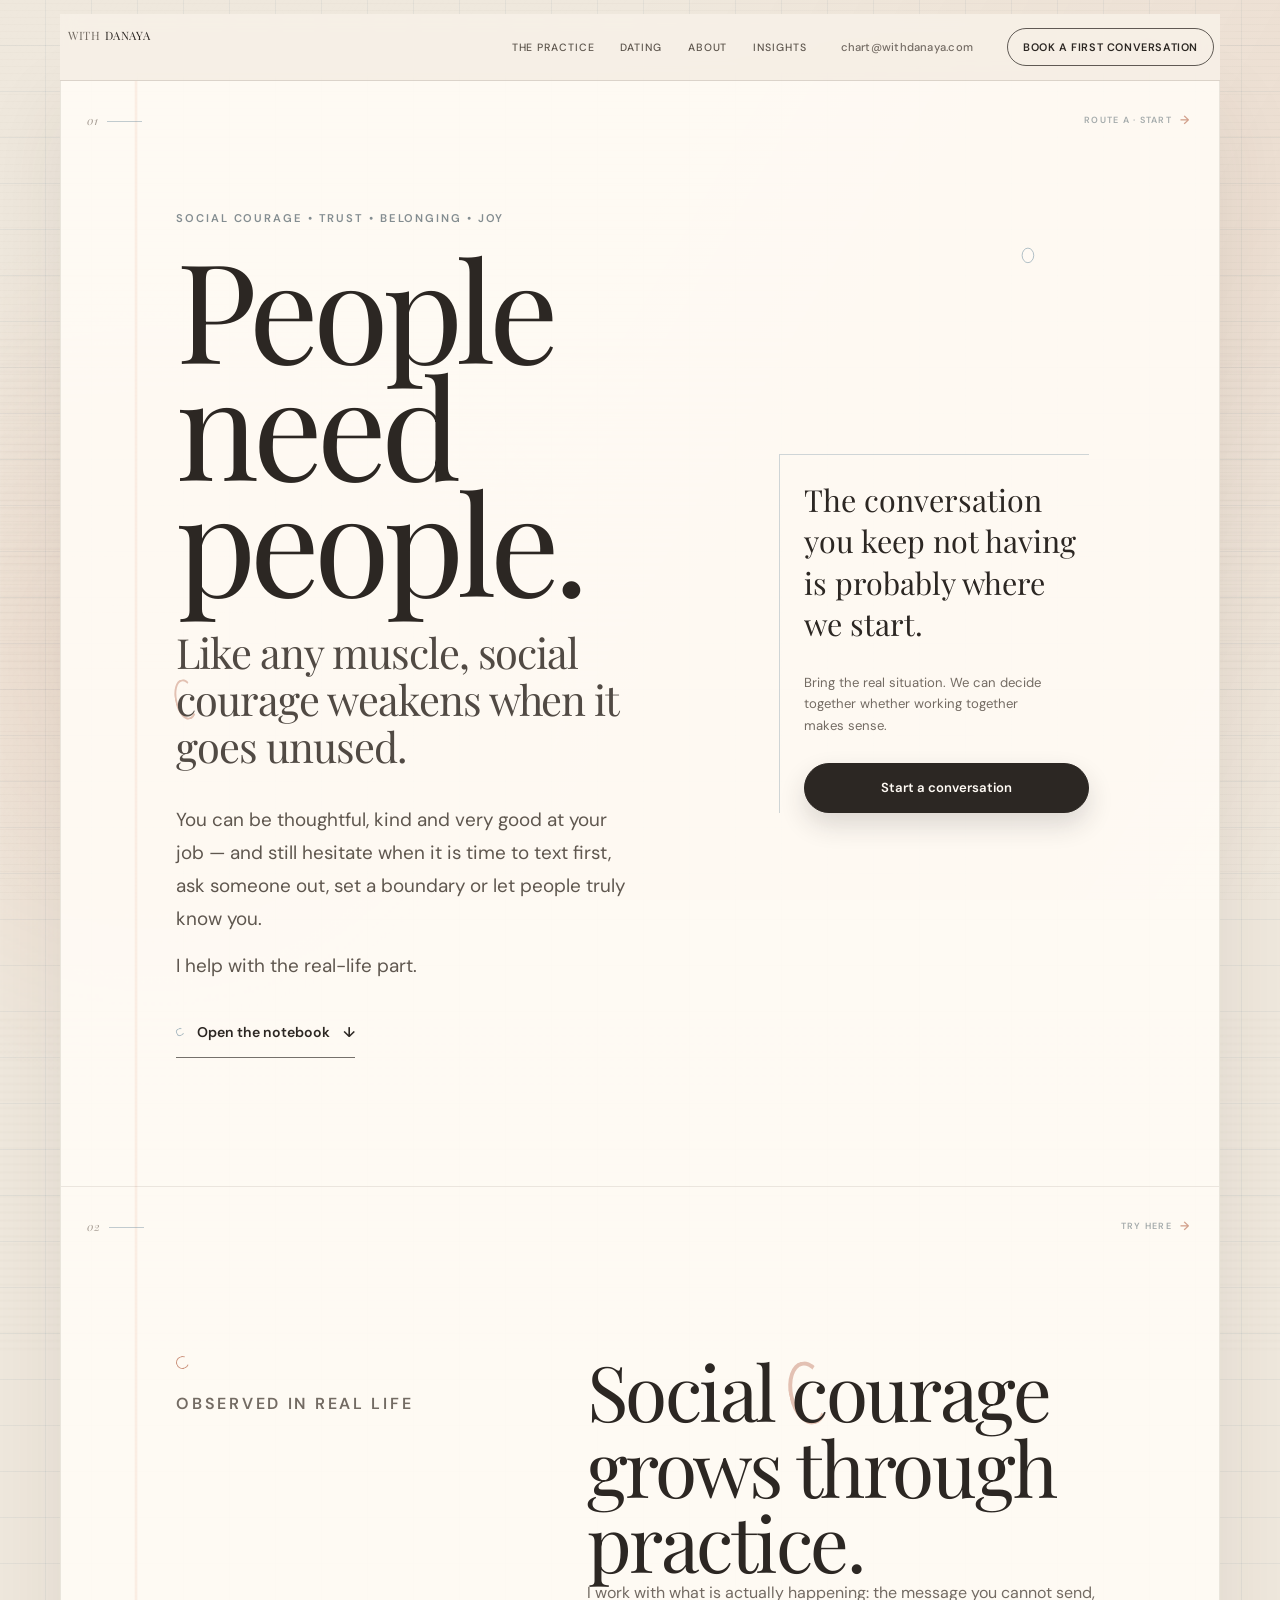
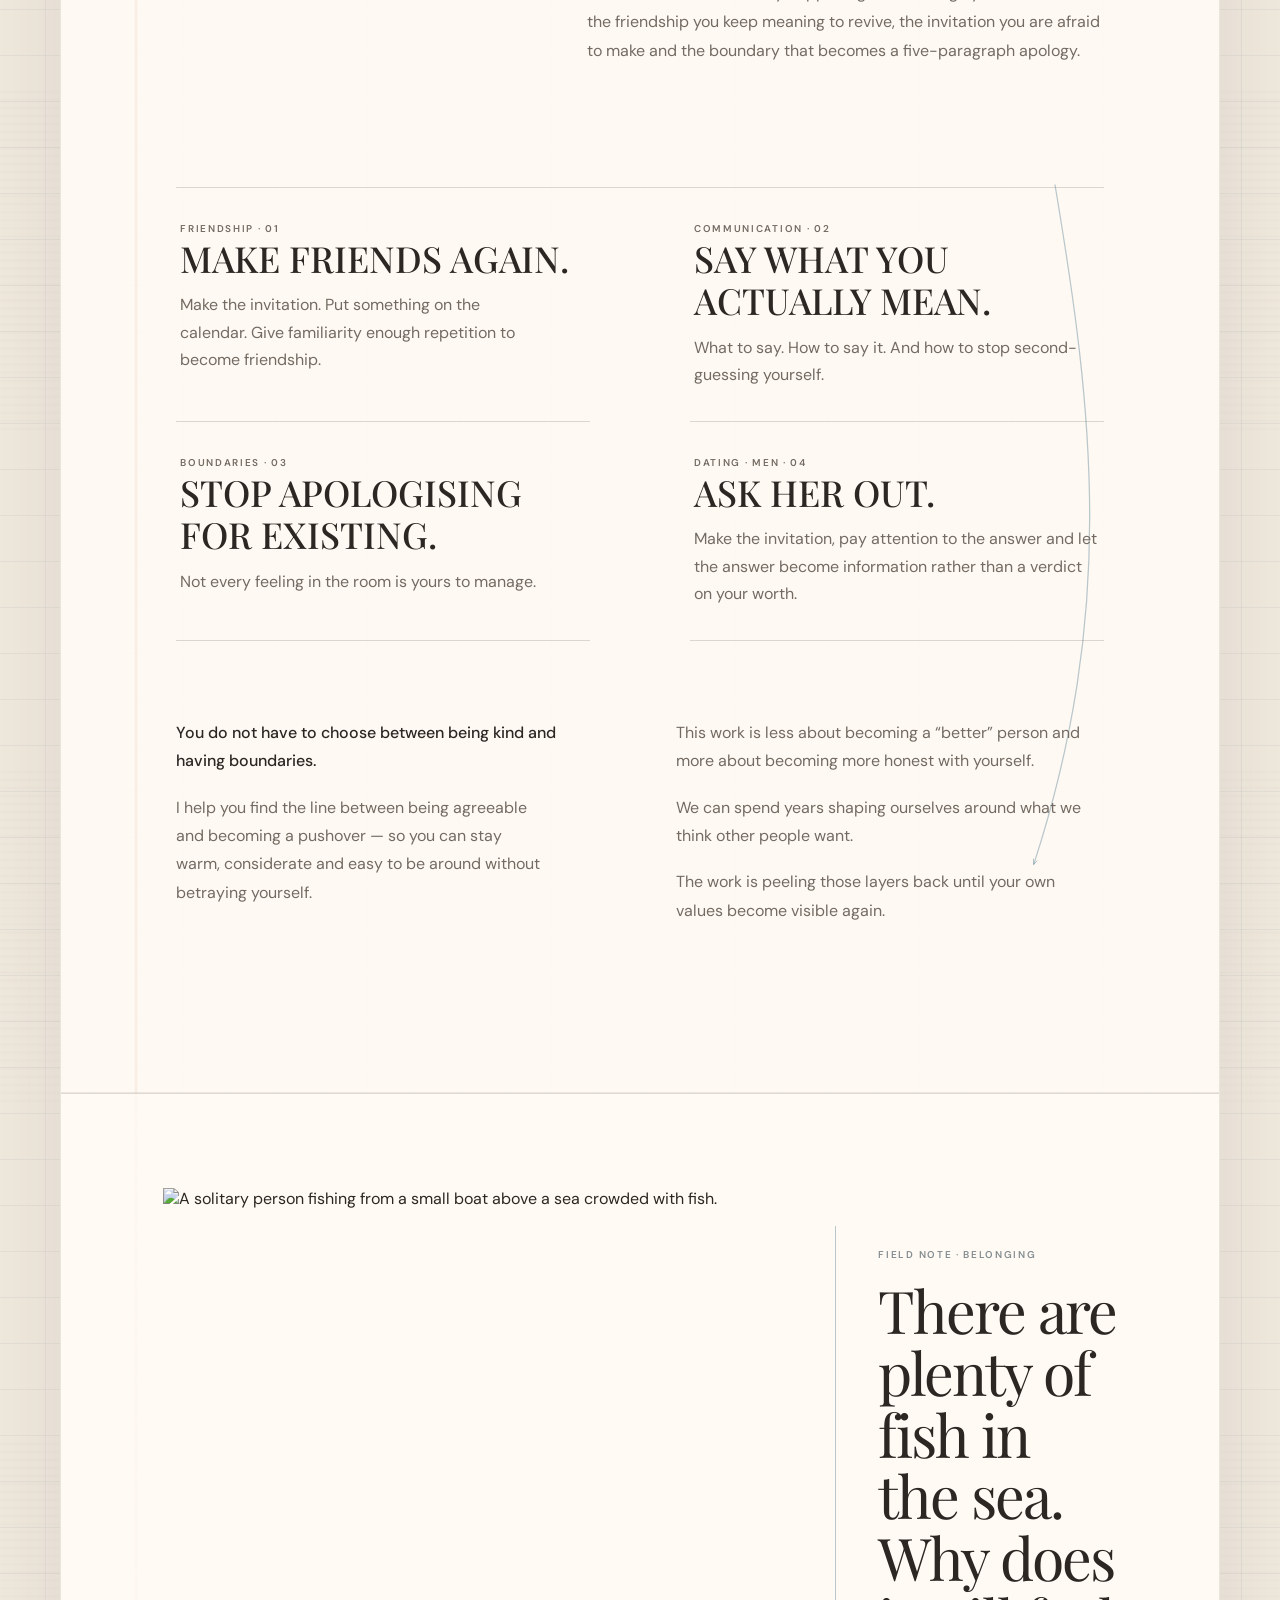
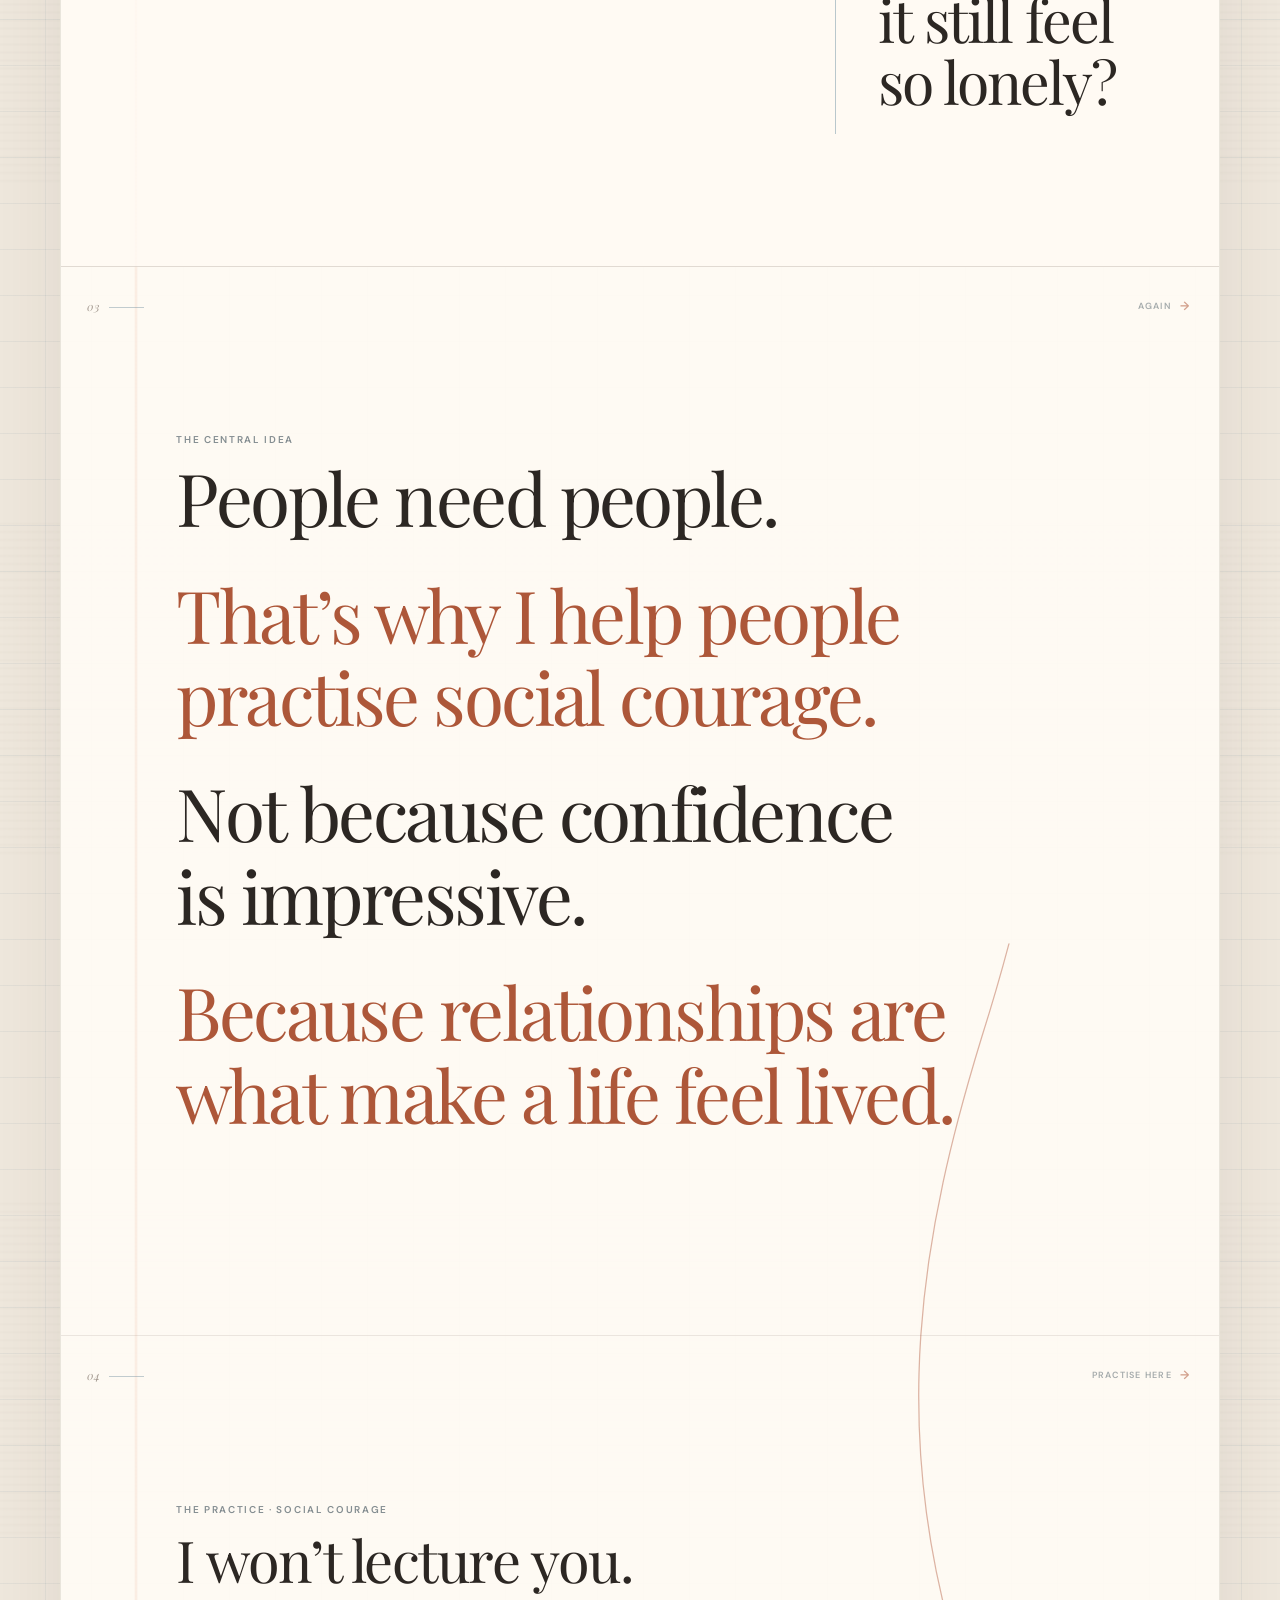
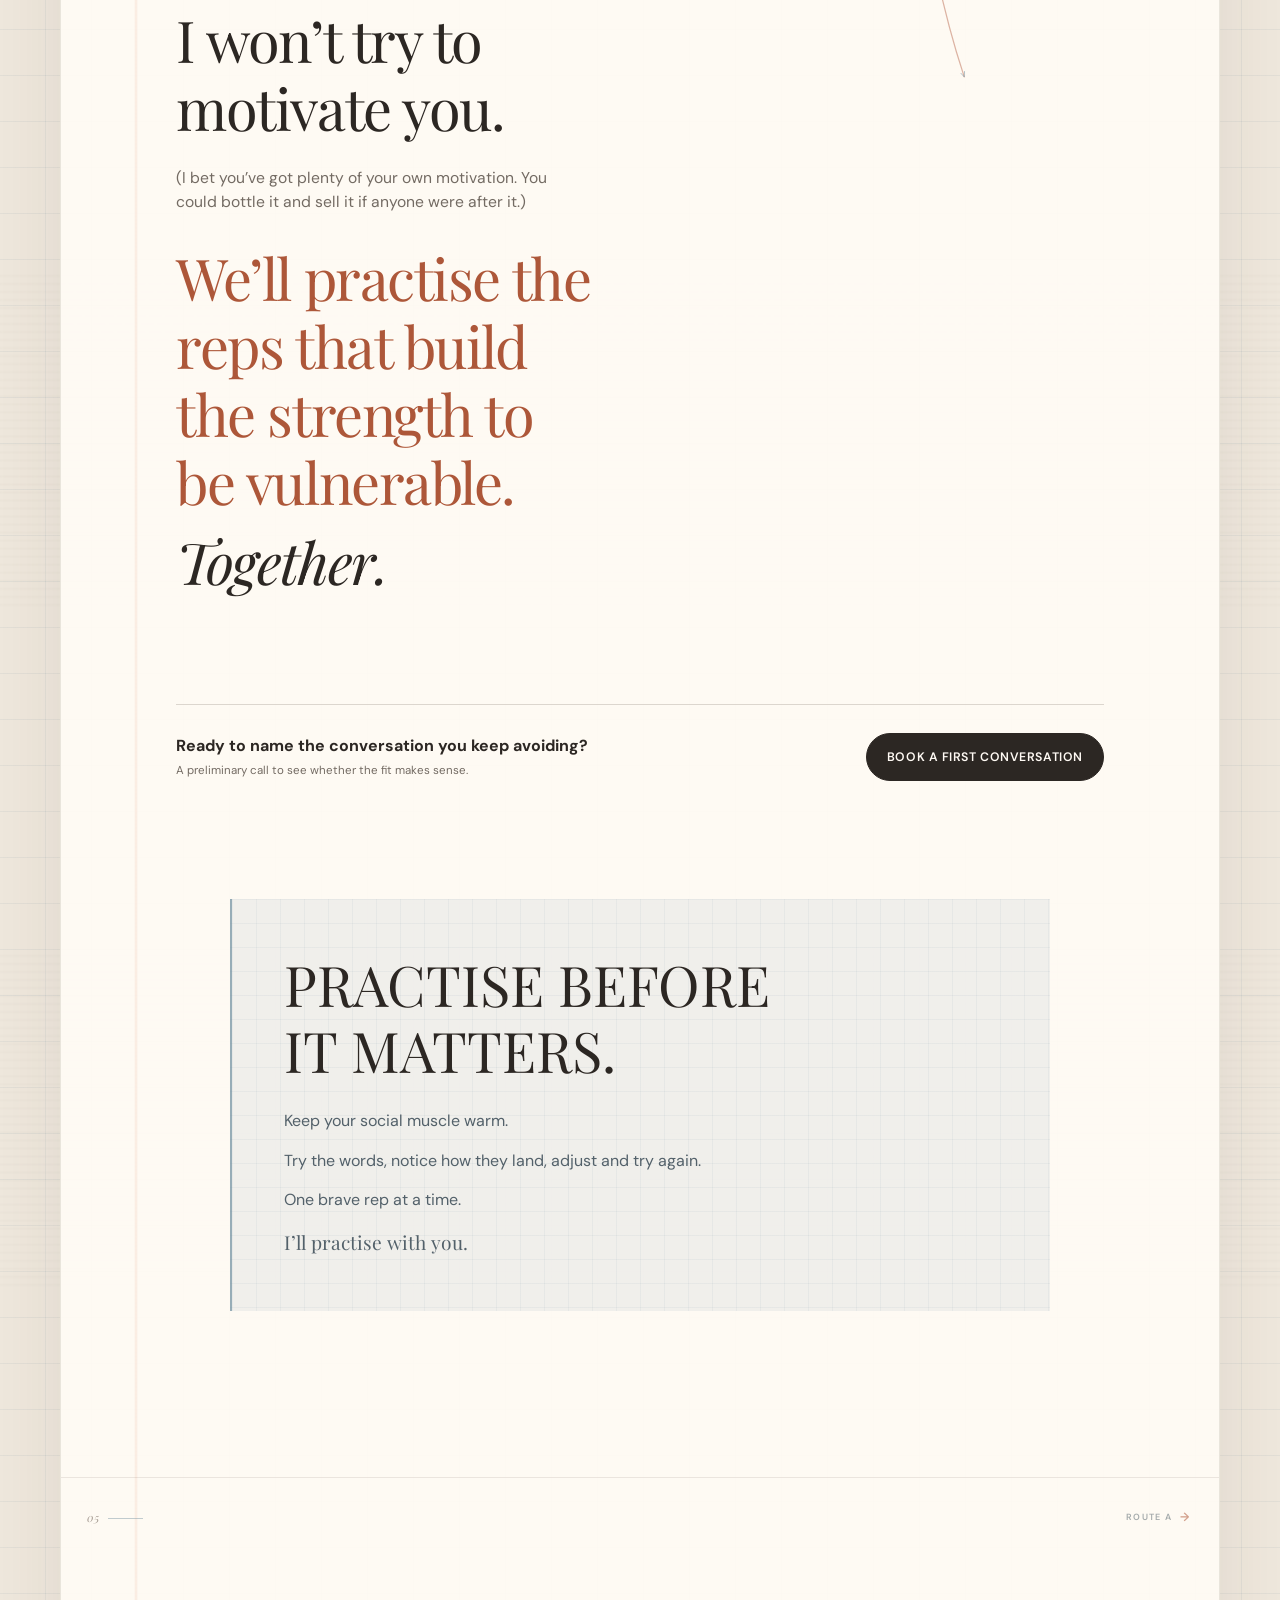
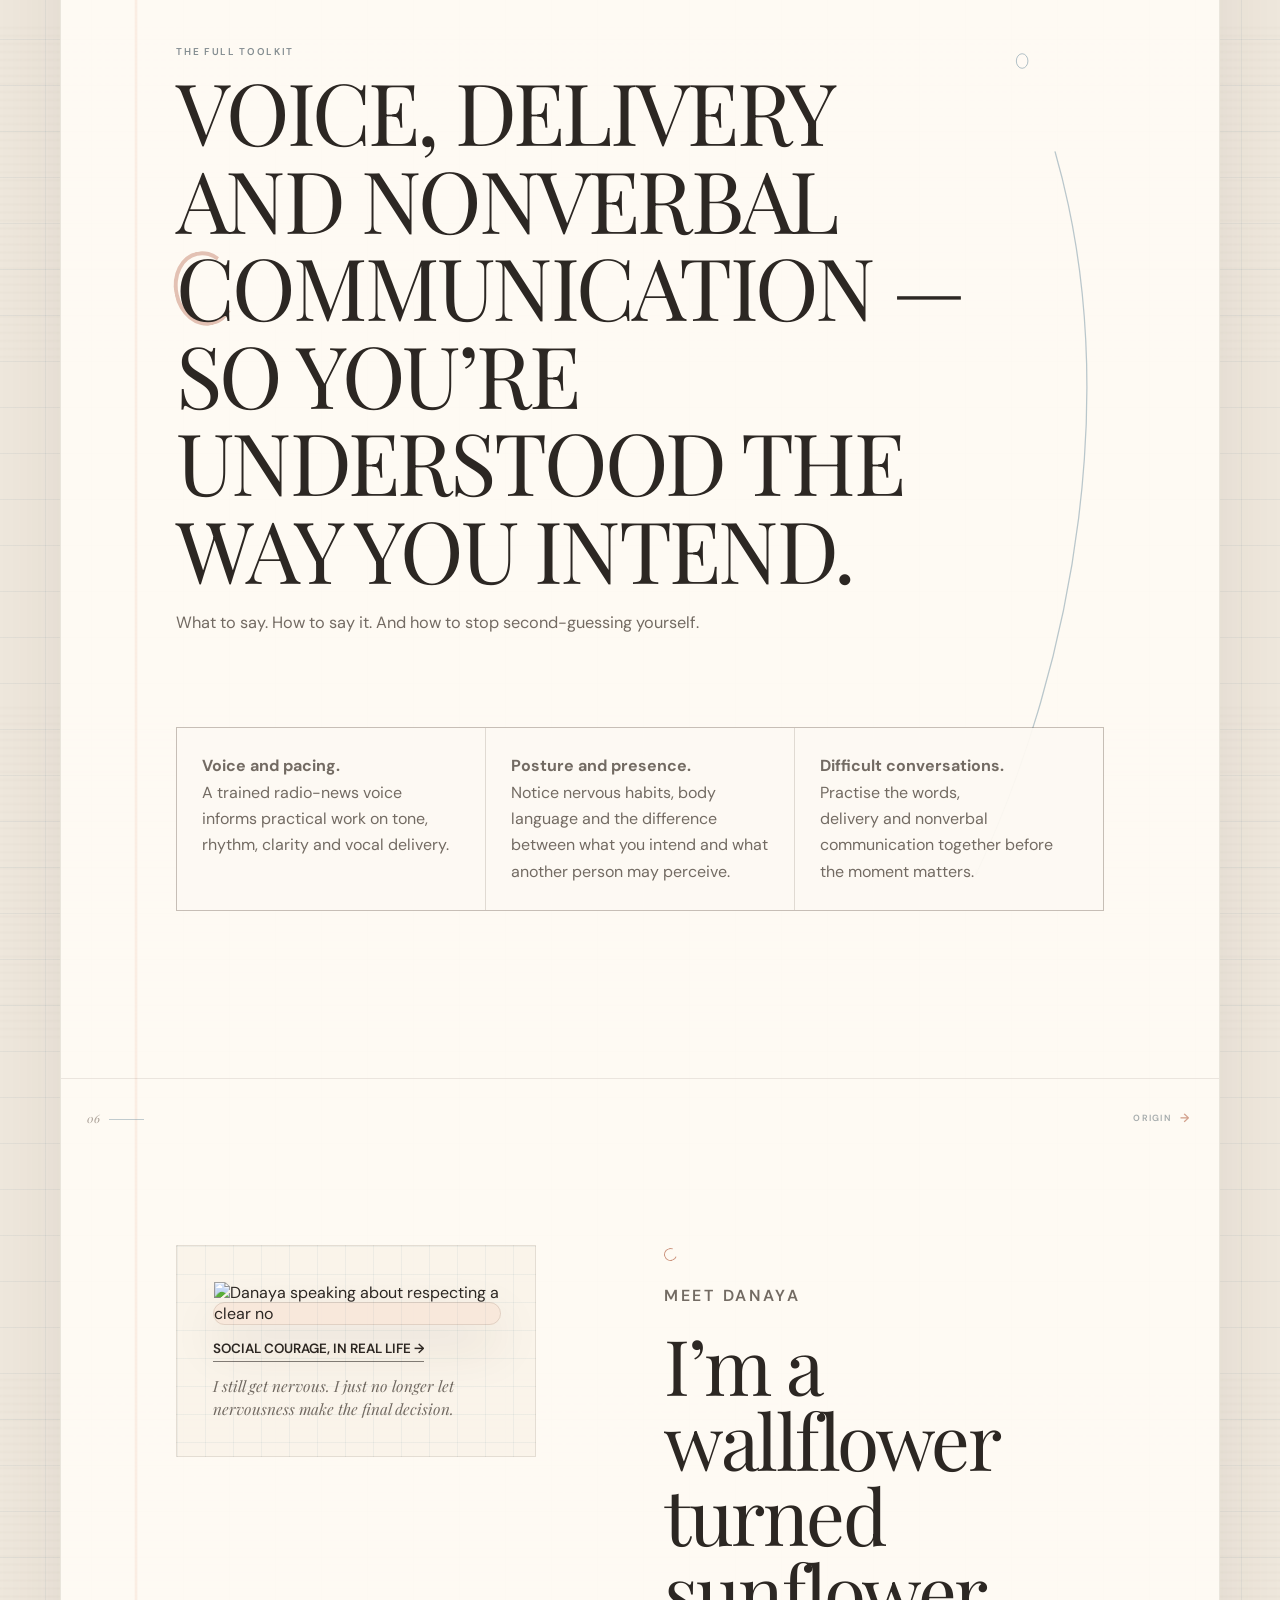
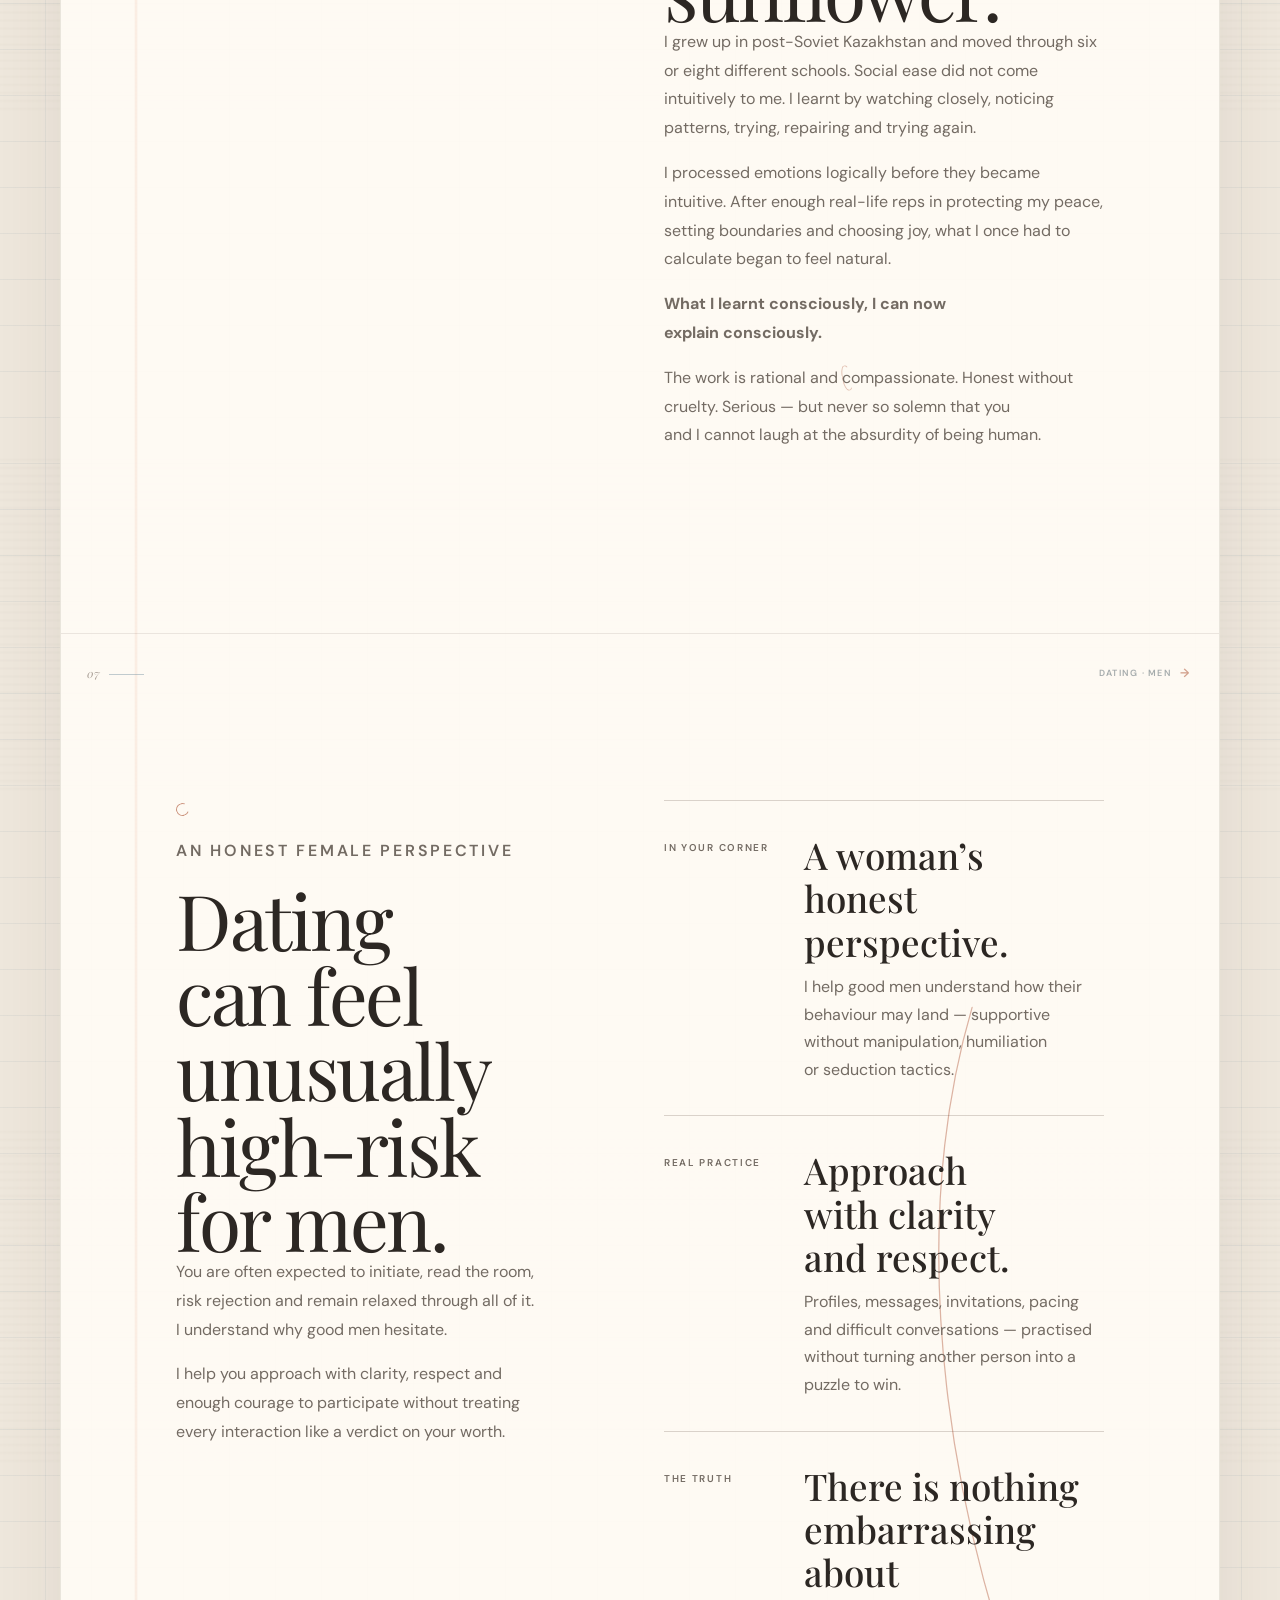
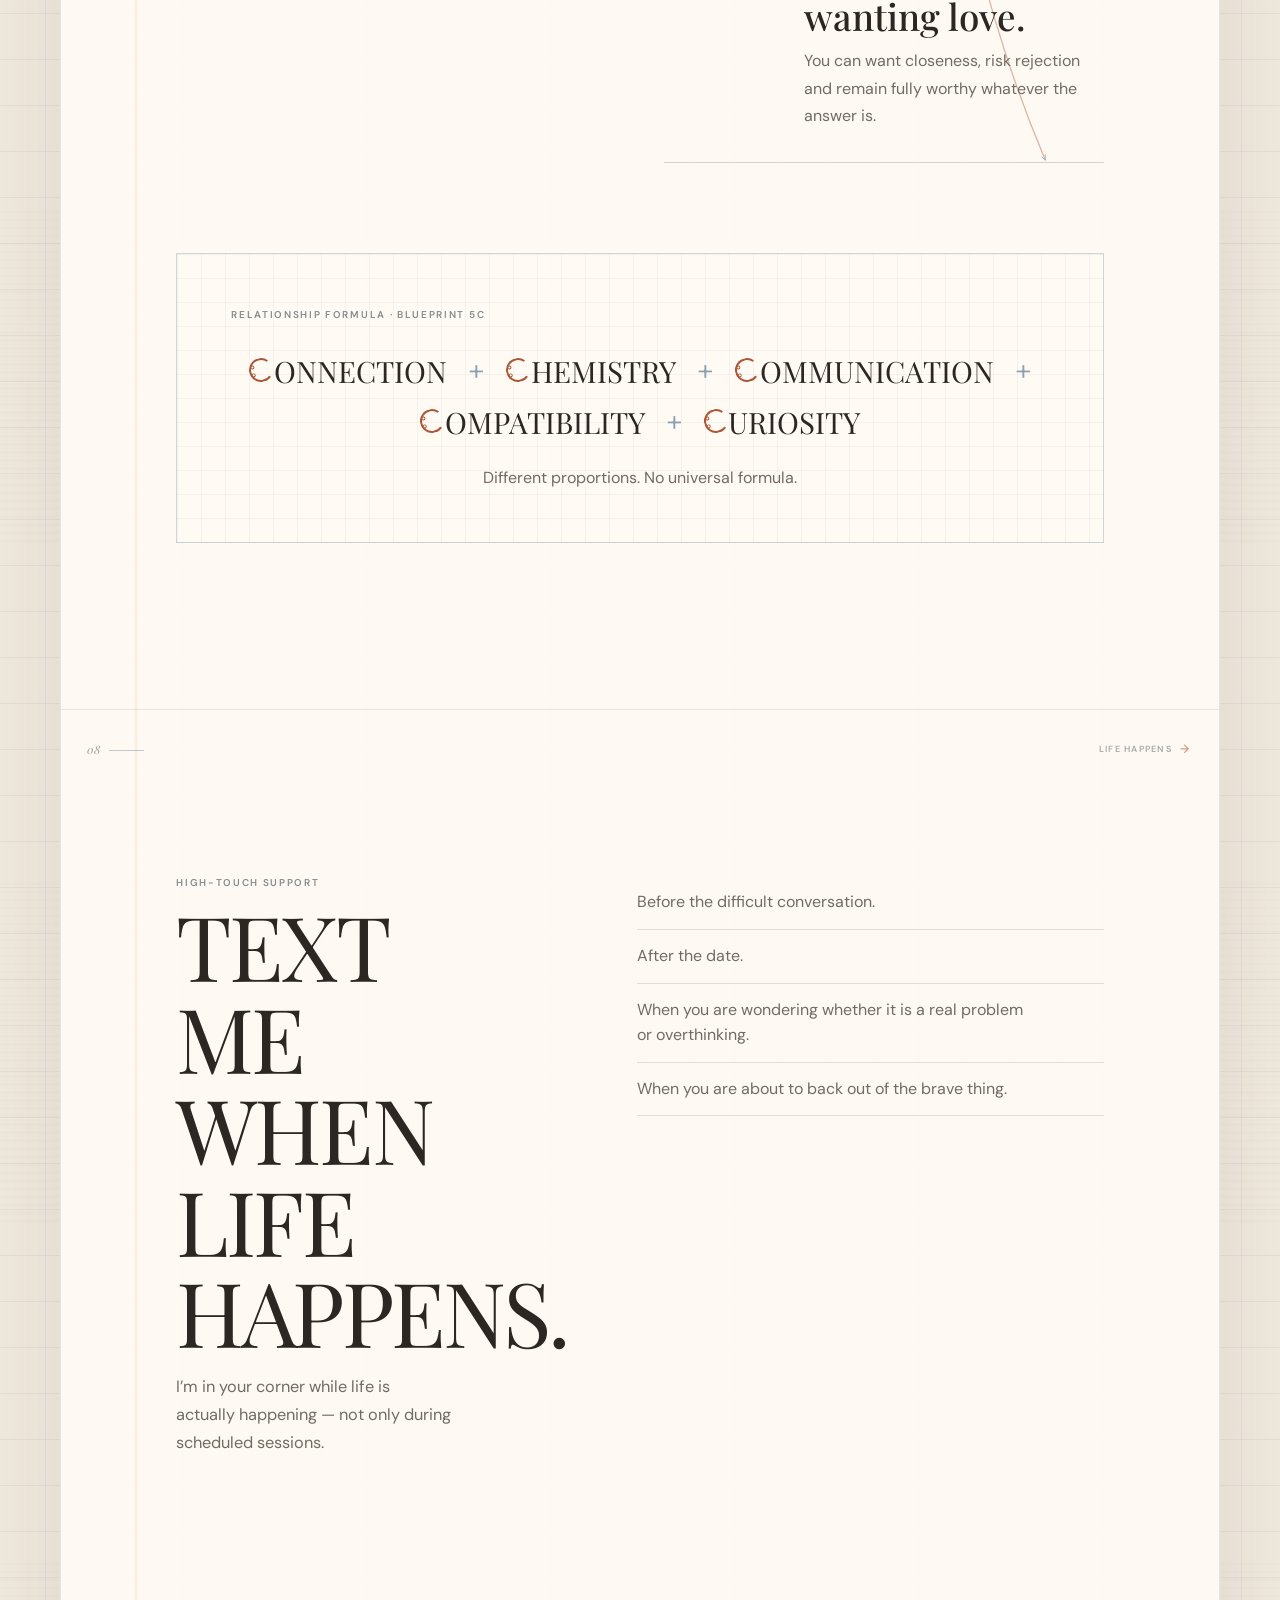
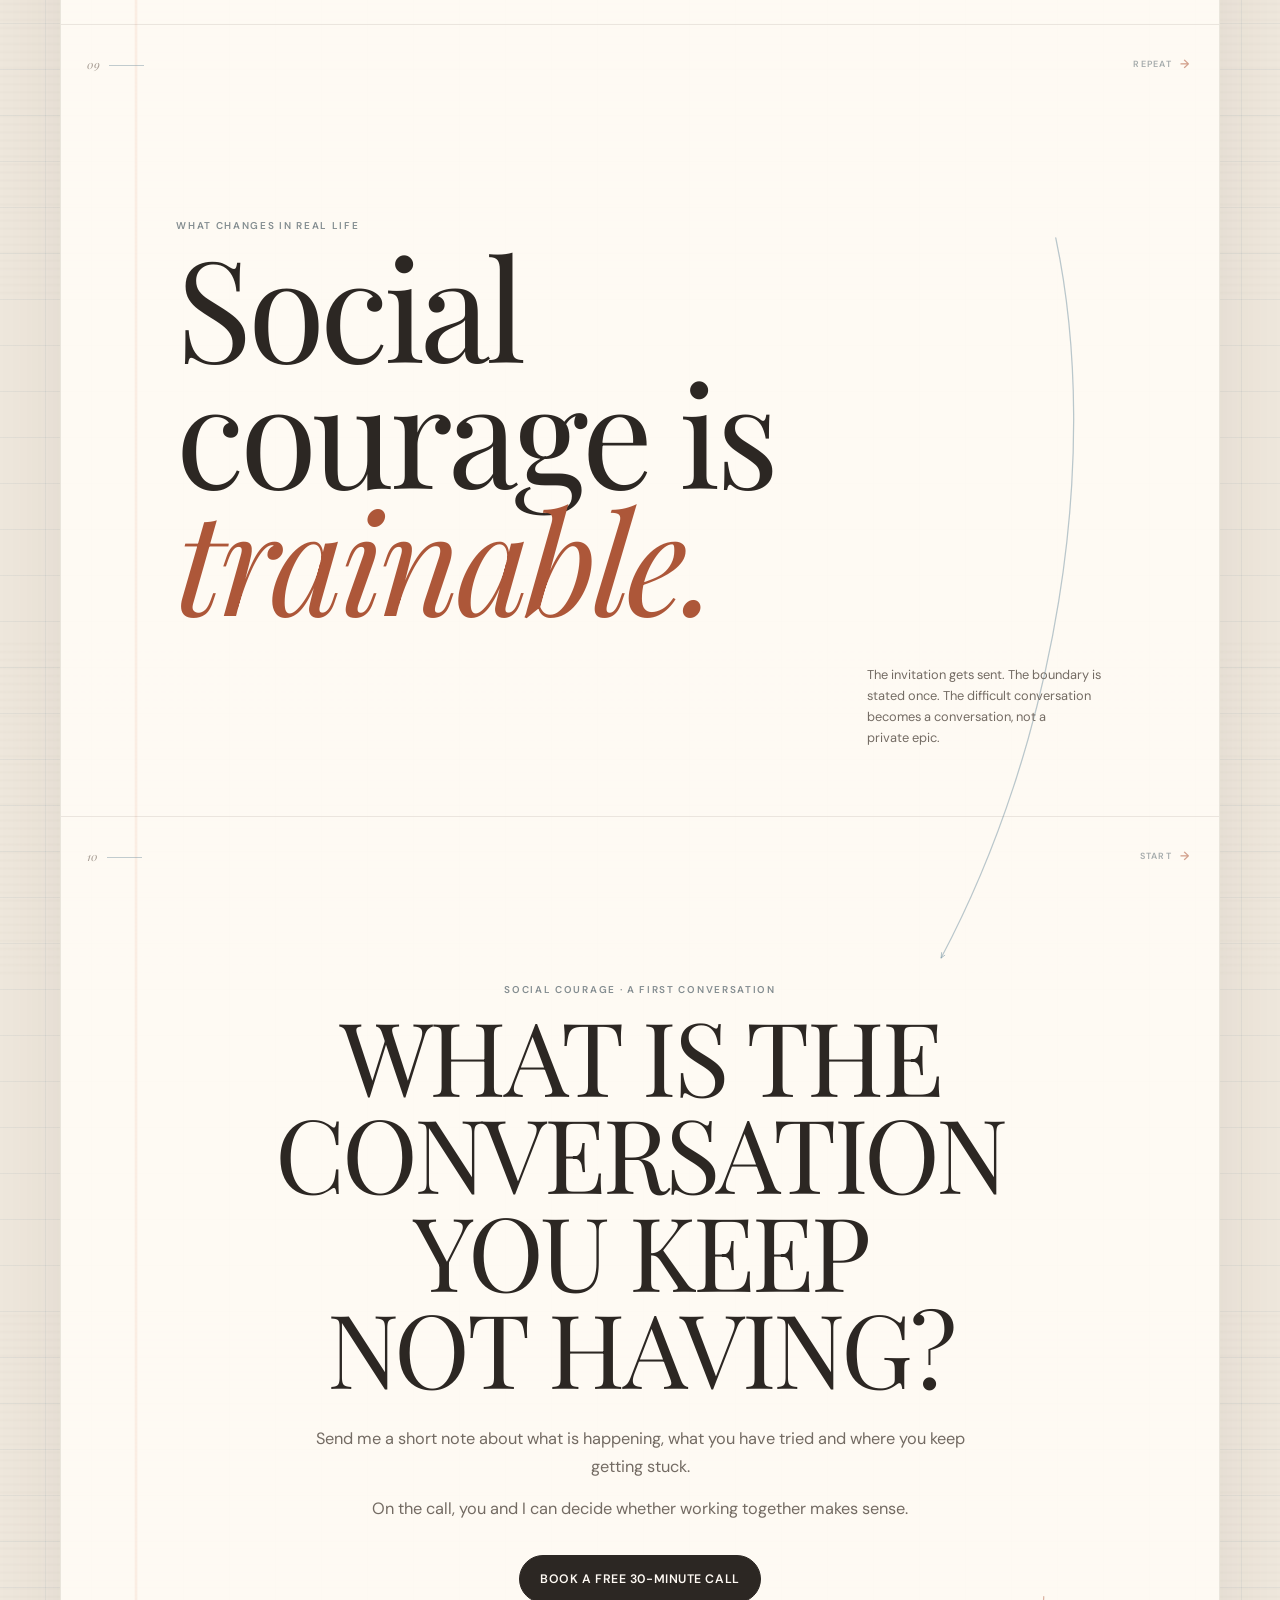
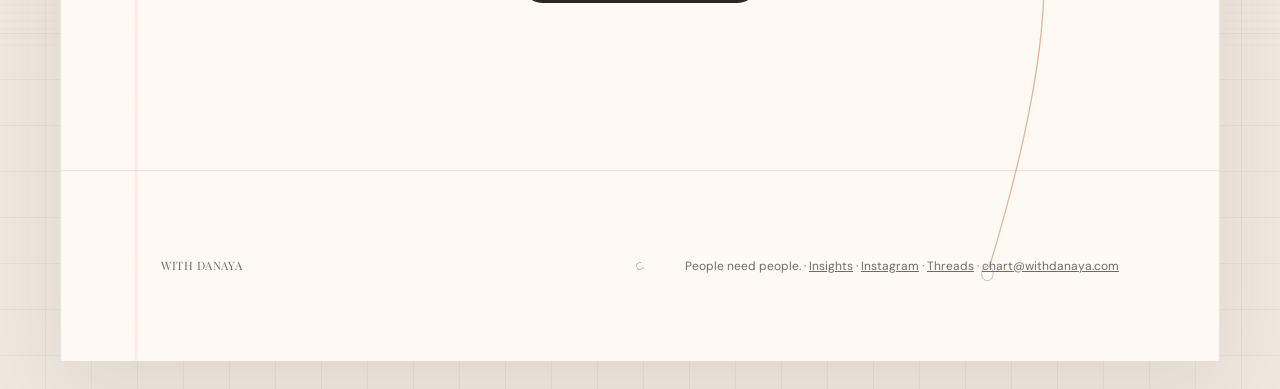
==== index.html @ 33559848 "Move fish interlude before social courage on mobile" ====
<!DOCTYPE html>
<html lang="en-GB">
<head>
  <meta charset="UTF-8" />
  <meta name="viewport" content="width=device-width, initial-scale=1.0" />
  <meta name="description" content="Practical social courage and relationship coaching with Danaya Yerzhanova—for thoughtful adults who want stronger friendships, clearer communication, dating confidence and real-life connection." />
  <meta name="author" content="Danaya Yerzhanova" />
  <meta name="robots" content="index, follow, max-image-preview:large, max-snippet:-1, max-video-preview:-1" />
  <meta name="build" content="with-danaya-v13" />
  <title>Social Courage &amp; Relationship Coaching | WITH DANAYA</title>
  <link rel="canonical" href="https://withdanaya.com/" />
  <link rel="alternate" hreflang="en" href="https://withdanaya.com/" />
  <meta property="og:type" content="website" />
  <meta property="og:locale" content="en_GB" />
  <meta property="og:site_name" content="WITH DANAYA" />
  <meta property="og:title" content="Social Courage &amp; Relationship Coaching | WITH DANAYA" />
  <meta property="og:description" content="Practical coaching for friendship, dating, boundaries, communication and the conversations you keep not having." />
  <meta property="og:url" content="https://withdanaya.com/" />
  <meta property="og:image" content="https://withdanaya.com/thumb-DVODnSIEo98.jpg" />
  <meta property="og:image:alt" content="Danaya Yerzhanova speaking about social courage" />
  <meta name="twitter:card" content="summary_large_image" />
  <meta name="twitter:title" content="Social Courage &amp; Relationship Coaching | WITH DANAYA" />
  <meta name="twitter:description" content="Practical coaching for friendship, dating, boundaries, communication and real-life connection." />
  <meta name="twitter:image" content="https://withdanaya.com/thumb-DVODnSIEo98.jpg" />
  <script>document.documentElement.classList.add('js');</script>
  <link rel="preconnect" href="https://fonts.googleapis.com" />
  <link rel="preconnect" href="https://fonts.gstatic.com" crossorigin />
  <link href="https://fonts.googleapis.com/css2?family=DM+Sans:opsz,wght@9..40,300;9..40,400;9..40,500;9..40,600&amp;family=Playfair+Display:ital,wght@0,400;0,500;1,400;1,500&amp;display=swap" rel="stylesheet" />
  <link rel="icon" href="data:image/svg+xml,%3Csvg xmlns='http://www.w3.org/2000/svg' viewBox='0 0 64 64'%3E%3Crect width='64' height='64' rx='18' fill='%232c2723'/%3E%3Cpath d='M17 18l8 30 7-20 7 20 8-30' fill='none' stroke='%23df815b' stroke-width='6' stroke-linecap='round' stroke-linejoin='round'/%3E%3C/svg%3E" />
  <script type="application/ld+json">
  {
    "@context": "https://schema.org",
    "@graph": [
      {
        "@type": "WebSite",
        "@id": "https://withdanaya.com/#website",
        "name": "WITH DANAYA",
        "url": "https://withdanaya.com/",
        "description": "Practical social courage and relationship coaching with Danaya Yerzhanova.",
        "inLanguage": "en"
      },
      {
        "@type": "Person",
        "@id": "https://withdanaya.com/#danaya",
        "name": "Danaya Yerzhanova",
        "url": "https://withdanaya.com/#about",
        "image": "https://withdanaya.com/thumb-DVODnSIEo98.jpg",
        "jobTitle": "Social courage and relationship coach",
        "sameAs": [
          "https://www.instagram.com/danaya_papaya/",
          "https://www.threads.com/@danaya_papaya"
        ],
        "knowsAbout": [
          "Social courage",
          "Relationship coaching",
          "Dating coaching for men",
          "Adult friendship",
          "Interpersonal communication",
          "Boundaries",
          "Nonverbal communication"
        ]
      },
      {
        "@type": "Organization",
        "@id": "https://withdanaya.com/#practice",
        "name": "WITH DANAYA",
        "url": "https://withdanaya.com/",
        "email": "chart@withdanaya.com",
        "founder": {"@id": "https://withdanaya.com/#danaya"},
        "sameAs": [
          "https://www.instagram.com/danaya_papaya/",
          "https://www.threads.com/@danaya_papaya"
        ],
        "makesOffer": {
          "@type": "Offer",
          "itemOffered": {
            "@type": "Service",
            "name": "Social courage and relationship coaching",
            "description": "Practical rehearsal and honest feedback for friendship, dating, boundaries, communication and real-life connection.",
            "provider": {"@id": "https://withdanaya.com/#danaya"},
            "areaServed": "Worldwide",
            "availableChannel": {
              "@type": "ServiceChannel",
              "serviceUrl": "https://app.lifecoachhub.com/book/danaya-yerzhanova"
            }
          }
        }
      },
      {
        "@type": "WebPage",
        "@id": "https://withdanaya.com/#webpage",
        "url": "https://withdanaya.com/",
        "name": "Social Courage & Relationship Coaching | WITH DANAYA",
        "isPartOf": {"@id": "https://withdanaya.com/#website"},
        "about": {"@id": "https://withdanaya.com/#practice"},
        "mainEntity": {"@id": "https://withdanaya.com/#danaya"},
        "inLanguage": "en"
      }
    ]
  }
  </script>
  <style>
    :root {
      --paper: #f5ecdf;
      --cream: #fffaf1;
      --cream-solid: #fffaf4;
      --ink: #2c2723;
      --muted: #736b63;
      --papaya: #df815b;
      --papaya-dark: #ad5739;
      --moss: #68745d;
      --blue: #7593a3;
      --blue-faint: rgba(117, 147, 163, 0.14);
      --border: rgba(69, 54, 42, 0.13);
      --shadow: 0 24px 70px rgba(70, 48, 31, 0.1), 0 3px 10px rgba(70, 48, 31, 0.04);
      --serif: "Playfair Display", Georgia, serif;
      --sans: "DM Sans", system-ui, sans-serif;
    }

    * { box-sizing: border-box; }

    html {
      scroll-behavior: smooth;
      overflow-x: hidden;
    }

    body {
      margin: 0;
      min-height: 100vh;
      max-width: 100vw;
      overflow-x: hidden;
      color: var(--ink);
      font-family: var(--sans);
      background:
        radial-gradient(circle at 9% 7%, rgba(223, 129, 91, 0.17), transparent 25rem),
        radial-gradient(circle at 93% 2%, rgba(104, 116, 93, 0.12), transparent 24rem),
        linear-gradient(var(--blue-faint) 1px, transparent 1px),
        linear-gradient(90deg, var(--blue-faint) 1px, transparent 1px),
        var(--paper);
      background-size: auto, auto, 42px 42px, 42px 42px, auto;
      background-position: center, center, -1px -1px, -1px -1px, center;
      background-attachment: fixed;
    }

    body::before {
      content: "";
      position: fixed;
      inset: 0;
      z-index: -1;
      pointer-events: none;
      background:
        linear-gradient(120deg, rgba(255, 255, 255, 0.42), transparent 35%, rgba(223, 129, 91, 0.07) 77%, transparent),
        repeating-linear-gradient(0deg, rgba(73, 56, 43, 0.022) 0 1px, transparent 1px 7px);
      mix-blend-mode: multiply;
    }

    a { color: inherit; }
    button, input, textarea { font: inherit; }

    a:focus-visible,
    button:focus-visible {
      outline: 3px solid rgba(117, 147, 163, 0.72);
      outline-offset: 4px;
    }

    .shell {
      width: min(1120px, calc(100% - 32px));
      margin: 0 auto;
    }

    .site-nav {
      position: sticky;
      top: 12px;
      z-index: 20;
      display: flex;
      align-items: center;
      justify-content: space-between;
      gap: 24px;
      width: min(1080px, calc(100% - 32px));
      margin: 14px auto 20px;
      padding: 12px 14px 12px 18px;
      border: 1px solid rgba(69, 54, 42, 0.11);
      border-radius: 999px;
      background: rgba(255, 250, 244, 0.88);
      box-shadow: 0 9px 30px rgba(61, 43, 29, 0.08);
      backdrop-filter: blur(16px);
    }

    .brand {
      display: inline-flex;
      align-items: baseline;
      gap: 8px;
      text-decoration: none;
      white-space: nowrap;
    }

    .brand-with {
      font-family: var(--serif);
      color: var(--muted);
      font-size: 1.1rem;
      font-weight: 400;
      font-style: normal;
      letter-spacing: 0.04em;
    }

    .brand-name {
      font-family: var(--serif);
      font-size: 1.1rem;
      font-weight: 400;
      font-style: normal;
      letter-spacing: 0.04em;
    }

    .nav-links {
      display: flex;
      align-items: center;
      gap: 22px;
      margin-left: auto;
    }

    .nav-links a {
      color: #5d554d;
      font-size: 0.82rem;
      font-weight: 500;
      text-decoration: none;
    }

    .nav-links a:hover { color: var(--papaya-dark); }

    .nav-cta,
    .button-primary,
    .button-secondary {
      display: inline-flex;
      align-items: center;
      justify-content: center;
      gap: 9px;
      min-height: 46px;
      border-radius: 999px;
      font-size: 0.88rem;
      font-weight: 600;
      text-decoration: none;
      transition: transform 180ms ease, box-shadow 180ms ease, background 180ms ease;
    }

    .nav-cta {
      min-height: 38px;
      padding: 0 17px;
      color: var(--cream);
      background: var(--ink);
    }

    .button-primary {
      padding: 0 22px;
      color: var(--cream);
      background: var(--ink);
      box-shadow: 0 14px 30px rgba(47, 41, 36, 0.18);
    }

    .button-primary:hover,
    .nav-cta:hover {
      transform: translateY(-1px);
      background: #181512;
    }

    .button-secondary {
      padding: 0 22px;
      border: 1px solid rgba(47, 41, 36, 0.17);
      background: rgba(255, 250, 244, 0.72);
    }

    .button-secondary:hover {
      transform: translateY(-1px);
      border-color: rgba(173, 87, 57, 0.38);
      background: var(--cream-solid);
    }

    .card {
      position: relative;
      border: 1px solid var(--border);
      border-radius: 26px;
      background: rgba(255, 250, 244, 0.93);
      box-shadow: var(--shadow);
      backdrop-filter: blur(10px);
    }

    .blueprint::before,
    .blueprint::after {
      content: "";
      position: absolute;
      width: 44px;
      height: 44px;
      opacity: 0.56;
      pointer-events: none;
    }

    .blueprint::before {
      top: 18px;
      left: 18px;
      border-top: 1px solid rgba(117, 147, 163, 0.35);
      border-left: 1px solid rgba(117, 147, 163, 0.35);
    }

    .blueprint::after {
      right: 18px;
      bottom: 18px;
      border-right: 1px solid rgba(117, 147, 163, 0.35);
      border-bottom: 1px solid rgba(117, 147, 163, 0.35);
    }

    .hero {
      overflow: hidden;
      padding: clamp(54px, 8vw, 94px) clamp(24px, 6vw, 76px) 38px;
    }

    .hero-grid {
      display: grid;
      grid-template-columns: minmax(0, 1.25fr) minmax(220px, 0.75fr);
      gap: clamp(36px, 7vw, 90px);
      align-items: end;
    }

    .eyebrow {
      margin: 0 0 18px;
      color: var(--papaya-dark);
      font-size: 0.69rem;
      font-weight: 600;
      letter-spacing: 0.15em;
      text-transform: uppercase;
    }

    h1, h2, h3, p { margin-top: 0; }

    h1 {
      max-width: 730px;
      margin-bottom: 25px;
      font-family: var(--serif);
      font-size: clamp(3.55rem, 8.7vw, 7.8rem);
      font-weight: 400;
      line-height: 0.89;
      letter-spacing: -0.045em;
    }

    h1 em {
      display: block;
      color: var(--papaya-dark);
      font-weight: 400;
    }

    .hero-lead {
      max-width: 670px;
      margin-bottom: 0;
      color: #5f574f;
      font-size: clamp(1.05rem, 1.8vw, 1.24rem);
      line-height: 1.65;
    }

    .hero-actions {
      display: flex;
      flex-wrap: wrap;
      gap: 11px;
      margin-top: 30px;
    }

    .with-note {
      align-self: stretch;
      display: flex;
      flex-direction: column;
      justify-content: space-between;
      min-height: 285px;
      padding: 23px;
      border: 1px solid rgba(69, 54, 42, 0.11);
      border-radius: 19px;
      background: rgba(255, 255, 255, 0.61);
    }

    .with-mark {
      display: inline-flex;
      align-items: center;
      gap: 11px;
      color: var(--blue);
      font-size: 0.7rem;
      font-weight: 600;
      letter-spacing: 0.16em;
      text-transform: uppercase;
    }

    .with-mark::before {
      content: "";
      width: 30px;
      height: 1px;
      background: currentColor;
    }

    .with-note blockquote {
      margin: 35px 0 18px;
      font-family: var(--serif);
      font-size: clamp(1.45rem, 3vw, 2rem);
      font-style: italic;
      line-height: 1.2;
    }

    .with-note p {
      margin: 0;
      color: var(--muted);
      font-size: 0.88rem;
      line-height: 1.6;
    }

    .action-strip {
      display: flex;
      gap: 9px;
      overflow: hidden;
      margin: 16px -10px 0;
      padding: 10px;
      mask-image: linear-gradient(90deg, transparent, black 5%, black 95%, transparent);
    }

    .action-strip span {
      flex: 0 0 auto;
      padding: 9px 13px;
      border: 1px solid var(--border);
      border-radius: 999px;
      color: #5e554d;
      background: rgba(255, 250, 244, 0.68);
      font-family: var(--serif);
      font-size: 0.98rem;
      font-style: italic;
    }

    .section {
      margin-top: 18px;
      padding: clamp(42px, 7vw, 74px) clamp(24px, 5vw, 60px);
    }

    .section-heading {
      max-width: 760px;
      margin-bottom: 36px;
    }

    h2 {
      margin-bottom: 17px;
      font-family: var(--serif);
      font-size: clamp(2.35rem, 5.3vw, 4.5rem);
      font-weight: 400;
      line-height: 1.02;
      letter-spacing: -0.032em;
    }

    h3 {
      margin-bottom: 10px;
      font-family: var(--serif);
      font-size: 1.48rem;
      font-weight: 500;
      line-height: 1.18;
    }

    .section-copy {
      max-width: 680px;
      margin-bottom: 0;
      color: var(--muted);
      font-size: 1.02rem;
      line-height: 1.72;
    }

    .manifesto {
      display: grid;
      grid-template-columns: minmax(0, 0.85fr) minmax(0, 1.15fr);
      gap: clamp(34px, 7vw, 88px);
      align-items: center;
    }

    .manifesto-statement {
      padding: clamp(28px, 4vw, 46px);
      border-radius: 20px;
      color: var(--cream);
      background: var(--ink);
    }

    .manifesto-statement .eyebrow { color: #ef9e7e; }

    .manifesto-statement h2 {
      margin-bottom: 0;
      font-family: var(--serif);
      font-size: clamp(2rem, 4.5vw, 3.8rem);
      font-weight: 400;
      line-height: 1.04;
      letter-spacing: -0.025em;
    }

    .manifesto-copy p {
      color: var(--muted);
      font-size: 1.02rem;
      line-height: 1.75;
    }

    .manifesto-copy p:last-child { margin-bottom: 0; }

    .three-grid {
      display: grid;
      grid-template-columns: repeat(3, minmax(0, 1fr));
      gap: 14px;
    }

    .mini-card {
      min-height: 100%;
      padding: 24px;
      border: 1px solid var(--border);
      border-radius: 19px;
      background: rgba(255, 255, 255, 0.58);
    }

    .mini-card .number {
      display: inline-flex;
      align-items: center;
      justify-content: center;
      width: 34px;
      height: 34px;
      margin-bottom: 26px;
      border: 1px solid rgba(173, 87, 57, 0.22);
      border-radius: 50%;
      color: var(--papaya-dark);
      background: rgba(223, 129, 91, 0.11);
      font-size: 0.72rem;
      font-weight: 600;
    }

    .mini-card p,
    .mini-card li {
      color: var(--muted);
      font-size: 0.91rem;
      line-height: 1.65;
    }

    .mini-card p:last-child { margin-bottom: 0; }

    .work-list {
      display: grid;
      grid-template-columns: repeat(2, minmax(0, 1fr));
      gap: 0 28px;
      margin-top: 8px;
      border-top: 1px solid var(--border);
    }

    .work-item {
      display: grid;
      grid-template-columns: 30px 1fr;
      gap: 14px;
      padding: 20px 0;
      border-bottom: 1px solid var(--border);
    }

    .work-item span {
      color: var(--papaya-dark);
      font-family: var(--serif);
      font-size: 1.12rem;
      font-style: italic;
    }

    .work-item p {
      margin: 0;
      color: #5e554d;
      line-height: 1.55;
    }

    .practice {
      display: grid;
      grid-template-columns: minmax(0, 0.95fr) minmax(0, 1.05fr);
      gap: clamp(34px, 7vw, 82px);
    }

    .steps {
      display: grid;
      gap: 12px;
    }

    .step {
      display: grid;
      grid-template-columns: 42px 1fr;
      gap: 16px;
      align-items: start;
      padding: 18px;
      border: 1px solid var(--border);
      border-radius: 17px;
      background: rgba(255, 255, 255, 0.57);
    }

    .step-num {
      display: inline-flex;
      align-items: center;
      justify-content: center;
      width: 42px;
      height: 42px;
      border-radius: 50%;
      color: var(--cream);
      background: var(--moss);
      font-size: 0.74rem;
      font-weight: 600;
    }

    .step h3 {
      margin: 1px 0 5px;
      font-size: 1.2rem;
    }

    .step p {
      margin: 0;
      color: var(--muted);
      font-size: 0.89rem;
      line-height: 1.55;
    }

    .offers {
      display: grid;
      grid-template-columns: repeat(2, minmax(0, 1fr));
      gap: 16px;
    }

    .offer {
      display: flex;
      flex-direction: column;
      min-height: 100%;
      padding: clamp(27px, 4vw, 38px);
      border: 1px solid var(--border);
      border-radius: 21px;
      background: rgba(255, 255, 255, 0.61);
    }

    .offer.featured {
      color: var(--cream);
      background: var(--ink);
      box-shadow: 0 22px 54px rgba(43, 35, 29, 0.17);
    }

    .offer .eyebrow { margin-bottom: 27px; }
    .offer.featured .eyebrow { color: #ee9c7b; }

    .offer h3 {
      font-size: clamp(1.8rem, 3.4vw, 2.7rem);
    }

    .offer > p {
      color: var(--muted);
      line-height: 1.7;
    }

    .offer.featured > p,
    .offer.featured li { color: #d9d0c8; }

    .offer ul {
      margin: 22px 0 28px;
      padding: 0;
      list-style: none;
    }

    .offer li {
      position: relative;
      margin: 11px 0;
      padding-left: 21px;
      color: var(--muted);
      font-size: 0.91rem;
      line-height: 1.55;
    }

    .offer li::before {
      content: "→";
      position: absolute;
      left: 0;
      color: var(--papaya);
    }

    .offer .text-link {
      width: fit-content;
      margin-top: auto;
      padding-bottom: 3px;
      border-bottom: 1px solid currentColor;
      font-size: 0.9rem;
      font-weight: 600;
      text-decoration: none;
    }

    .about {
      display: grid;
      grid-template-columns: minmax(0, 0.85fr) minmax(0, 1.15fr);
      gap: clamp(34px, 7vw, 88px);
      align-items: start;
    }

    .aside-quote {
      padding: clamp(28px, 4vw, 42px);
      border: 1px solid rgba(223, 129, 91, 0.2);
      border-radius: 20px;
      background: rgba(223, 129, 91, 0.1);
    }

    .aside-quote p:first-child {
      margin-bottom: 20px;
      font-family: var(--serif);
      font-size: clamp(1.75rem, 4vw, 3rem);
      font-style: italic;
      line-height: 1.1;
    }

    .aside-quote p:last-child {
      margin: 0;
      color: var(--muted);
      line-height: 1.65;
    }

    .fit-grid {
      display: grid;
      grid-template-columns: repeat(2, minmax(0, 1fr));
      gap: 14px;
    }

    .fit-card {
      padding: 24px;
      border: 1px solid var(--border);
      border-radius: 18px;
      background: rgba(255, 255, 255, 0.57);
    }

    .fit-card h3 { font-size: 1.3rem; }

    .fit-card ul {
      margin: 18px 0 0;
      padding: 0;
      list-style: none;
    }

    .fit-card li {
      position: relative;
      margin: 12px 0;
      padding-left: 21px;
      color: var(--muted);
      font-size: 0.9rem;
      line-height: 1.55;
    }

    .fit-card li::before {
      content: "•";
      position: absolute;
      left: 3px;
      color: var(--papaya-dark);
    }

    .contact {
      overflow: hidden;
      text-align: center;
    }

    .contact h2 {
      max-width: 800px;
      margin-right: auto;
      margin-left: auto;
    }

    .contact .section-copy {
      margin-right: auto;
      margin-left: auto;
    }

    .contact-actions {
      display: flex;
      flex-wrap: wrap;
      justify-content: center;
      gap: 11px;
      margin-top: 29px;
    }

    .fine-print {
      max-width: 780px;
      margin: 28px auto 0;
      padding-top: 22px;
      border-top: 1px solid var(--border);
      color: #81776e;
      font-size: 0.77rem;
      line-height: 1.6;
    }

    footer {
      display: flex;
      align-items: center;
      justify-content: space-between;
      gap: 20px;
      padding: 27px 4px 36px;
      color: #746b63;
      font-size: 0.78rem;
    }

    footer p { margin: 0; }

    .reveal {
      opacity: 0;
      transform: translateY(16px);
      transition: opacity 650ms ease, transform 650ms ease;
    }

    .reveal.in-view {
      opacity: 1;
      transform: none;
    }

    @media (max-width: 860px) {
      .nav-links { display: none; }
      .hero-grid,
      .manifesto,
      .practice,
      .about { grid-template-columns: 1fr; }
      .hero-grid { align-items: start; }
      .with-note { min-height: 0; }
      .three-grid { grid-template-columns: 1fr; }
      .work-list { grid-template-columns: 1fr; }
      .offers { grid-template-columns: 1fr; }
    }

    @media (max-width: 600px) {
      .shell { width: min(100% - 20px, 1120px); }
      .site-nav {
        top: 8px;
        width: calc(100% - 20px);
        margin-top: 8px;
        padding-left: 14px;
      }
      .brand { gap: 6px; }
      .brand-with { font-size: 0.95rem; }
      .brand-name { font-size: 0.95rem; }
      .nav-cta {
        min-height: 36px;
        padding: 0 13px;
        font-size: 0.76rem;
      }
      .hero { padding: 48px 20px 26px; }
      h1 {
        font-size: clamp(3.25rem, 18vw, 5rem);
        overflow-wrap: anywhere;
      }
      .hero-actions,
      .contact-actions { flex-direction: column; }
      .button-primary,
      .button-secondary { width: 100%; }
      .section { padding: 39px 20px; }
      .fit-grid { grid-template-columns: 1fr; }
      footer {
        align-items: flex-start;
        flex-direction: column;
        padding-right: 5px;
        padding-left: 5px;
      }
    }

    @media (prefers-reduced-motion: reduce) {
      html { scroll-behavior: auto; }
      .reveal { opacity: 1; transform: none; transition: none; }
      .button-primary, .button-secondary, .nav-cta { transition: none; }
    }

    @media print {
      body { background-attachment: scroll; }
      .site-nav { position: relative; top: auto; }
      .reveal { opacity: 1 !important; transform: none !important; }
      .card, .offer, .fit-card, .step { break-inside: avoid; }
    }

    /* v02 — field notebook / route-map language */
    body {
      background-attachment: scroll;
      background-color: #efe8dd;
      background-image:
        radial-gradient(circle at 12% 5%, rgba(223, 129, 91, 0.11), transparent 27rem),
        linear-gradient(rgba(117, 147, 163, 0.10) 1px, transparent 1px),
        linear-gradient(90deg, rgba(117, 147, 163, 0.10) 1px, transparent 1px),
        repeating-linear-gradient(0deg, rgba(73, 56, 43, 0.018) 0 1px, transparent 1px 8px);
      background-size: auto, 46px 46px, 46px 46px, auto;
      background-position: center, -1px -1px, -1px -1px, center;
    }

    .site-nav {
      width: min(1160px, calc(100% - 28px));
      margin-bottom: 0;
      padding: 15px 6px;
      border: 0;
      border-bottom: 1px solid rgba(69, 54, 42, 0.14);
      border-radius: 0;
      background: rgba(247, 241, 232, 0.88);
      box-shadow: none;
      backdrop-filter: blur(8px);
    }

    .nav-cta {
      min-height: 44px;
      padding: 5px 0 4px;
      border-bottom: 1px solid rgba(44, 39, 35, 0.65);
      border-radius: 0;
      color: var(--ink);
      background: transparent;
    }

    .nav-cta:hover {
      color: var(--papaya-dark);
      background: transparent;
      transform: none;
    }

    .nav-links a {
      position: relative;
      display: inline-flex;
      align-items: center;
      min-height: 44px;
      padding-left: 0;
      transition: padding 180ms ease, color 180ms ease;
    }

    .nav-links a::before {
      content: "";
      position: absolute;
      top: 50%;
      left: 0;
      width: 9px;
      height: 9px;
      border: 1px solid var(--papaya-dark);
      border-right-color: transparent;
      border-radius: 50%;
      opacity: 0;
      transform: translateY(-50%) rotate(-24deg);
      transition: opacity 180ms ease;
    }

    .nav-links a:hover { padding-left: 15px; }
    .nav-links a:hover::before { opacity: 0.72; }

    .field-book {
      position: relative;
      width: min(1160px, calc(100% - 28px));
      margin: 0 auto 28px;
      overflow: hidden;
      border-right: 1px solid rgba(69, 54, 42, 0.11);
      border-left: 1px solid rgba(69, 54, 42, 0.11);
      background:
        linear-gradient(90deg, transparent 74px, rgba(223, 129, 91, 0.14) 74px 75px, transparent 75px),
        rgba(255, 251, 245, 0.93);
      box-shadow: 0 25px 80px rgba(65, 46, 31, 0.09);
    }

    .field-book > *:not(.route-layer) {
      position: relative;
      z-index: 2;
    }

    .route-layer {
      position: absolute;
      inset: 0;
      z-index: 1;
      width: 100%;
      height: 100%;
      pointer-events: none;
    }

    .route-path {
      fill: none;
      stroke: rgba(117, 147, 163, 0.5);
      stroke-width: 1.25;
      stroke-linecap: round;
      stroke-linejoin: round;
      vector-effect: non-scaling-stroke;
      marker-end: url(#route-arrow);
    }

    .route-path.warm { stroke: rgba(173, 87, 57, 0.43); }

    .route-dot {
      fill: var(--cream-solid);
      stroke: rgba(117, 147, 163, 0.56);
      stroke-width: 1;
      vector-effect: non-scaling-stroke;
    }

    .folio {
      position: relative;
      scroll-margin-top: 96px;
      min-height: 70vh;
      padding: clamp(92px, 13vw, 178px) clamp(30px, 9vw, 118px);
      border-bottom: 1px solid rgba(69, 54, 42, 0.1);
    }

    .folio-number {
      position: absolute;
      top: 32px;
      left: 26px;
      color: rgba(69, 54, 42, 0.48);
      font-family: var(--serif);
      font-size: 0.72rem;
      font-style: italic;
    }

    .folio-number::after {
      content: "";
      display: inline-block;
      width: 35px;
      height: 1px;
      margin: 0 0 3px 9px;
      background: rgba(117, 147, 163, 0.45);
    }

    .coordinate {
      color: rgba(72, 89, 97, 0.68);
      font-size: 0.62rem;
      font-weight: 600;
      letter-spacing: 0.17em;
      text-transform: uppercase;
    }

    .c-mark {
      display: inline-block;
      width: 13px;
      height: 13px;
      border: 1px solid rgba(173, 87, 57, 0.62);
      border-right-color: transparent;
      border-radius: 50%;
      transform: rotate(-24deg);
    }

    .c-mark.small {
      width: 8px;
      height: 8px;
      border-color: rgba(117, 147, 163, 0.58);
      border-right-color: transparent;
    }

    .hero-journal {
      display: grid;
      grid-template-columns: minmax(0, 1.2fr) minmax(240px, 0.8fr);
      gap: clamp(50px, 9vw, 120px);
      align-items: center;
      min-height: calc(100vh - 75px);
      padding-top: clamp(80px, 10vw, 130px);
      padding-bottom: clamp(80px, 10vw, 130px);
    }

    .hero-journal h1 {
      max-width: 760px;
      margin: 22px 0 18px;
      font-size: clamp(4.8rem, 10.8vw, 9.5rem);
      line-height: 0.84;
    }

    .hero-thesis {
      max-width: 650px;
      margin: 0 0 34px;
      color: #514a44;
      font-family: var(--serif);
      font-size: clamp(1.75rem, 3.8vw, 3.35rem);
      font-weight: 400;
      line-height: 1.08;
      letter-spacing: -0.025em;
    }

    .route-note {
      display: inline-flex;
      align-items: center;
      gap: 9px;
      margin: 18px 0 0;
      color: rgba(91, 105, 111, 0.74);
      font-family: var(--serif);
      font-size: 0.78rem;
      font-style: italic;
      line-height: 1.35;
    }

    .route-note::before {
      content: "";
      width: 26px;
      height: 1px;
      background: rgba(117, 147, 163, 0.48);
    }

    .folio-route-mark {
      position: absolute;
      top: 31px;
      right: 30px;
      display: inline-flex;
      align-items: center;
      gap: 8px;
      color: rgba(72, 89, 97, 0.49);
      font-size: 0.56rem;
      font-weight: 600;
      letter-spacing: 0.14em;
      text-transform: uppercase;
    }

    .folio-route-mark::after {
      content: "→";
      color: rgba(173, 87, 57, 0.55);
      font-size: 0.75rem;
      letter-spacing: 0;
    }

    .blueprint-circle {
      position: relative;
      display: inline-block;
      isolation: isolate;
    }

    .blueprint-circle::after {
      content: "";
      position: absolute;
      z-index: -1;
      inset: -0.25em -0.42em -0.2em;
      border: 1px solid rgba(117, 147, 163, 0.36);
      border-right-color: transparent;
      border-radius: 50%;
      transform: rotate(-3deg);
      pointer-events: none;
    }

    .hero-journal .hero-lead {
      max-width: 610px;
      font-size: clamp(1.02rem, 1.7vw, 1.18rem);
      line-height: 1.75;
    }

    .practice-note {
      align-self: end;
      max-width: 310px;
      padding: 24px 0 0 24px;
      border-top: 1px solid rgba(117, 147, 163, 0.35);
      border-left: 1px solid rgba(117, 147, 163, 0.35);
    }

    .practice-statement {
      margin: 0 0 28px;
      color: var(--ink);
      font-family: var(--serif);
      font-size: clamp(1.35rem, 2.4vw, 1.9rem);
      font-weight: 400;
      line-height: 1.35;
    }

    .practice-statement span { display: block; }

    .practice-note .practice-explanation {
      margin: 0;
      color: var(--muted);
      font-size: 0.82rem;
      line-height: 1.65;
    }

    .practice-cta {
      display: inline-flex;
      align-items: center;
      justify-content: center;
      width: 100%;
      min-height: 50px;
      margin-top: 26px;
      padding: 12px 16px;
      border: 1px solid var(--ink);
      border-radius: 999px;
      color: var(--cream-solid);
      background: var(--ink);
      box-shadow: 0 12px 26px rgba(44, 39, 35, 0.16);
      font-size: 0.82rem;
      font-weight: 600;
      line-height: 1.3;
      text-align: center;
      text-decoration: none;
      transition: transform 180ms ease, background 180ms ease, box-shadow 180ms ease;
    }

    .practice-cta:hover {
      transform: translateY(-1px);
      background: var(--papaya-dark);
      box-shadow: 0 15px 30px rgba(173, 87, 57, 0.2);
    }

    .journal-link {
      display: inline-flex;
      align-items: center;
      gap: 13px;
      margin-top: 32px;
      min-height: 44px;
      padding: 0 0 7px;
      border-bottom: 1px solid rgba(44, 39, 35, 0.65);
      color: var(--ink);
      font-size: 0.88rem;
      font-weight: 600;
      text-decoration: none;
    }

    .field-book .reveal {
      opacity: 1;
      transform: none;
    }

    .js .field-book .reveal {
      opacity: 0;
      transform: translateY(8px);
      transition: opacity 800ms ease, transform 800ms ease;
    }

    .js .field-book .reveal.in-view { opacity: 1; transform: none; }

    .brand { min-height: 44px; }

    .journal-link:hover { color: var(--papaya-dark); }

    .section-intro {
      display: grid;
      grid-template-columns: minmax(0, 0.75fr) minmax(0, 1.25fr);
      gap: clamp(35px, 8vw, 100px);
      align-items: start;
      margin-bottom: clamp(52px, 9vw, 105px);
    }

    .section-intro h2,
    .story-copy h2,
    .route-copy h2,
    .offers-copy h2 {
      margin: 0;
      font-size: clamp(2.8rem, 6vw, 5.5rem);
      line-height: 0.98;
    }

    .section-intro p,
    .story-copy p,
    .route-copy p,
    .offers-copy p {
      color: var(--muted);
      font-size: 1rem;
      line-height: 1.8;
    }

    .field-notes {
      display: grid;
      grid-template-columns: repeat(2, minmax(0, 1fr));
      gap: 0 clamp(36px, 8vw, 100px);
      border-top: 1px solid rgba(69, 54, 42, 0.18);
    }

    .field-note {
      position: relative;
      min-height: 220px;
      padding: 34px 10px 34px 38px;
      border-bottom: 1px solid rgba(69, 54, 42, 0.18);
    }

    .field-note::before {
      content: "";
      position: absolute;
      top: 0;
      left: 0;
      width: 12px;
      height: 7px;
      border-right: 1px solid rgba(117, 147, 163, 0.55);
      border-left: 1px solid rgba(117, 147, 163, 0.55);
    }

    .field-note h3 {
      max-width: 340px;
      margin-bottom: 16px;
      font-size: clamp(1.55rem, 3vw, 2.2rem);
    }

    .field-note p {
      max-width: 390px;
      margin: 0;
      color: var(--muted);
      line-height: 1.7;
    }

    .screen-thought {
      display: flex;
      align-items: center;
      min-height: 88vh;
    }

    .screen-thought h2 {
      max-width: 920px;
      margin: 0;
      font-size: clamp(4rem, 11vw, 9.7rem);
      line-height: 0.9;
    }

    .screen-thought h2 em {
      display: block;
      color: var(--papaya-dark);
      font-weight: 400;
    }

    .screen-annotation {
      position: absolute;
      right: clamp(30px, 8vw, 110px);
      bottom: 55px;
      max-width: 250px;
      color: var(--muted);
      font-size: 0.8rem;
      line-height: 1.65;
    }

    .story-grid,
    .route-grid,
    .offers-grid {
      display: grid;
      grid-template-columns: minmax(0, 0.9fr) minmax(0, 1.1fr);
      gap: clamp(48px, 10vw, 130px);
      align-items: start;
    }

    .story-aside {
      min-height: 510px;
      padding: 36px;
      border: 1px solid rgba(69, 54, 42, 0.12);
      background:
        linear-gradient(rgba(117, 147, 163, 0.09) 1px, transparent 1px),
        linear-gradient(90deg, rgba(117, 147, 163, 0.09) 1px, transparent 1px),
        rgba(245, 236, 223, 0.48);
      background-size: 28px 28px;
    }

    .story-aside p:last-child {
      margin-top: 210px;
      font-family: var(--serif);
      font-size: clamp(1.7rem, 3.5vw, 2.7rem);
      font-style: italic;
      line-height: 1.18;
    }

    .story-copy p { max-width: 540px; }

    .route-steps {
      display: grid;
      gap: 0;
      border-top: 1px solid rgba(69, 54, 42, 0.2);
    }

    .route-step {
      position: relative;
      display: grid;
      grid-template-columns: 48px 1fr;
      gap: 22px;
      padding: 28px 0;
      border-bottom: 1px solid rgba(69, 54, 42, 0.2);
    }

    .route-step::after {
      content: attr(data-route-note);
      position: absolute;
      top: 12px;
      right: 0;
      color: rgba(72, 89, 97, 0.48);
      font-family: var(--serif);
      font-size: 0.66rem;
      font-style: italic;
    }

    .route-step .c-mark { margin-top: 5px; }

    .route-step h3 { margin-bottom: 7px; }

    .route-step p {
      margin: 0;
      color: var(--muted);
      font-size: 0.92rem;
      line-height: 1.65;
    }

    .offer-ledger {
      border-top: 1px solid rgba(69, 54, 42, 0.2);
    }

    .ledger-row {
      display: grid;
      grid-template-columns: 110px 1fr;
      gap: 30px;
      padding: 32px 0;
      border-bottom: 1px solid rgba(69, 54, 42, 0.2);
    }

    .ledger-row .coordinate { padding-top: 6px; }

    .ledger-row h3 { font-size: clamp(1.6rem, 3vw, 2.3rem); }

    .ledger-row p {
      max-width: 500px;
      margin-bottom: 0;
      color: var(--muted);
      line-height: 1.72;
    }

    .ordinary-list {
      display: grid;
      grid-template-columns: repeat(2, minmax(0, 1fr));
      gap: 0 70px;
      margin-top: 70px;
      border-top: 1px solid rgba(69, 54, 42, 0.2);
    }

    .ordinary-item {
      padding: 26px 0;
      border-bottom: 1px solid rgba(69, 54, 42, 0.2);
      font-family: var(--serif);
      font-size: clamp(1.25rem, 2.7vw, 1.9rem);
      line-height: 1.3;
    }

    .quote-loop {
      position: relative;
      max-width: 820px;
      margin: 0 auto;
      padding: clamp(42px, 7vw, 90px);
      text-align: center;
    }

    .quote-loop::before {
      content: "";
      position: absolute;
      inset: 0 4%;
      border: 1px solid rgba(173, 87, 57, 0.26);
      border-right-color: transparent;
      border-radius: 50%;
      transform: rotate(-3deg);
      pointer-events: none;
    }

    .quote-loop blockquote {
      position: relative;
      margin: 0;
      font-family: var(--serif);
      font-size: clamp(2rem, 5vw, 4.4rem);
      font-style: italic;
      line-height: 1.15;
    }

    .quote-loop cite {
      display: block;
      margin-top: 30px;
      color: var(--muted);
      font-size: 0.75rem;
      font-style: normal;
      letter-spacing: 0.12em;
      text-transform: uppercase;
    }

    .final-note {
      display: grid;
      place-items: center;
      min-height: 90vh;
      text-align: center;
    }

    .final-note h2 {
      max-width: 850px;
      margin: 0 auto 30px;
      font-size: clamp(3.4rem, 8vw, 7rem);
      line-height: 0.95;
    }

    .final-note .section-copy { margin: 0 auto; }

    .final-note .journal-link { margin-top: 42px; }

    .field-footer {
      display: grid;
      grid-template-columns: 1fr auto 1fr;
      align-items: center;
      gap: 24px;
      min-height: 190px;
      padding: 40px clamp(30px, 8vw, 100px);
      color: var(--muted);
      font-size: 0.75rem;
    }

    .field-footer p:nth-child(2) { text-align: center; }
    .field-footer p:last-child { text-align: right; }

    @media (max-width: 860px) {
      .site-nav { flex-wrap: wrap; }

      .nav-links {
        display: flex;
        order: 3;
        flex: 0 0 100%;
        justify-content: space-between;
        gap: 12px;
        margin: 0;
        padding-top: 2px;
        border-top: 1px solid rgba(69, 54, 42, 0.09);
      }

      .nav-links a {
        min-height: 38px;
        font-size: 0.72rem;
      }

      .route-layer { display: none; }

      .field-book section:nth-of-type(2)::after,
      .field-book section:nth-of-type(5)::after,
      .field-book section:nth-of-type(8)::after {
        content: "";
        position: absolute;
        top: 36px;
        right: 15px;
        width: 32px;
        height: 92px;
        border-right: 1px solid rgba(117, 147, 163, 0.38);
        border-bottom: 1px solid rgba(117, 147, 163, 0.38);
        border-radius: 0 0 24px 0;
        pointer-events: none;
      }

      .field-book {
        background:
          linear-gradient(90deg, transparent 28px, rgba(223, 129, 91, 0.12) 28px 29px, transparent 29px),
          rgba(255, 251, 245, 0.94);
      }

      .hero-journal,
      .section-intro,
      .story-grid,
      .route-grid,
      .offers-grid { grid-template-columns: 1fr; }

      .hero-journal { min-height: auto; }
      .practice-note { max-width: 460px; }
      .field-notes,
      .ordinary-list { grid-template-columns: 1fr; }
      .screen-thought { min-height: 75vh; }
      .screen-annotation { position: static; margin-top: 45px; }
      .story-aside { min-height: 400px; }
      .story-aside p:last-child { margin-top: 145px; }
    }

    @media (max-width: 600px) {
      .site-nav,
      .field-book { width: calc(100% - 16px); }

      .site-nav { gap: 4px 14px; padding-right: 2px; padding-left: 2px; }
      .site-nav { backdrop-filter: none; }
      .nav-links { gap: 8px; }
      .nav-links a { font-size: 0.68rem; }
      .nav-cta { max-width: 126px; text-align: right; }
      .folio { padding: 90px 26px 100px 42px; }
      .folio-number { left: 12px; }
      .hero-journal h1 { font-size: clamp(4rem, 21vw, 5.4rem); }
      .hero-journal { gap: 64px; }
      .screen-thought h2 { font-size: clamp(3.55rem, 18vw, 5.6rem); }
      .section-intro h2,
      .story-copy h2,
      .route-copy h2,
      .offers-copy h2 { font-size: clamp(2.7rem, 14vw, 4.1rem); }
      .field-note { padding-left: 28px; }
      .ledger-row { grid-template-columns: 1fr; gap: 8px; }
      .quote-loop { padding-right: 24px; padding-left: 24px; }
      .folio-route-mark { right: 22px; }
      .route-step { padding-top: 36px; }
      .field-footer { grid-template-columns: 1fr; gap: 12px; }
      .field-footer p:nth-child(2),
      .field-footer p:last-child { text-align: left; }
    }

    @media print {
      .route-path { stroke-dashoffset: 0 !important; }
      .folio { min-height: auto; }
      .screen-thought,
      .final-note { min-height: 700px; }
    }

    /* v09 — positioning and language correction round */
    body { padding-bottom: 0; }

    .site-nav {
      gap: clamp(16px, 3vw, 34px);
      padding-top: 11px;
      padding-bottom: 11px;
    }

    .brand {
      gap: 4px;
      min-height: 38px;
      padding: 0 2px;
    }

    .brand-with,
    .brand-name {
      font-size: 0.72rem;
      font-weight: 400;
      letter-spacing: 0.055em;
    }

    .nav-links { gap: clamp(13px, 2.1vw, 26px); }

    .nav-links a {
      font-size: 0.66rem;
      letter-spacing: 0.085em;
      text-transform: uppercase;
      white-space: nowrap;
    }

    .nav-cta {
      min-height: 38px;
      padding: 0 15px;
      border: 1px solid rgba(44, 39, 35, 0.74);
      border-radius: 999px;
      font-size: 0.68rem;
      letter-spacing: 0.055em;
      text-align: center;
      text-transform: uppercase;
      white-space: nowrap;
    }

    .nav-cta:hover {
      border-color: var(--papaya-dark);
      transform: translateY(-1px);
    }

    .header-email {
      display: inline-flex;
      align-items: center;
      min-height: 38px;
      color: var(--muted);
      font-size: 0.7rem;
      font-weight: 500;
      letter-spacing: 0.02em;
      text-decoration: none;
      white-space: nowrap;
      transition: color 180ms ease;
    }

    .header-email:hover { color: var(--papaya-dark); }
    .header-email-short { display: none; }

    h1, h2, h3 { text-wrap: balance; }
    p { text-wrap: pretty; }

    .subtle-c {
      position: relative;
      display: inline-block;
      color: inherit;
      isolation: isolate;
    }

    .subtle-word { white-space: nowrap; }
    .mobile-break { display: none; }

    .subtle-c::after {
      content: "";
      position: absolute;
      inset: 0.1em -0.02em 0.05em -0.03em;
      z-index: -1;
      border: 0.055em solid rgba(173, 87, 57, 0.34);
      border-right-color: transparent;
      border-radius: 50%;
      transform: rotate(-12deg);
    }

    .hero-journal { align-items: start; }

    .hero-journal .coordinate {
      max-width: 420px;
      font-size: clamp(0.62rem, 1.05vw, 0.7rem);
      line-height: 1.65;
    }

    .hero-journal h1 { margin-bottom: 30px; }

    .hero-thesis {
      max-width: 690px;
      font-size: clamp(1.6rem, 3.25vw, 2.85rem);
      line-height: 1.13;
    }

    .hero-lead + .hero-lead { margin-top: 14px; }

    .practice-note { align-self: center; }

    .practice-statement span { margin-bottom: 7px; }
    .practice-statement span:last-child { margin-bottom: 0; }

    .practice-explanation + .practice-explanation { margin-top: 13px; }

    .fish-interlude {
      display: grid;
      grid-template-columns: minmax(0, 1.35fr) minmax(260px, 0.65fr);
      gap: clamp(34px, 7vw, 88px);
      align-items: center;
      margin: 0;
      padding: clamp(52px, 8vw, 94px) clamp(38px, 8vw, 108px);
      overflow: hidden;
      border-top: 1px solid rgba(69, 54, 42, 0.16);
      border-bottom: 1px solid rgba(69, 54, 42, 0.16);
      background: rgba(255, 250, 244, 0.76);
    }

    .fish-interlude img {
      display: block;
      width: 100%;
      height: auto;
      mix-blend-mode: multiply;
    }

    .fish-interlude figcaption {
      padding: 22px 0 22px clamp(24px, 4vw, 42px);
      border-left: 1px solid rgba(117, 147, 163, 0.5);
    }

    .fish-interlude .coordinate { margin-bottom: 18px; }

    .fish-question {
      max-width: 11ch;
      margin: 0;
      font-family: var(--serif);
      font-size: clamp(2.15rem, 4.6vw, 4.4rem);
      line-height: 1.05;
      letter-spacing: -0.035em;
    }

    .cta-microcopy {
      margin: 11px 0 0;
      color: var(--muted);
      font-size: 0.72rem;
      line-height: 1.5;
      text-align: center;
    }

    .philosophy {
      display: flex;
      align-items: center;
      min-height: 84vh;
    }

    .philosophy-lines {
      max-width: 900px;
      margin: 0;
      font-family: var(--serif);
      font-size: clamp(2.25rem, 5.7vw, 5.5rem);
      font-weight: 400;
      line-height: 1.13;
      letter-spacing: -0.035em;
    }

    .philosophy-lines span {
      display: block;
      margin-bottom: clamp(18px, 3vw, 34px);
    }

    .philosophy-lines span:nth-child(2),
    .philosophy-lines span:nth-child(4),
    .philosophy-lines span:nth-child(5) { color: var(--papaya-dark); }

    .practice-promise {
      display: grid;
      grid-template-columns: minmax(0, 1fr) minmax(280px, 0.7fr);
      gap: clamp(44px, 9vw, 120px);
      align-items: start;
    }

    .promise-lines {
      margin: 0;
      font-family: var(--serif);
      font-size: clamp(2rem, 4.5vw, 4rem);
      line-height: 1.18;
      letter-spacing: -0.025em;
    }

    .promise-lines > span { display: block; margin-bottom: 12px; }
    .promise-lines .promise-action { margin-top: 30px; color: var(--papaya-dark); }
    .promise-lines .promise-together { font-style: italic; }

    .promise-lines .promise-aside {
      max-width: 690px;
      margin: 24px 0 28px;
      color: var(--muted);
      font-family: var(--sans);
      font-size: clamp(0.82rem, 1.35vw, 0.98rem);
      font-style: normal;
      font-weight: 400;
      line-height: 1.55;
      letter-spacing: 0;
    }

    .practice-summary {
      padding: 26px 0 0 26px;
      border-top: 1px solid rgba(117, 147, 163, 0.35);
      border-left: 1px solid rgba(117, 147, 163, 0.35);
    }

    .practice-summary .big-note {
      margin-bottom: 14px;
      font-family: var(--serif);
      font-size: clamp(1.55rem, 3vw, 2.35rem);
      line-height: 1.2;
    }

    .practice-summary p:not(.big-note) {
      color: var(--muted);
      line-height: 1.7;
    }

    .cta-band {
      display: grid;
      grid-template-columns: minmax(0, 1fr) auto;
      gap: 24px;
      align-items: center;
      margin-top: clamp(52px, 8vw, 96px);
      padding-top: 28px;
      border-top: 1px solid rgba(69, 54, 42, 0.18);
    }

    .cta-band p { margin: 0; }
    .cta-band .cta-microcopy { margin-top: 6px; text-align: left; }

    .practice-insert {
      max-width: 820px;
      margin: clamp(64px, 10vw, 118px) auto 0;
      padding: clamp(30px, 5vw, 52px);
      border-left: 2px solid rgba(117, 147, 163, 0.72);
      color: var(--ink);
      background:
        linear-gradient(rgba(117, 147, 163, 0.08) 1px, transparent 1px),
        linear-gradient(90deg, rgba(117, 147, 163, 0.08) 1px, transparent 1px),
        rgba(117, 147, 163, 0.1);
      background-size: 24px 24px;
    }

    .practice-insert h3 {
      margin-bottom: 24px;
      font-size: clamp(1.8rem, 4.5vw, 3.5rem);
      font-weight: 400;
      text-transform: uppercase;
    }

    .practice-insert p {
      max-width: 620px;
      margin-bottom: 12px;
      color: #53616a;
      line-height: 1.72;
    }

    .practice-insert p:last-child { margin-bottom: 0; font-family: var(--serif); font-size: 1.2rem; }

    .section-cta {
      display: inline-flex;
      align-items: center;
      justify-content: center;
      min-height: 48px;
      padding: 12px 20px;
      border: 1px solid var(--ink);
      border-radius: 999px;
      color: var(--cream-solid);
      background: var(--ink);
      font-size: 0.77rem;
      font-weight: 600;
      letter-spacing: 0.045em;
      text-align: center;
      text-decoration: none;
      text-transform: uppercase;
      transition: transform 180ms ease, background 180ms ease;
    }

    .section-cta:hover { background: var(--papaya-dark); transform: translateY(-1px); }

    .statement-list {
      display: grid;
      grid-template-columns: repeat(2, minmax(0, 1fr));
      gap: 0 clamp(36px, 8vw, 100px);
      border-top: 1px solid rgba(69, 54, 42, 0.18);
    }

    .statement-card {
      min-height: 180px;
      padding: 32px 4px;
      border-bottom: 1px solid rgba(69, 54, 42, 0.18);
    }

    .statement-card h3 {
      margin-bottom: 12px;
      font-size: clamp(1.55rem, 3vw, 2.25rem);
      text-transform: uppercase;
    }

    .statement-card p { margin: 0; color: var(--muted); line-height: 1.72; }

    .belief-copy {
      display: grid;
      grid-template-columns: repeat(2, minmax(0, 1fr));
      gap: clamp(26px, 6vw, 72px);
      margin-top: clamp(44px, 7vw, 78px);
    }

    .belief-copy p { margin: 0; color: var(--muted); line-height: 1.78; }
    .belief-copy strong { color: var(--ink); font-weight: 500; }
    .belief-item p + p { margin-top: 18px; }

    .photo-card {
      display: block;
      width: min(100%, 360px);
      text-decoration: none;
    }

    .photo-frame {
      position: relative;
      overflow: hidden;
      height: 255px;
      border: 1px solid rgba(69, 54, 42, 0.13);
      border-radius: 22px;
      background: rgba(223, 129, 91, 0.1);
      box-shadow: 0 20px 50px rgba(63, 42, 28, 0.12);
    }

    .photo-frame img {
      width: 100%;
      height: 100%;
      object-fit: cover;
      object-position: center top;
      transition: transform 350ms ease;
    }

    .photo-card:hover img { transform: scale(1.018); }

    .instagram-link {
      display: inline-block;
      margin-top: 16px;
      padding-bottom: 4px;
      border-bottom: 1px solid rgba(44, 39, 35, 0.58);
      font-size: 0.84rem;
      font-weight: 600;
    }

    .social-courage-card .photo-frame img { object-position: center 45%; }

    .social-courage-note {
      display: block;
      max-width: 34ch;
      margin-top: 12px;
      color: var(--muted);
      font-family: var(--serif);
      font-size: 0.96rem;
      font-style: italic;
      line-height: 1.5;
    }

    .story-aside { min-height: 0; }

    .voice-toolkit {
      max-width: 820px;
      margin-bottom: clamp(50px, 8vw, 90px);
    }

    .voice-toolkit h2 {
      font-size: clamp(2.5rem, 6.7vw, 5.8rem);
      text-transform: uppercase;
    }

    .toolkit-grid {
      display: grid;
      grid-template-columns: repeat(3, minmax(0, 1fr));
      gap: 1px;
      border: 1px solid rgba(69, 54, 42, 0.16);
      background: rgba(69, 54, 42, 0.16);
    }

    .toolkit-grid p {
      min-height: 145px;
      margin: 0;
      padding: 25px;
      color: var(--muted);
      background: rgba(255, 251, 245, 0.94);
      line-height: 1.65;
    }

    .text-support {
      display: grid;
      grid-template-columns: minmax(0, 0.85fr) minmax(0, 1.15fr);
      gap: clamp(44px, 9vw, 120px);
    }

    .text-support h2 { font-size: clamp(3rem, 7vw, 6.5rem); text-transform: uppercase; }

    .support-moments {
      margin: 0 0 28px;
      padding: 0;
      list-style: none;
    }

    .support-moments li {
      padding: 14px 0;
      border-bottom: 1px solid rgba(69, 54, 42, 0.14);
      color: var(--muted);
      line-height: 1.55;
    }

    .support-boundary {
      padding: 20px;
      border-left: 2px solid rgba(117, 147, 163, 0.58);
      color: var(--muted);
      background: rgba(117, 147, 163, 0.07);
      font-size: 0.84rem;
      line-height: 1.68;
    }

    .five-c-formula {
      margin-top: clamp(50px, 8vw, 90px);
      padding: clamp(28px, 5vw, 54px);
      border: 1px solid rgba(117, 147, 163, 0.35);
      background:
        linear-gradient(rgba(117, 147, 163, 0.08) 1px, transparent 1px),
        linear-gradient(90deg, rgba(117, 147, 163, 0.08) 1px, transparent 1px),
        rgba(255, 251, 245, 0.62);
      background-size: 24px 24px;
    }

    .formula-terms {
      display: flex;
      flex-wrap: wrap;
      align-items: center;
      justify-content: center;
      gap: 12px clamp(10px, 2vw, 22px);
      margin-top: 30px;
      font-family: var(--serif);
      font-size: clamp(1.15rem, 2.3vw, 2rem);
      text-transform: uppercase;
    }

    .formula-term { display: inline-flex; align-items: center; }

    .horseshoe-c {
      position: relative;
      display: inline-block;
      width: 0.82em;
      height: 0.82em;
      margin-right: 0.02em;
      border: 0.095em solid currentColor;
      border-right-color: transparent;
      border-radius: 50%;
      color: var(--papaya-dark);
      transform: rotate(-10deg);
    }

    .horseshoe-c::before,
    .horseshoe-c::after {
      content: "";
      position: absolute;
      left: 0.02em;
      width: 0.09em;
      height: 0.09em;
      border-radius: 50%;
      background: var(--cream-solid);
      box-shadow: 0 0 0 0.032em currentColor;
    }

    .horseshoe-c::before { top: 0.16em; }
    .horseshoe-c::after { bottom: 0.16em; }

    .formula-plus { color: rgba(117, 147, 163, 0.84); font-family: var(--sans); font-weight: 300; }

    .formula-note { margin: 26px 0 0; color: var(--muted); text-align: center; }

    .sr-only {
      position: absolute;
      width: 1px;
      height: 1px;
      padding: 0;
      margin: -1px;
      overflow: hidden;
      clip: rect(0, 0, 0, 0);
      white-space: nowrap;
      border: 0;
    }

    .final-note .section-copy { max-width: 720px; }

    .final-cta-wrap {
      display: inline-flex;
      flex-direction: column;
      align-items: center;
      margin-top: 32px;
    }

    .contact-route-link {
      cursor: pointer;
      text-decoration: none;
      transition: color 180ms ease, transform 180ms ease;
    }

    .contact-route-link:hover { color: var(--papaya-dark); transform: translateX(2px); }
    .contact-route-link:active { transform: translateX(3px); }

    .contact-highlight {
      animation: contact-pulse 900ms ease;
    }

    @keyframes contact-pulse {
      0%, 100% { background-color: transparent; }
      45% { background-color: rgba(223, 129, 91, 0.08); }
    }

    .mobile-copy { display: none !important; }

    .mobile-cta {
      display: none;
      position: fixed;
      right: 10px;
      bottom: calc(10px + env(safe-area-inset-bottom));
      left: 10px;
      z-index: 40;
      align-items: center;
      gap: 8px;
      padding: 8px 8px 8px 15px;
      border: 1px solid rgba(69, 54, 42, 0.18);
      border-radius: 18px;
      background: rgba(255, 250, 244, 0.96);
      box-shadow: 0 16px 46px rgba(44, 39, 35, 0.2);
      backdrop-filter: blur(14px);
    }

    .mobile-cta a {
      flex: 1;
      min-width: 0;
      color: var(--ink);
      font-size: 0.75rem;
      font-weight: 600;
      line-height: 1.25;
      text-decoration: none;
    }

    .mobile-cta button {
      flex: 0 0 36px;
      width: 36px;
      height: 36px;
      border: 0;
      border-radius: 50%;
      color: var(--muted);
      background: rgba(44, 39, 35, 0.07);
      cursor: pointer;
      font-size: 1.15rem;
      line-height: 1;
    }

    .mobile-cta.is-hidden { display: none !important; }

    @media (max-width: 860px) {
      body { padding-bottom: 0; }
      .site-nav { justify-content: flex-start; }
      .nav-links { display: none; }
      .nav-cta { margin-left: auto; }
      .header-email { margin-left: auto; }
      .practice-promise,
      .text-support { grid-template-columns: 1fr; }
      .toolkit-grid { grid-template-columns: 1fr; }
      .toolkit-grid p { min-height: 0; }
      .photo-card { width: min(100%, 520px); }
      .fish-interlude { grid-template-columns: 1fr; }
      .fish-interlude img { width: min(100%, 680px); margin: 0 auto; }
      .fish-interlude figcaption { max-width: 620px; }

      /* Stacked view only: lift the interlude into the empty run under the hero CTA. */
      .field-book { display: flex; flex-direction: column; }
      .hero-journal { order: -2; }
      .fish-interlude { order: -1; }
    }

    @media (max-width: 600px) {
      .site-nav {
        min-height: 52px;
        padding: 6px 5px;
      }
      .brand { padding-left: 5px; }
      .brand-with,
      .brand-name { font-size: 0.68rem; }
      .nav-cta { display: none; }
      .header-email-full { display: none; }
      .header-email-short { display: inline; }
      .header-email {
        min-height: 44px;
        padding: 0 8px;
        font-size: 0.72rem;
        letter-spacing: 0.06em;
        text-transform: uppercase;
      }
      .hero-journal .coordinate {
        max-width: 285px;
        font-size: 0.7rem;
        letter-spacing: 0.115em;
      }
      .hero-journal h1 {
        font-size: clamp(3.85rem, 20vw, 5rem);
        overflow-wrap: normal;
        word-break: normal;
      }
      .hero-thesis {
        font-size: clamp(1.28rem, 6.4vw, 1.65rem);
        letter-spacing: -0.035em;
      }
      .desktop-copy { display: none !important; }
      .mobile-copy { display: block !important; }
      .mobile-break { display: block; }
      .promise-lines .promise-aside {
        width: calc(100% + 14px);
        max-width: calc(100% + 14px);
        margin-top: 22px;
        margin-bottom: 30px;
        font-size: clamp(0.62rem, 2.8vw, 0.74rem);
        line-height: 1.48;
        letter-spacing: -0.015em;
        text-wrap: balance;
      }
      .philosophy-lines { font-size: clamp(2.05rem, 11.3vw, 3.2rem); }
      .voice-toolkit h2 { font-size: clamp(1.55rem, 7.8vw, 2.05rem); line-height: 1.08; }
      .story-copy h2 { font-size: clamp(1.78rem, 9vw, 2.3rem); line-height: 1.04; }
      .final-note h2 { font-size: clamp(1.55rem, 7.8vw, 2rem); line-height: 1.06; }
      .screen-annotation.mobile-copy {
        width: calc(100% + 26px);
        max-width: calc(100% + 26px);
        margin-left: -13px;
        font-size: 0.66rem;
        line-height: 1.7;
        letter-spacing: -0.015em;
      }
      .statement-list,
      .belief-copy { grid-template-columns: 1fr; }
      .statement-card { min-height: 0; }
      .cta-band { grid-template-columns: 1fr; }
      .cta-band .section-cta { width: 100%; }
      .photo-frame { height: 245px; }
      .formula-terms {
        flex-direction: column;
        align-items: flex-start;
        max-width: 260px;
        margin-right: auto;
        margin-left: auto;
        gap: 9px;
        font-size: clamp(1.3rem, 7vw, 1.8rem);
      }
      .formula-plus { padding-left: 0.2em; }
      .final-note > div { width: 100%; min-width: 0; }
      .final-note { grid-template-columns: minmax(0, 1fr); }
      .section-cta {
        width: 100%;
        max-width: 100%;
        padding-right: 12px;
        padding-left: 12px;
        font-size: 0.7rem;
        letter-spacing: 0.02em;
        white-space: nowrap;
      }
      .final-cta-wrap { display: flex; width: 100%; min-width: 0; }
      .fish-interlude { padding: 50px 26px 58px 42px; }
      .fish-interlude figcaption { padding: 20px 0 0; border-top: 1px solid rgba(117, 147, 163, 0.5); border-left: 0; }
      .fish-question { max-width: 12ch; font-size: clamp(2rem, 10.6vw, 3rem); }
    }

    @media print {
      .mobile-cta { display: none !important; }
    }
  </style>
</head>
<body>
  <nav class="site-nav" aria-label="Primary navigation">
    <a class="brand" href="#top" aria-label="WITH DANAYA, back to the homepage">
      <span class="brand-with">WITH</span>
      <span class="brand-name">DANAYA</span>
    </a>
    <div class="nav-links">
      <a href="#practice">The Practice</a>
      <a href="#dating">Dating</a>
      <a href="#about">About</a>
      <a href="/insights/">Insights</a>
    </div>
    <a class="header-email" href="mailto:chart@withdanaya.com" data-contact-link aria-label="Email Danaya at chart@withdanaya.com">
      <span class="header-email-full">chart@withdanaya.com</span>
      <span class="header-email-short" aria-hidden="true">Email</span>
    </a>
    <a class="nav-cta" href="#contact" data-contact-link>Book a first conversation</a>
  </nav>

  <main id="top" class="field-book">
    <svg class="route-layer" viewBox="0 0 1000 9000" preserveAspectRatio="none" aria-hidden="true" focusable="false">
      <defs>
        <marker id="route-arrow" viewBox="0 0 8 8" refX="7" refY="4" markerWidth="5" markerHeight="5" orient="auto-start-reverse">
          <path d="M1 1 L7 4 L1 7" fill="none" stroke="#7593a3" stroke-width="1" opacity="0.65" />
        </marker>
      </defs>
      <path class="route-path" data-route data-start="0.00" data-end="0.18" d="M835 120 C900 380 760 690 830 1040 C875 1260 930 1420 840 1640" />
      <circle class="route-dot" cx="835" cy="120" r="5" />
      <path class="route-path warm" data-route data-start="0.13" data-end="0.34" d="M840 1640 C770 1840 690 1940 755 2160 C845 2460 910 2570 795 2860 C745 2990 710 3130 780 3300" />
      <path class="route-path" data-route data-start="0.29" data-end="0.52" d="M780 3300 C900 3490 895 3740 770 3910 C690 4020 735 4220 830 4390 C925 4560 890 4780 790 4950" />
      <circle class="route-dot" cx="830" cy="4390" r="5" />
      <path class="route-path warm" data-route data-start="0.47" data-end="0.72" d="M790 4950 C690 5160 720 5380 840 5560 C930 5690 900 5910 805 6100 C720 6270 760 6490 850 6660" />
      <path class="route-path" data-route data-start="0.67" data-end="0.90" d="M850 6660 C930 6870 845 7090 755 7230 C680 7350 730 7570 820 7720 C915 7880 880 8130 760 8310" />
      <path class="route-path warm" data-route data-start="0.84" data-end="1.00" d="M760 8310 C700 8420 745 8580 820 8650 C870 8700 850 8810 800 8940" />
      <circle class="route-dot" cx="800" cy="8940" r="5" />
    </svg>

    <section class="folio hero-journal reveal" aria-labelledby="hero-title">
      <span class="folio-number">01</span>
      <span class="folio-route-mark" aria-hidden="true">Route A · Start</span>
      <div>
        <p class="coordinate">Social courage • trust • belonging • joy</p>
        <h1 id="hero-title">People need people.</h1>
        <p class="hero-thesis desktop-copy">Like any muscle, social <span class="subtle-word"><span class="subtle-c">c</span>ourage</span> weakens when it goes unused.</p>
        <p class="hero-thesis mobile-copy">Like any muscle,<br />social courage weakens<br />when it goes unused.</p>
        <p class="hero-lead desktop-copy">You can be thoughtful, kind and very good at your job — and still hesitate when it is time to text first, ask someone out, set a boundary or let people truly know you.</p>
        <p class="hero-lead mobile-copy">You can be thoughtful, kind and very good at your job —<br />and still hesitate when it is<br />time to text first,<br />ask someone out,<br />set a boundary, or<br />let people truly know you.</p>
        <p class="hero-lead">I help with the real-life part.</p>
        <a class="journal-link" href="#field-notes"><span class="c-mark small" aria-hidden="true"></span> Open the notebook <span aria-hidden="true">↓</span></a>
      </div>
      <aside class="practice-note" aria-label="How Danaya and a client practise courage together">
        <p class="practice-statement">The conversation you keep not having is probably where we start.</p>
        <p class="practice-explanation">Bring the real situation. We can decide together whether working together makes sense.</p>
        <a class="practice-cta" href="#contact" data-contact-link>Start a conversation</a>
      </aside>
    </section>

    <section id="field-notes" class="folio reveal" aria-labelledby="field-notes-title">
      <span class="folio-number">02</span>
      <span class="folio-route-mark" aria-hidden="true">Try here</span>
      <div class="section-intro">
        <div>
          <span class="c-mark" aria-hidden="true"></span>
          <p class="coordinate" style="margin-top: 16px;">Observed in real life</p>
        </div>
        <div>
          <h2 id="field-notes-title">Social <span class="subtle-word"><span class="subtle-c">c</span>ourage</span> grows through practice.</h2>
          <p>I work with what is actually happening: the message you cannot send, the friendship you keep meaning to revive, the&nbsp;invitation you are afraid to&nbsp;make and&nbsp;the boundary that becomes a five-paragraph apology.</p>
        </div>
      </div>

      <div class="statement-list">
        <article class="statement-card">
          <p class="coordinate">Friendship · 01</p>
          <h3>Make friends again.</h3>
          <p>Make the invitation. Put something on the calendar. Give familiarity enough repetition to become friendship.</p>
        </article>
        <article class="statement-card">
          <p class="coordinate">Communication · 02</p>
          <h3>Say what you actually mean.</h3>
          <p>What to say. How to say it. And how to stop second-guessing yourself.</p>
        </article>
        <article class="statement-card">
          <p class="coordinate">Boundaries · 03</p>
          <h3>Stop apologising for existing.</h3>
          <p>Not every feeling in the room is yours to manage.</p>
        </article>
        <article class="statement-card">
          <p class="coordinate">Dating · men · 04</p>
          <h3>Ask her out.</h3>
          <p>Make the invitation, pay attention to the answer and&nbsp;let the answer become information rather than a&nbsp;verdict on your worth.</p>
        </article>
      </div>

      <div class="belief-copy">
        <div class="belief-item">
          <p><strong>You do not have to choose between being kind and having boundaries.</strong></p>
          <p>I help you find the line between being agreeable and becoming a pushover — so you can stay warm, considerate and&nbsp;easy to be around without betraying yourself.</p>
        </div>
        <div class="belief-item">
          <p>This work is less about becoming a “better” person and more about becoming more honest with yourself.</p>
          <p>We can spend years shaping ourselves around what we think other people want.</p>
          <p>The work is peeling those layers back until your own values become visible again.</p>
        </div>
      </div>
    </section>

    <figure class="fish-interlude reveal">
      <img src="assets/fish-loneliness.webp" width="1254" height="1254" loading="lazy" decoding="async" alt="A solitary person fishing from a small boat above a sea crowded with fish." />
      <figcaption>
        <p class="coordinate">Field note · belonging</p>
        <p class="fish-question">There are plenty of fish in the sea. Why does it still feel so lonely?</p>
      </figcaption>
    </figure>

    <section class="folio philosophy reveal" aria-labelledby="philosophy-title">
      <span class="folio-number">03</span>
      <span class="folio-route-mark" aria-hidden="true">Again</span>
      <div>
        <p class="coordinate">The central idea</p>
        <h2 id="philosophy-title" class="philosophy-lines">
          <span>People need people.</span>
          <span>That’s why <br class="mobile-break" />I help people practise <br class="mobile-break" />social courage.</span>
          <span>Not because confidence is impressive.</span>
          <span class="desktop-copy">Because relationships are what make a life feel lived.</span>
          <span class="mobile-copy">Because<br />relationships<br />are what make<br />a life feel lived.</span>
        </h2>
      </div>
    </section>

    <section id="practice" class="folio reveal" aria-labelledby="practice-title">
      <span class="folio-number">04</span>
      <span class="folio-route-mark" aria-hidden="true">Practise here</span>
      <div class="practice-promise">
        <div>
          <p class="coordinate">The practice · social courage</p>
          <h2 id="practice-title" class="promise-lines">
            <span>I won’t <br class="mobile-break" />lecture you.</span>
            <span>I won’t try <br class="mobile-break" />to motivate you.</span>
            <span class="promise-aside">(I bet you’ve got plenty of your own motivation. You could bottle it and sell it if anyone were after it.)</span>
            <span class="promise-action">We’ll practise <br class="mobile-break" />the reps that build <br class="mobile-break" />the strength <br class="mobile-break" />to be vulnerable.</span>
            <span class="promise-together">Together.</span>
          </h2>
        </div>
      </div>
      <div class="cta-band">
        <div>
          <p><strong>Ready to name the&nbsp;conversation you keep avoiding?</strong></p>
          <p class="cta-microcopy">A preliminary call to see whether the fit makes sense.</p>
        </div>
        <a class="section-cta" href="#contact" data-contact-link>Book a first conversation</a>
      </div>
      <aside class="practice-insert" aria-label="Practice before it matters">
        <h3>Practise before it matters.</h3>
        <p>Keep your social muscle warm.</p>
        <p>Try the words, notice how they land, adjust and try again.</p>
        <p>One brave rep at a time.</p>
        <p>I’ll practise with you.</p>
      </aside>
    </section>

    <section class="folio reveal" aria-labelledby="voice-title">
      <span class="folio-number">05</span>
      <span class="folio-route-mark" aria-hidden="true">Route A</span>
      <div class="voice-toolkit">
        <p class="coordinate">The full toolkit</p>
        <h2 id="voice-title"><span class="desktop-copy">Voice, delivery and nonverbal <span class="subtle-word"><span class="subtle-c">c</span>ommunication</span> — so you’re understood the way you intend.</span><span class="mobile-copy">Voice, delivery<br />and nonverbal<br /><span class="subtle-word"><span class="subtle-c">c</span>ommunication</span> —<br />so you’re understood<br />the way you intend.</span></h2>
        <p class="section-copy">What to say. How to say it. And how to stop second-guessing yourself.</p>
      </div>
      <div class="toolkit-grid">
        <p><strong>Voice and pacing.</strong><br />A trained radio-news voice informs practical work on tone, rhythm, clarity and&nbsp;vocal delivery.</p>
        <p><strong>Posture and presence.</strong><br />Notice nervous habits, body language and&nbsp;the&nbsp;difference between what you intend and&nbsp;what another person may perceive.</p>
        <p><strong>Difficult conversations.</strong><br />Practise the words, delivery and nonverbal communication together before the&nbsp;moment matters.</p>
      </div>
    </section>

    <section id="about" class="folio reveal" aria-labelledby="about-title">
      <span class="folio-number">06</span>
      <span class="folio-route-mark" aria-hidden="true">Origin</span>
      <div class="story-grid">
        <aside class="story-aside">
          <a class="photo-card social-courage-card" href="https://www.instagram.com/reel/DVODnSIEo98/" target="_blank" rel="noopener noreferrer" aria-label="Watch Social courage, in real life on Instagram">
            <span class="photo-frame"><img src="thumb-DVODnSIEo98.jpg" alt="Danaya speaking about respecting a clear no" /></span>
            <span class="instagram-link">SOCIAL COURAGE, IN REAL LIFE →</span>
            <span class="social-courage-note">I still get nervous. I just no longer let nervousness make the final decision.</span>
          </a>
        </aside>
        <div class="story-copy">
          <span class="c-mark" aria-hidden="true"></span>
          <p class="coordinate" style="margin-top: 16px;">Meet Danaya</p>
          <h2 id="about-title"><span class="desktop-copy">I’m a wallflower turned sunflower.</span><span class="mobile-copy">I’m<br />a wallflower<br />turned sunflower.</span></h2>
          <p>I grew up in post-Soviet Kazakhstan and moved through six or eight different schools. Social ease did not come intuitively to me. I learnt by watching closely, noticing patterns, trying, repairing and&nbsp;trying again.</p>
          <p>I processed emotions logically before they became intuitive. After enough real-life reps in protecting my peace, setting boundaries and choosing joy, what I once had to calculate began to feel natural.</p>
          <p><strong>What I learnt consciously, I&nbsp;can now explain consciously.</strong></p>
          <p>The work is rational <span class="subtle-word">and&nbsp;<span class="subtle-c">c</span>ompassionate</span>. Honest without cruelty. Serious — but never so solemn that you and&nbsp;I&nbsp;cannot laugh at the&nbsp;absurdity of being human.</p>
        </div>
      </div>
    </section>

    <section id="dating" class="folio reveal" aria-labelledby="dating-title">
      <span class="folio-number">07</span>
      <span class="folio-route-mark" aria-hidden="true">Dating · men</span>
      <div class="offers-grid">
        <div class="offers-copy">
          <span class="c-mark" aria-hidden="true"></span>
          <p class="coordinate" style="margin-top: 16px;">An honest female perspective</p>
          <h2 id="dating-title">Dating can feel unusually high-risk for men.</h2>
          <p>You are often expected to&nbsp;initiate, read the room, risk rejection and remain relaxed through all of it. I understand why good men hesitate.</p>
          <p>I help you approach with clarity, respect and enough courage to participate without treating every interaction like a&nbsp;verdict on your worth.</p>
        </div>
        <div class="offer-ledger">
          <article class="ledger-row">
            <p class="coordinate">In your corner</p>
            <div><h3>A woman’s honest perspective.</h3><p>I help good men understand how their behaviour may land — supportive without manipulation, humiliation or&nbsp;seduction tactics.</p></div>
          </article>
          <article class="ledger-row">
            <p class="coordinate">Real practice</p>
            <div><h3 class="desktop-copy">Approach with clarity and respect.</h3><h3 class="mobile-copy">Approach with<br />clarity and respect.</h3><p>Profiles, messages, invitations, pacing and difficult conversations — practised without turning another person into a puzzle to win.</p></div>
          </article>
          <article class="ledger-row">
            <p class="coordinate">The truth</p>
            <div><h3>There is nothing embarrassing about wanting love.</h3><p>You can want closeness, risk rejection and remain fully worthy whatever the answer is.</p></div>
          </article>
        </div>
      </div>

      <div class="five-c-formula" aria-labelledby="formula-title">
        <p id="formula-title" class="coordinate">Relationship formula · blueprint 5C</p>
        <div class="formula-terms" aria-label="Connection plus Chemistry plus Communication plus Compatibility plus Curiosity">
          <span class="formula-term"><span class="horseshoe-c" aria-hidden="true"></span><span class="sr-only">C</span>onnection</span>
          <span class="formula-plus" aria-hidden="true">+</span>
          <span class="formula-term"><span class="horseshoe-c" aria-hidden="true"></span><span class="sr-only">C</span>hemistry</span>
          <span class="formula-plus" aria-hidden="true">+</span>
          <span class="formula-term"><span class="horseshoe-c" aria-hidden="true"></span><span class="sr-only">C</span>ommunication</span>
          <span class="formula-plus" aria-hidden="true">+</span>
          <span class="formula-term"><span class="horseshoe-c" aria-hidden="true"></span><span class="sr-only">C</span>ompatibility</span>
          <span class="formula-plus" aria-hidden="true">+</span>
          <span class="formula-term"><span class="horseshoe-c" aria-hidden="true"></span><span class="sr-only">C</span>uriosity</span>
        </div>
        <p class="formula-note">Different proportions. No universal formula.</p>
      </div>
    </section>

    <section class="folio reveal" aria-labelledby="support-title">
      <span class="folio-number">08</span>
      <span class="folio-route-mark" aria-hidden="true">Life happens</span>
      <div class="text-support">
        <div>
          <p class="coordinate">High-touch support</p>
          <h2 id="support-title">Text me when life happens.</h2>
          <p class="section-copy">I’m in your corner while life is actually happening — not only during scheduled sessions.</p>
        </div>
        <div>
          <ul class="support-moments">
            <li>Before the difficult conversation.</li>
            <li>After the date.</li>
            <li>When you are wondering whether it is a real problem or&nbsp;overthinking.</li>
            <li>When you are about to back out of the brave thing.</li>
          </ul>
        </div>
      </div>
    </section>

    <section class="folio screen-thought reveal" aria-labelledby="ordinary-title">
      <span class="folio-number">09</span>
      <span class="folio-route-mark" aria-hidden="true">Repeat</span>
      <div>
        <p class="coordinate">What changes in real life</p>
        <h2 id="ordinary-title">Social courage is <em>trainable.</em></h2>
        <p class="screen-annotation desktop-copy">The invitation gets sent. The boundary is stated once. The difficult conversation becomes a conversation, not a private epic.</p>
        <p class="screen-annotation mobile-copy">The invitation gets sent.<br />The boundary is stated once.<br />The difficult conversation becomes a conversation,<br />not a private epic.</p>
      </div>
    </section>

    <section id="contact" class="folio final-note reveal" aria-labelledby="contact-title">
      <span class="folio-number">10</span>
      <a class="folio-route-mark contact-route-link" href="#contact" data-contact-link>Start</a>
      <div>
        <p class="coordinate">Social courage · a first conversation</p>
        <h2 id="contact-title" tabindex="-1"><span class="desktop-copy">WHAT IS THE CONVERSATION YOU KEEP NOT HAVING?</span><span class="mobile-copy">WHAT IS<br />THE CONVERSATION<br />YOU KEEP NOT<br />HAVING?</span></h2>
        <p class="section-copy">Send me a short note about what is happening, what you have tried and where you keep getting stuck.</p>
        <p class="section-copy" style="margin-top: 14px;">On the call, you and I can decide whether working together makes sense.</p>
        <div class="final-cta-wrap">
          <a class="section-cta" href="https://app.lifecoachhub.com/book/danaya-yerzhanova">Book a free 30-minute call</a>
        </div>
      </div>
    </section>

    <footer class="field-footer">
      <p><span class="brand-with">WITH</span> <span class="brand-name">DANAYA</span></p>
      <p><span class="c-mark small" aria-hidden="true"></span></p>
      <p>People need people. · <a href="/insights/">Insights</a> · <a href="https://www.instagram.com/danaya_papaya/" rel="me">Instagram</a> · <a href="https://www.threads.com/@danaya_papaya" rel="me">Threads</a> · <a href="#contact" data-contact-link>chart@withdanaya.com</a></p>
    </footer>
  </main>

  <script>
    const revealElements = document.querySelectorAll('.reveal');
    const routePaths = [...document.querySelectorAll('[data-route]')];
    const reduceMotion = window.matchMedia('(prefers-reduced-motion: reduce)').matches;
    const contactSection = document.getElementById('contact');
    const contactTitle = document.getElementById('contact-title');

    document.querySelectorAll('[data-contact-link]').forEach((link) => {
      link.addEventListener('click', (event) => {
        event.preventDefault();
        contactSection?.scrollIntoView({ behavior: reduceMotion ? 'auto' : 'smooth', block: 'start' });
        contactSection?.classList.remove('contact-highlight');
        requestAnimationFrame(() => contactSection?.classList.add('contact-highlight'));
        window.setTimeout(() => contactTitle?.focus({ preventScroll: true }), reduceMotion ? 0 : 650);
      });
    });

    if ('IntersectionObserver' in window && !reduceMotion) {
      const observer = new IntersectionObserver((entries) => {
        entries.forEach((entry) => {
          if (entry.isIntersecting) {
            entry.target.classList.add('in-view');
            observer.unobserve(entry.target);
          }
        });
      }, { threshold: 0.06, rootMargin: '0px 0px -24px 0px' });
      revealElements.forEach((element) => observer.observe(element));
    } else {
      revealElements.forEach((element) => element.classList.add('in-view'));
    }

    routePaths.forEach((path) => {
      const length = path.getTotalLength();
      path.dataset.length = length;
      path.style.strokeDasharray = `${length} ${length}`;
      path.style.strokeDashoffset = reduceMotion ? 0 : length;
    });

    let routeFrame;
    const drawRoute = () => {
      routeFrame = null;
      if (reduceMotion) return;
      const scrollable = Math.max(1, document.documentElement.scrollHeight - window.innerHeight);
      const progress = Math.min(1, Math.max(0, window.scrollY / scrollable));
      routePaths.forEach((path) => {
        const start = Number(path.dataset.start || 0);
        const end = Number(path.dataset.end || 1);
        const local = Math.min(1, Math.max(0, (progress - start) / Math.max(0.001, end - start)));
        const length = Number(path.dataset.length || 0);
        path.style.strokeDashoffset = length * (1 - local);
      });
    };

    const requestRouteDraw = () => {
      if (!routeFrame) routeFrame = requestAnimationFrame(drawRoute);
    };

    window.addEventListener('scroll', requestRouteDraw, { passive: true });
    window.addEventListener('resize', requestRouteDraw);
    drawRoute();
  </script>
</body>
</html>
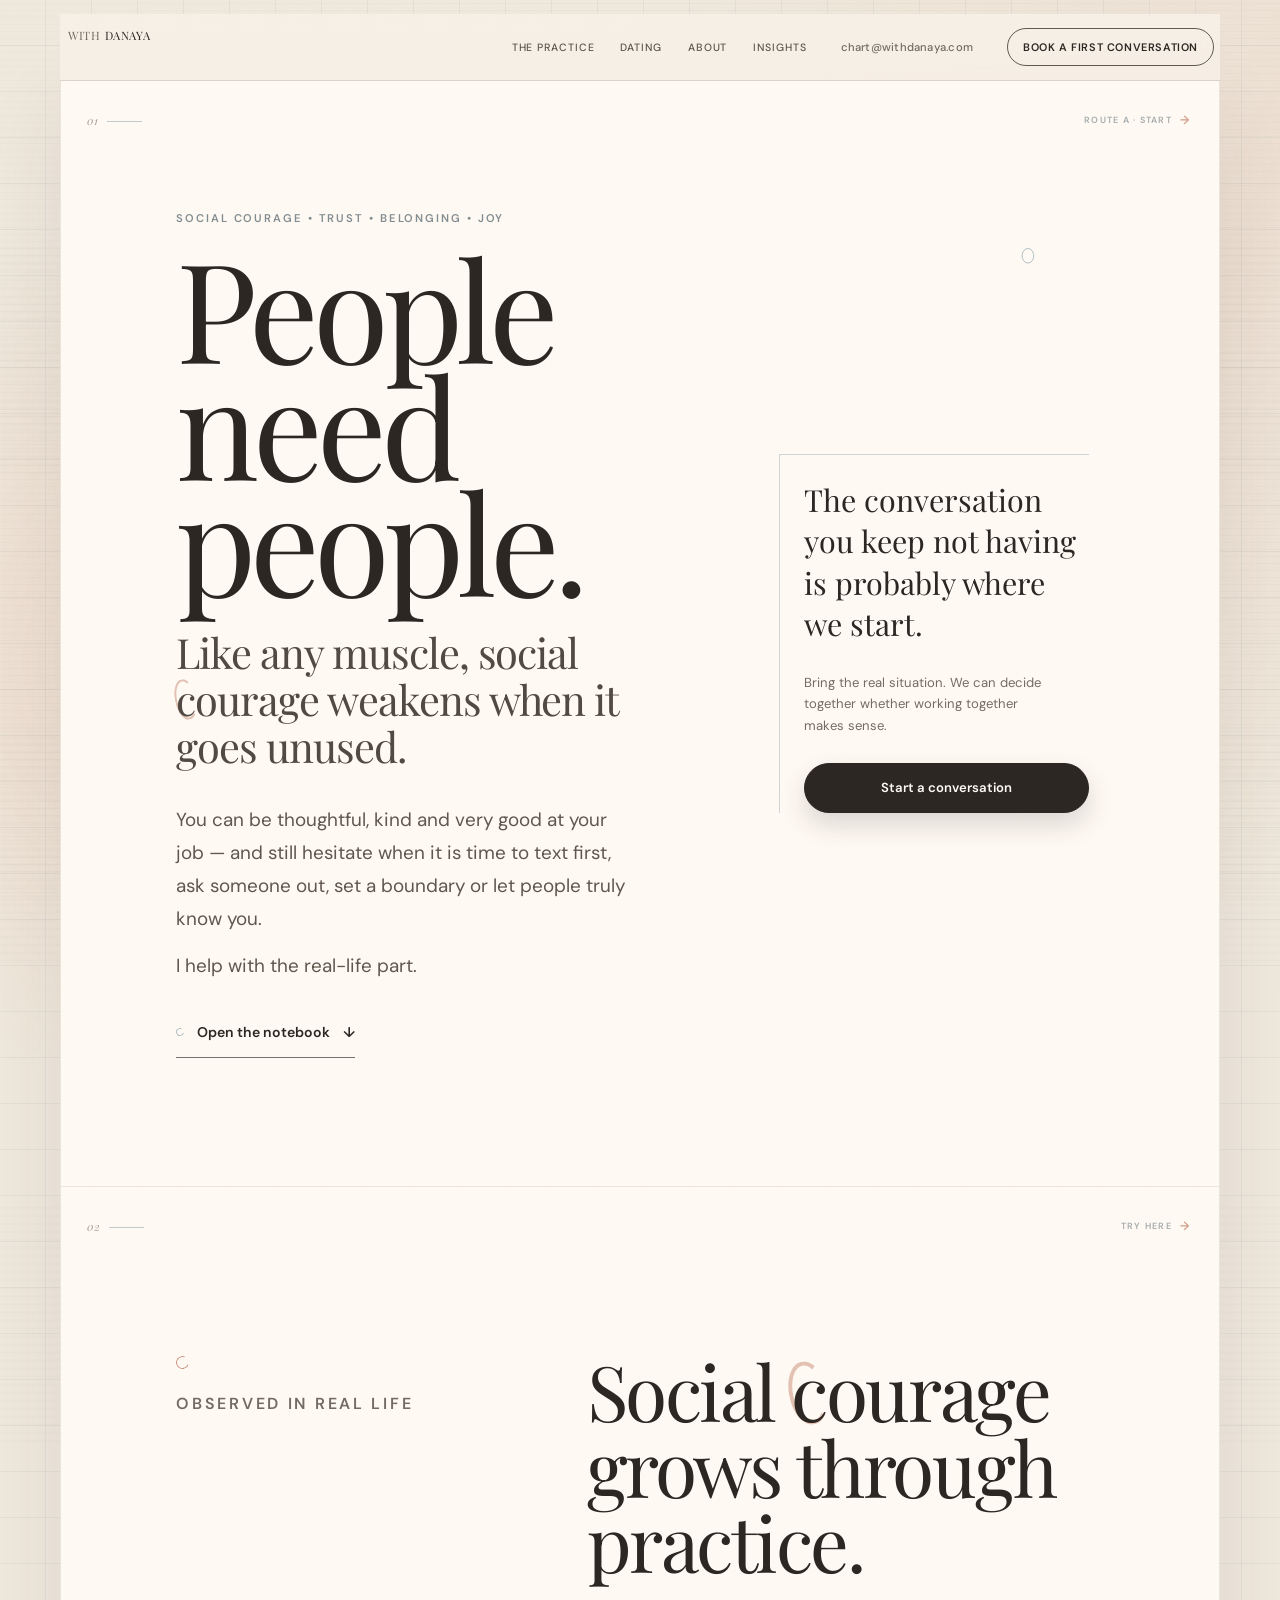
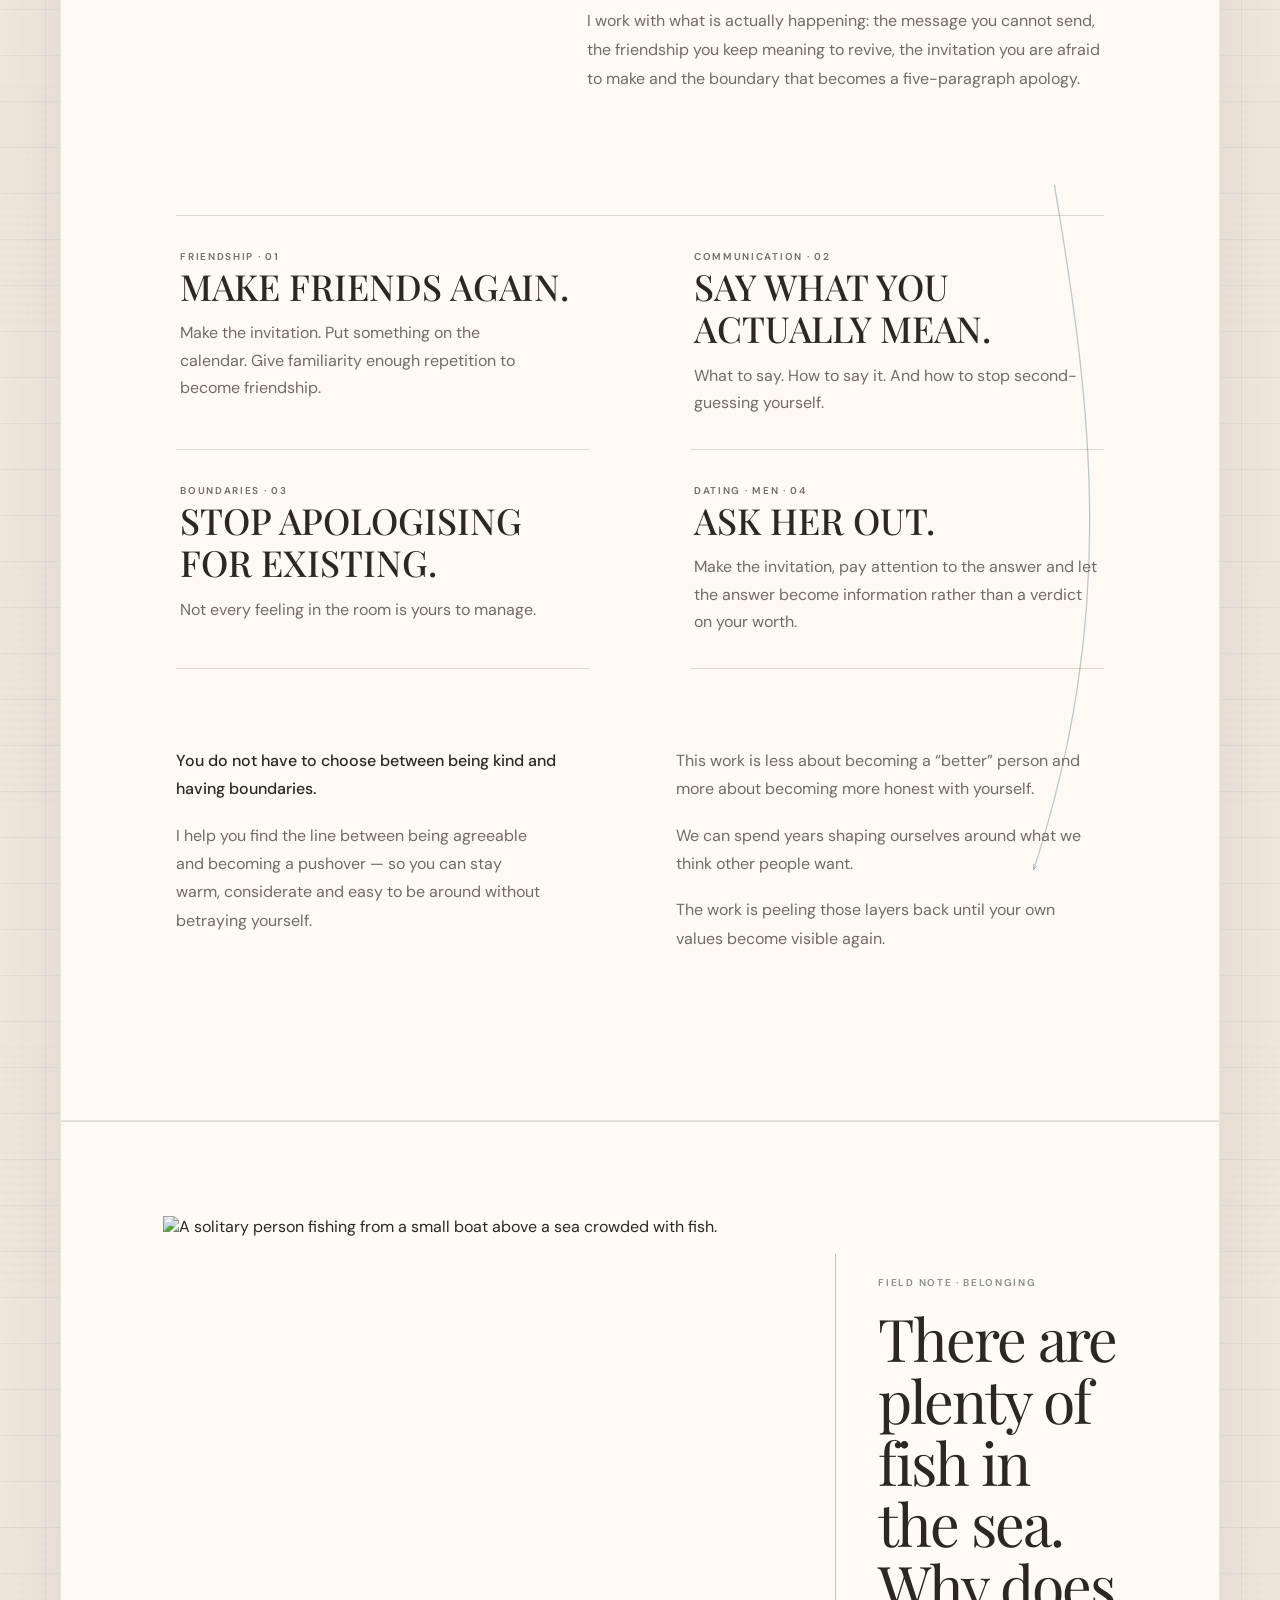
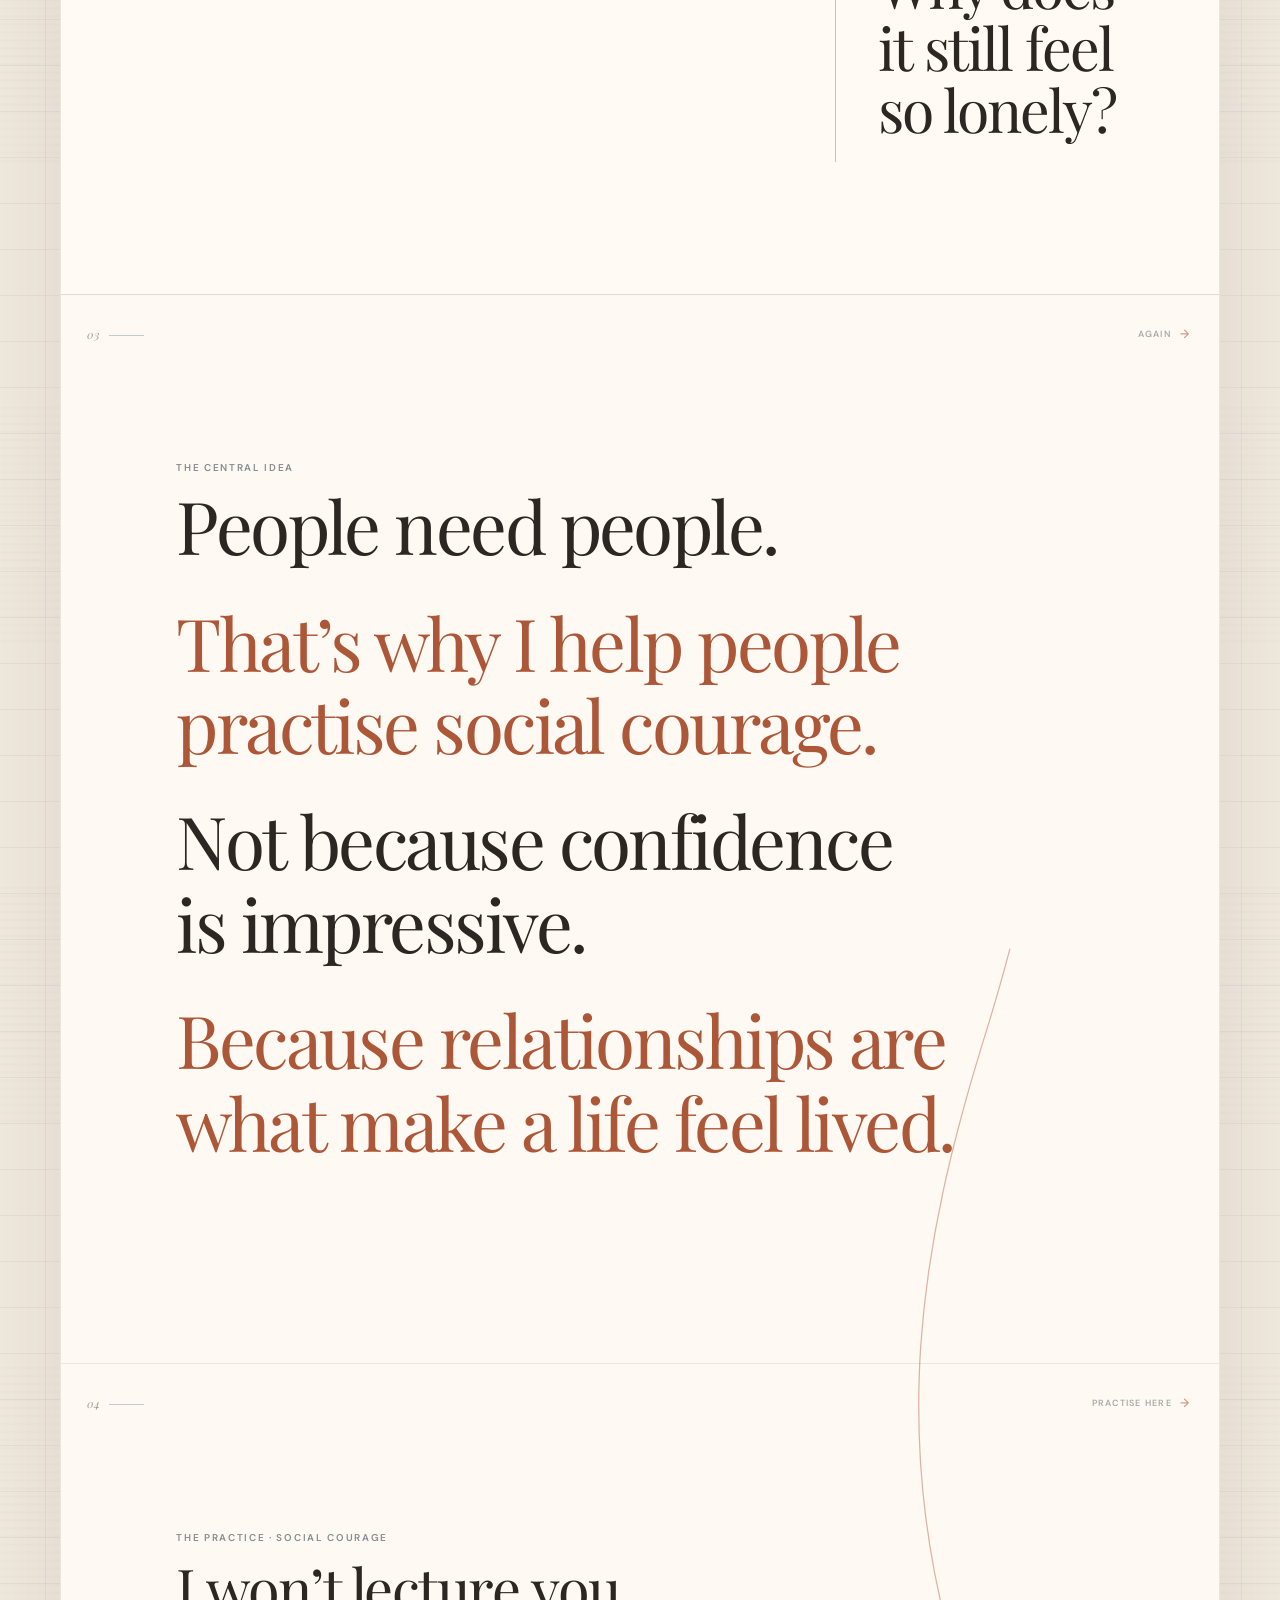
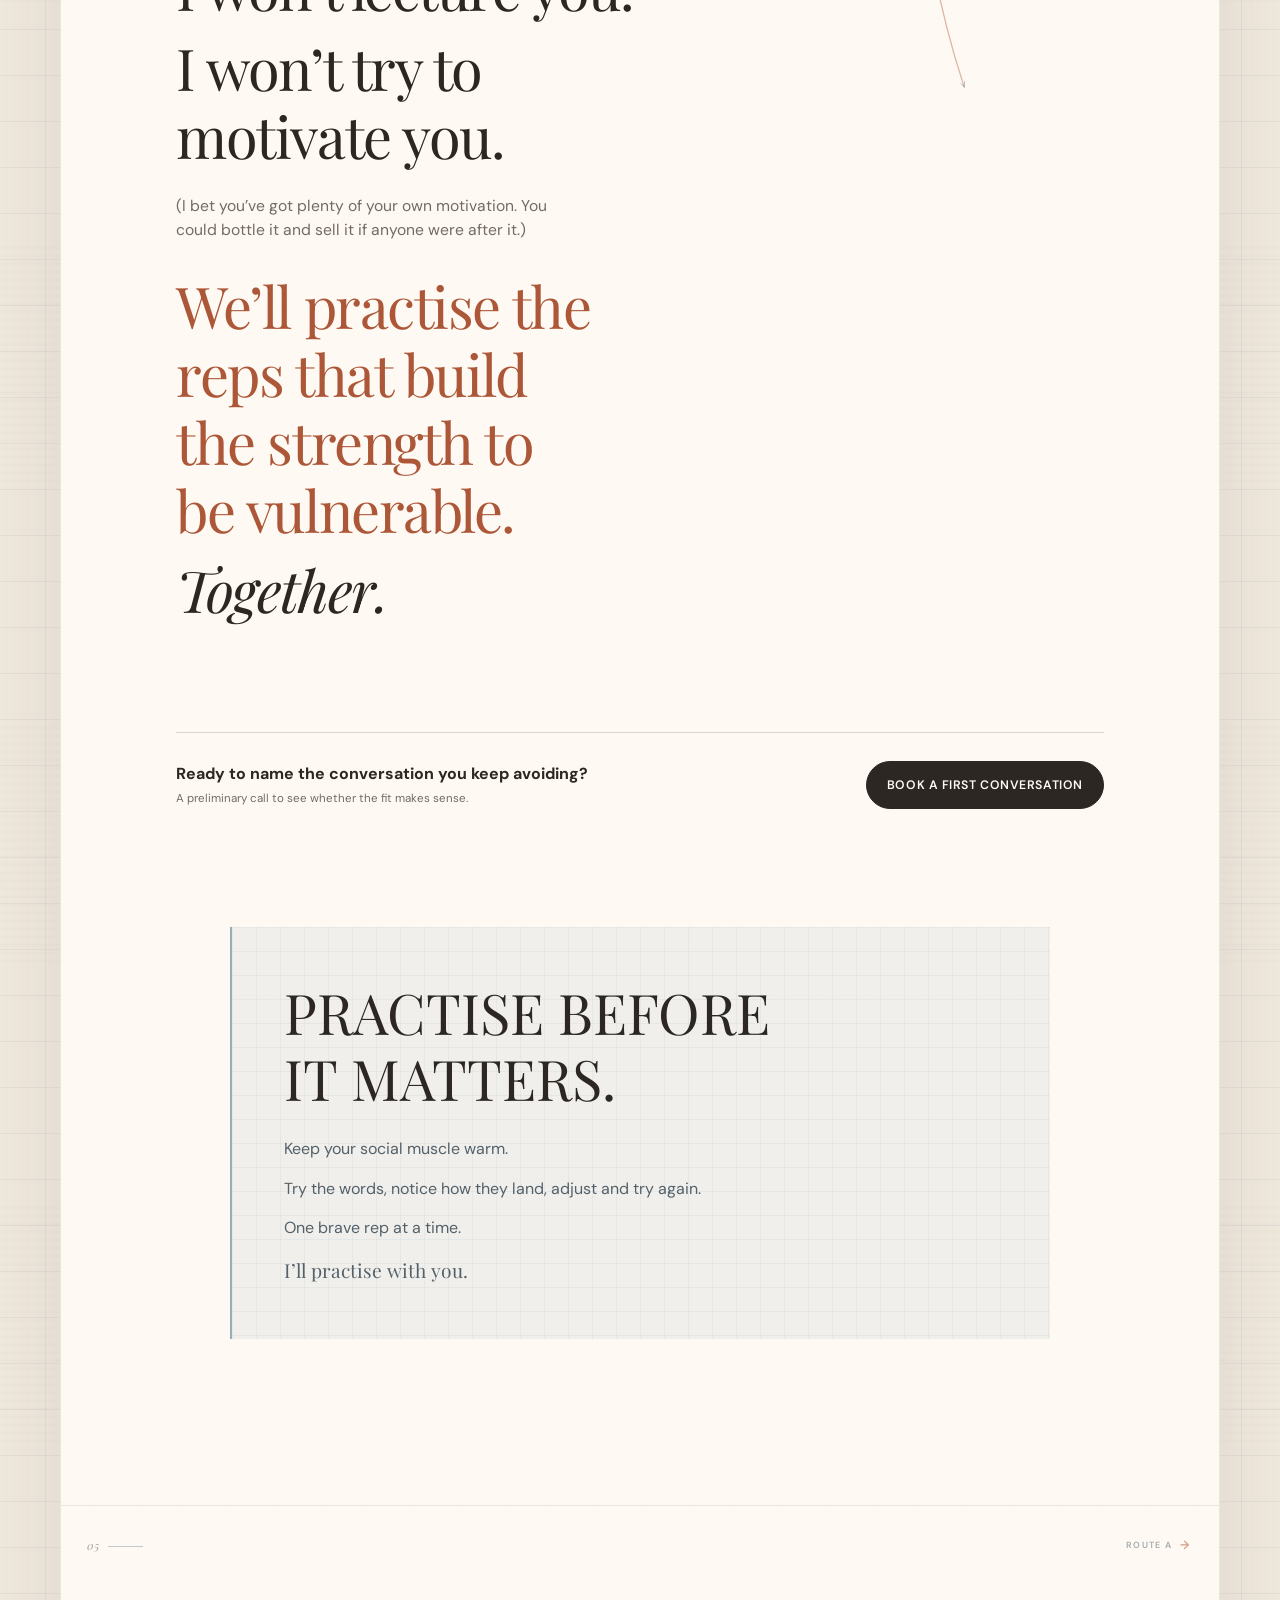
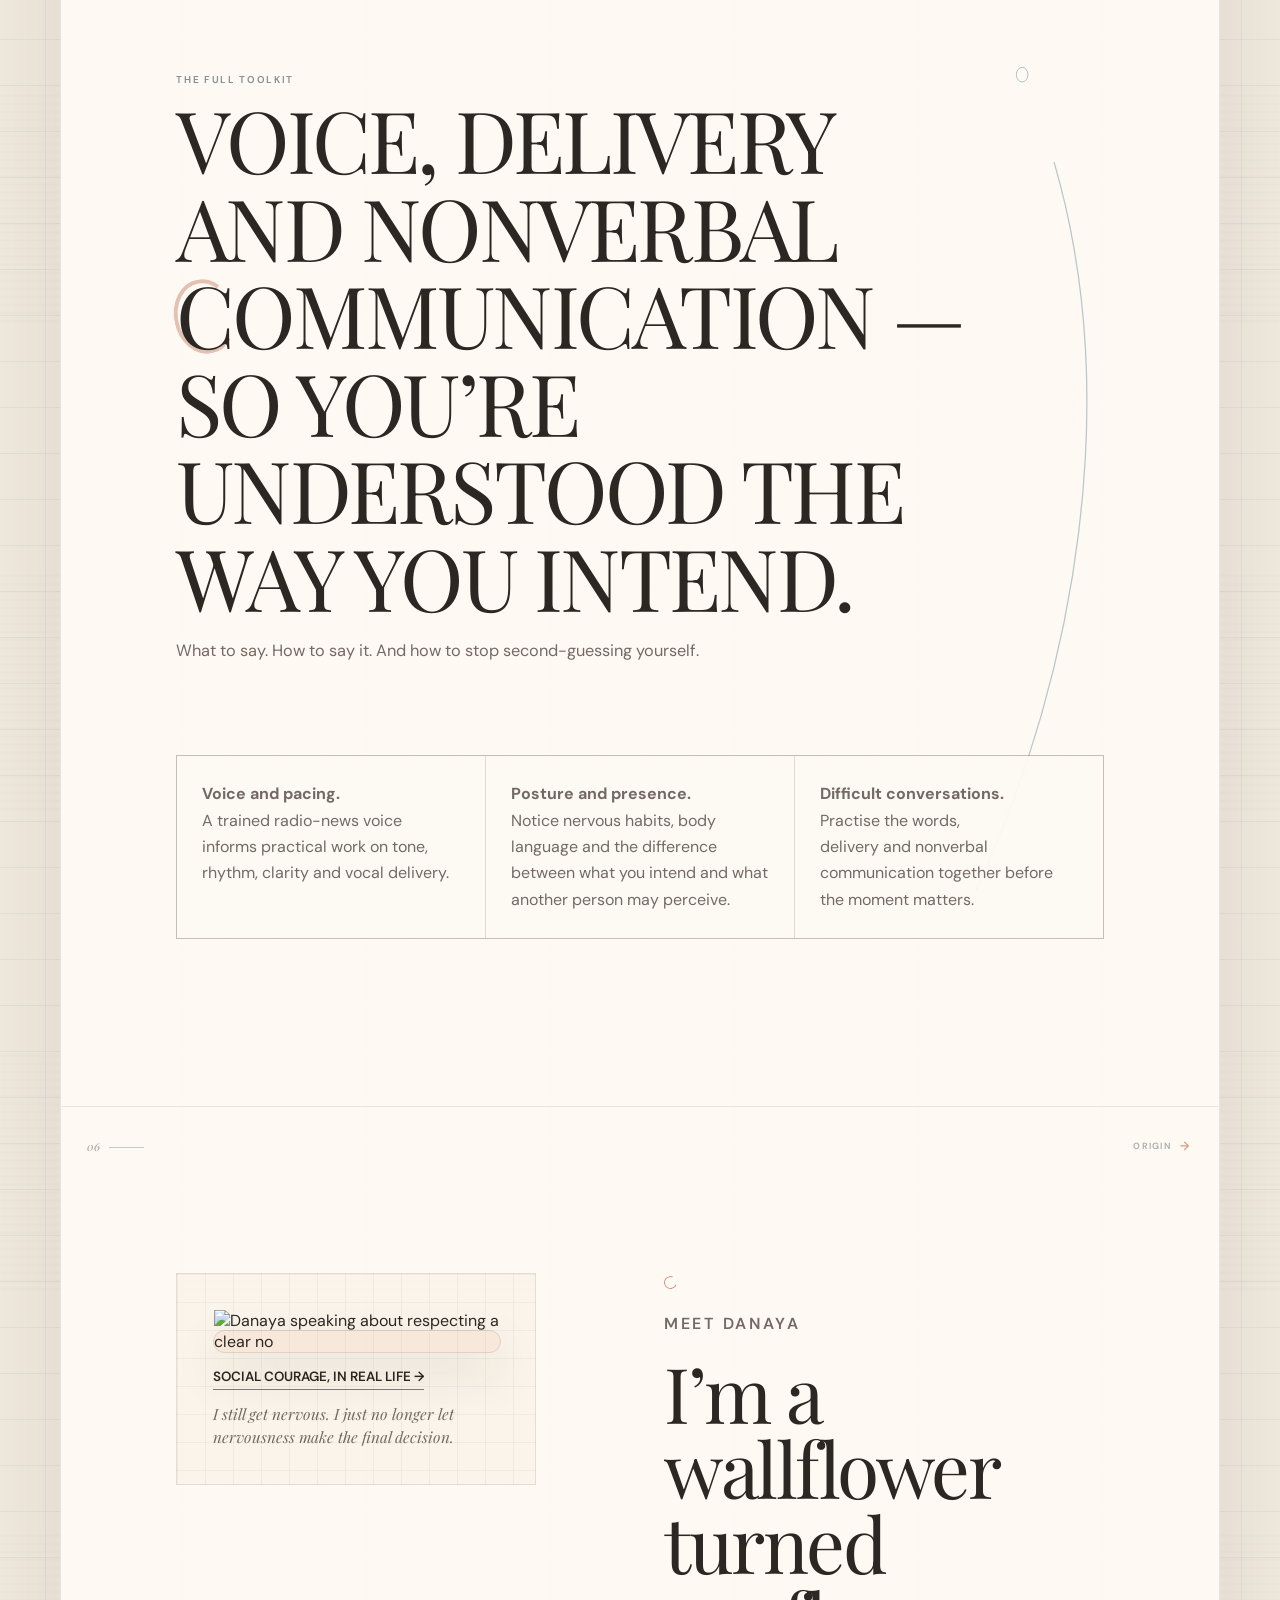
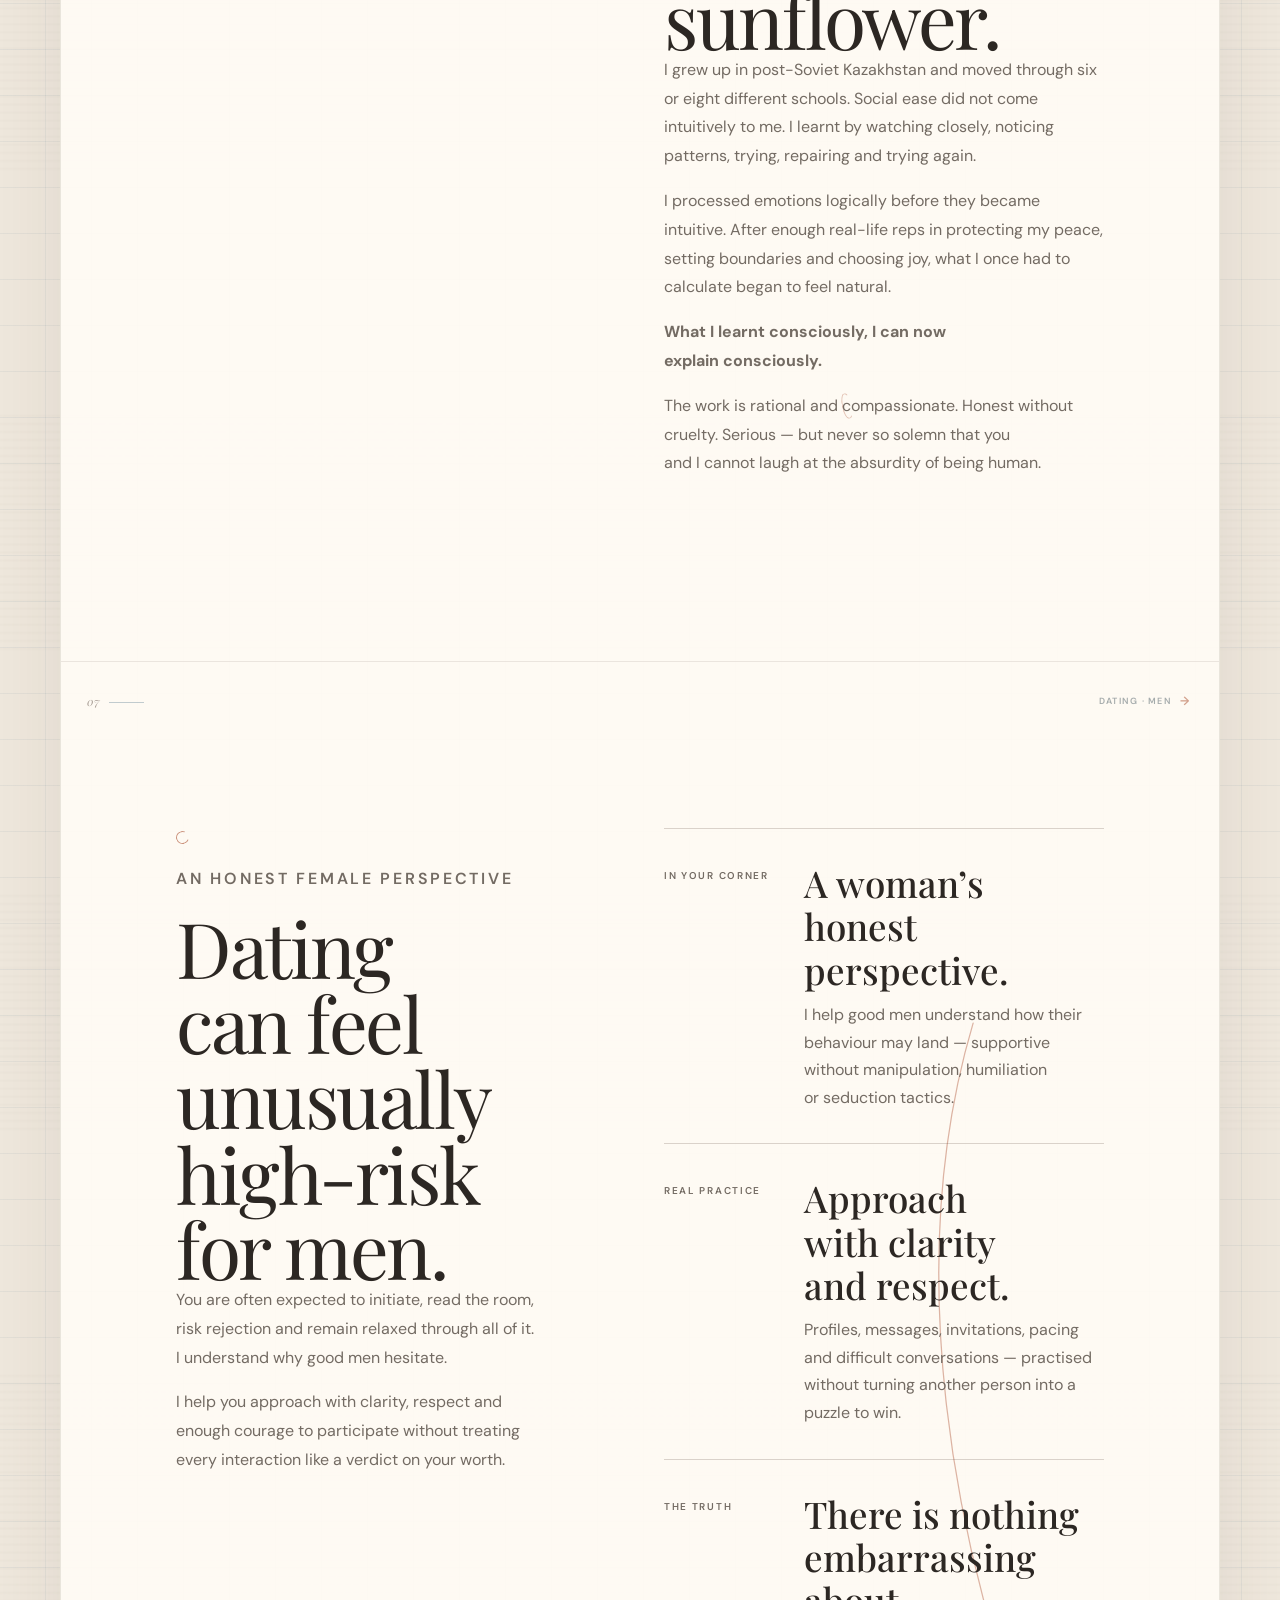
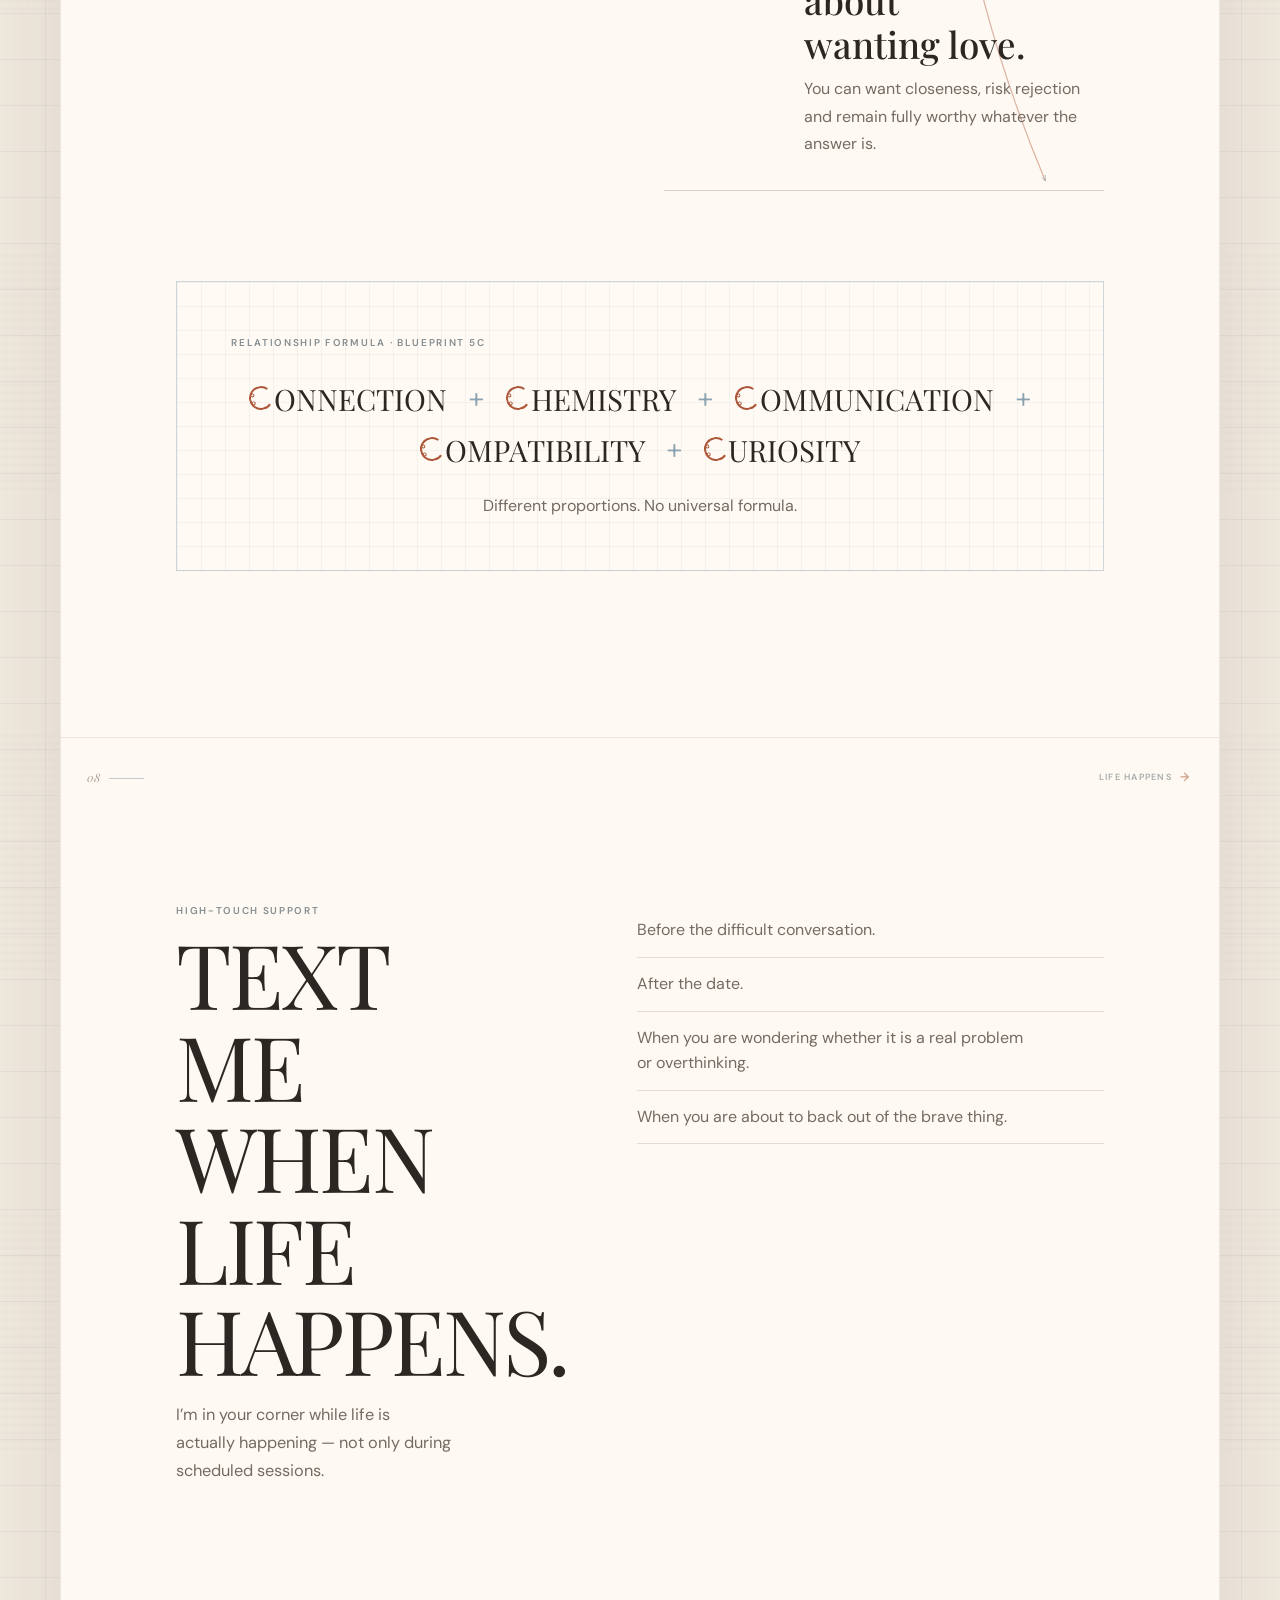
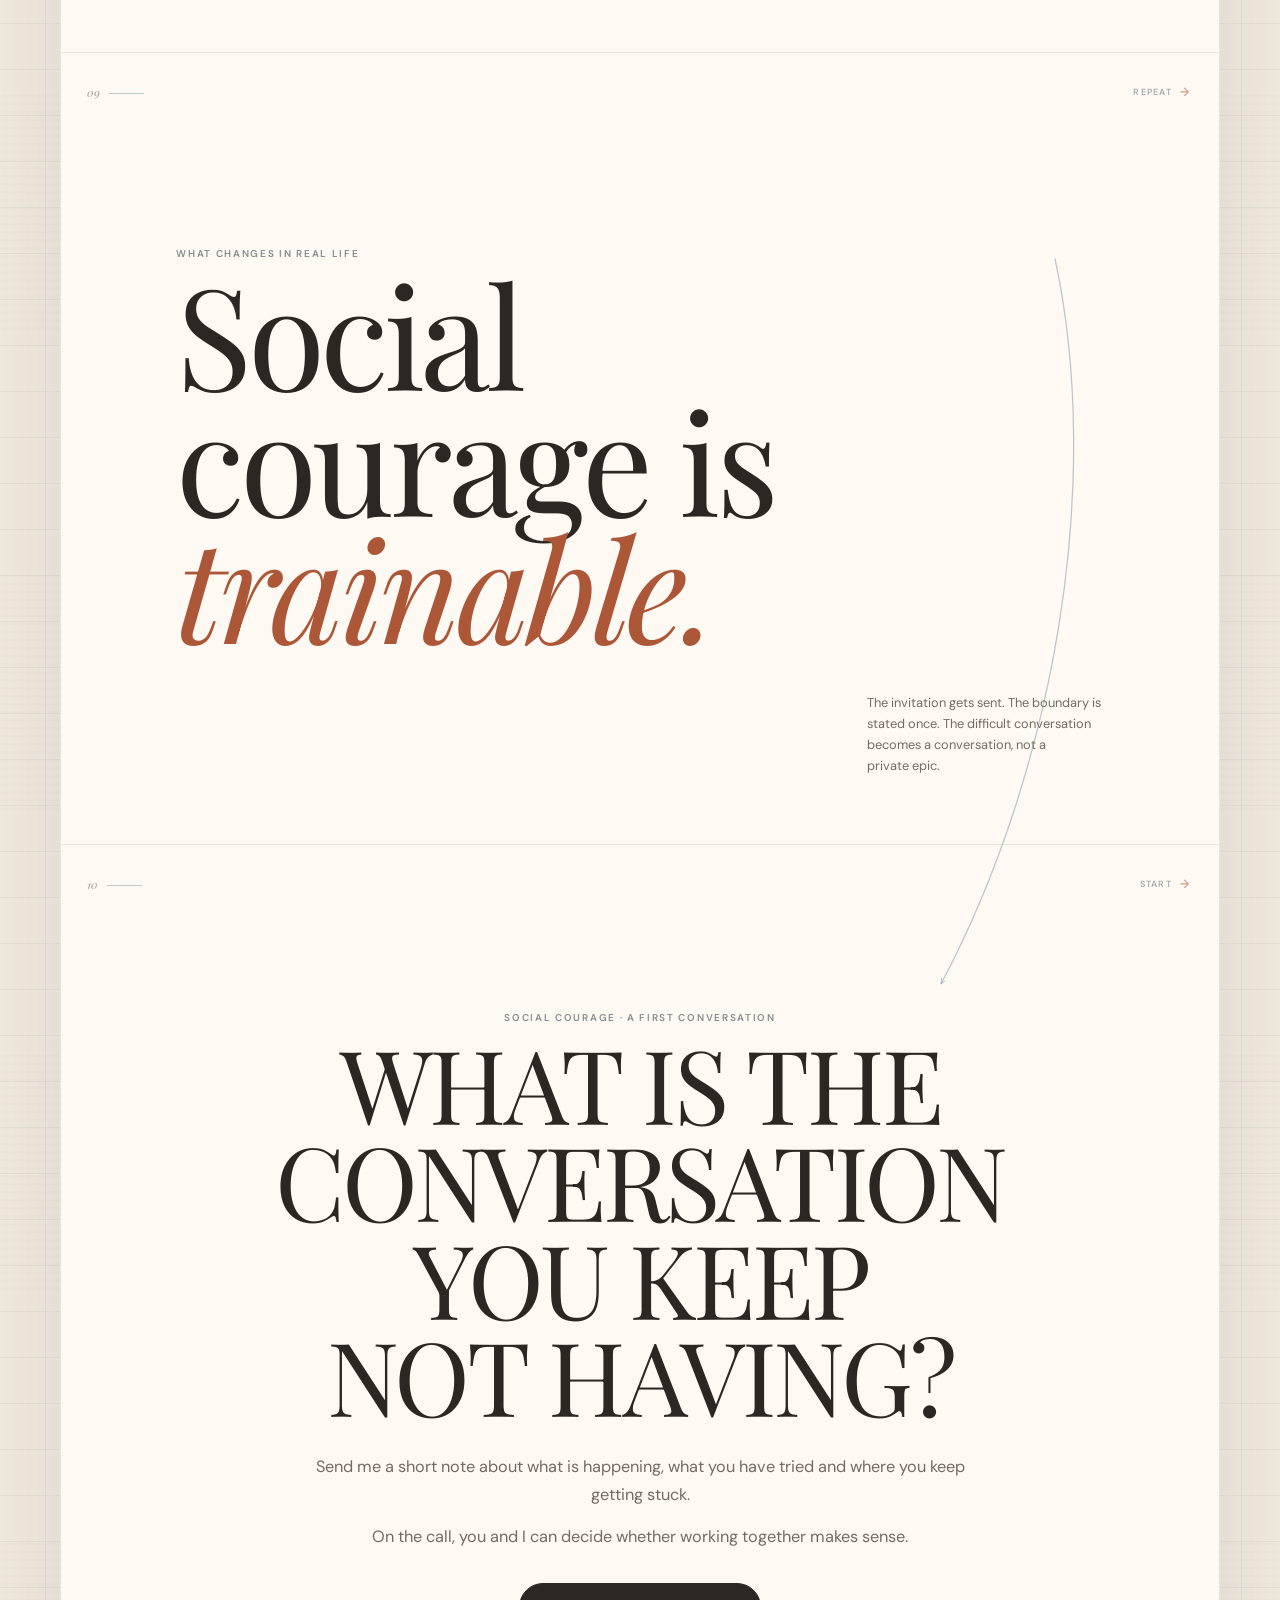
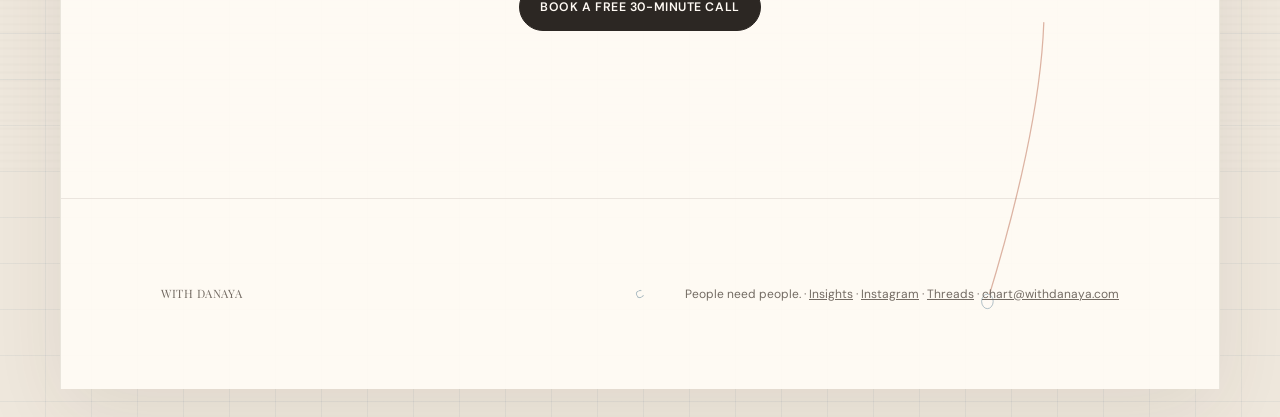
==== commit 865de0a8: "Add space below field notes heading" ====
--- a/index.html
+++ b/index.html
@@ -1228,6 +1228,10 @@
       line-height: 1.8;
     }
 
+    #field-notes .section-intro h2 + p {
+      margin-top: clamp(18px, 3vw, 28px);
+    }
+
     .field-notes {
       display: grid;
       grid-template-columns: repeat(2, minmax(0, 1fr));
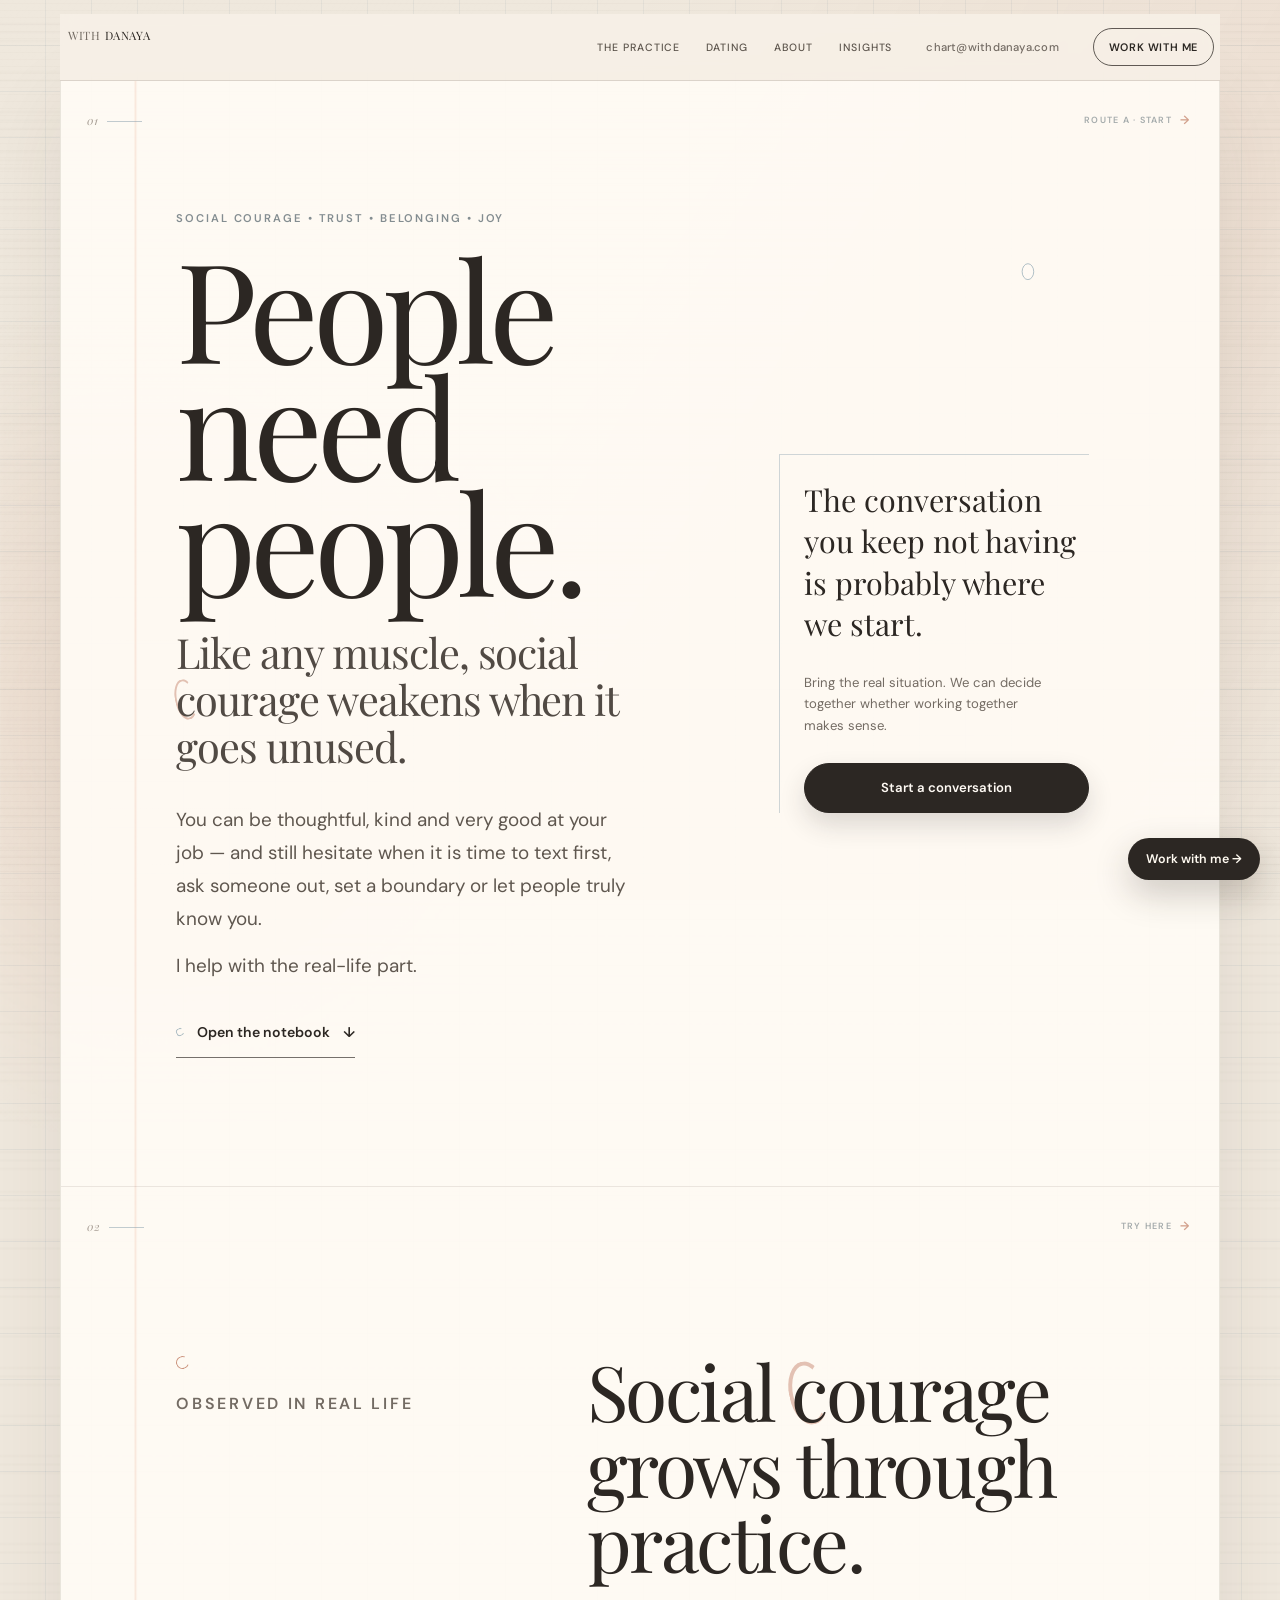
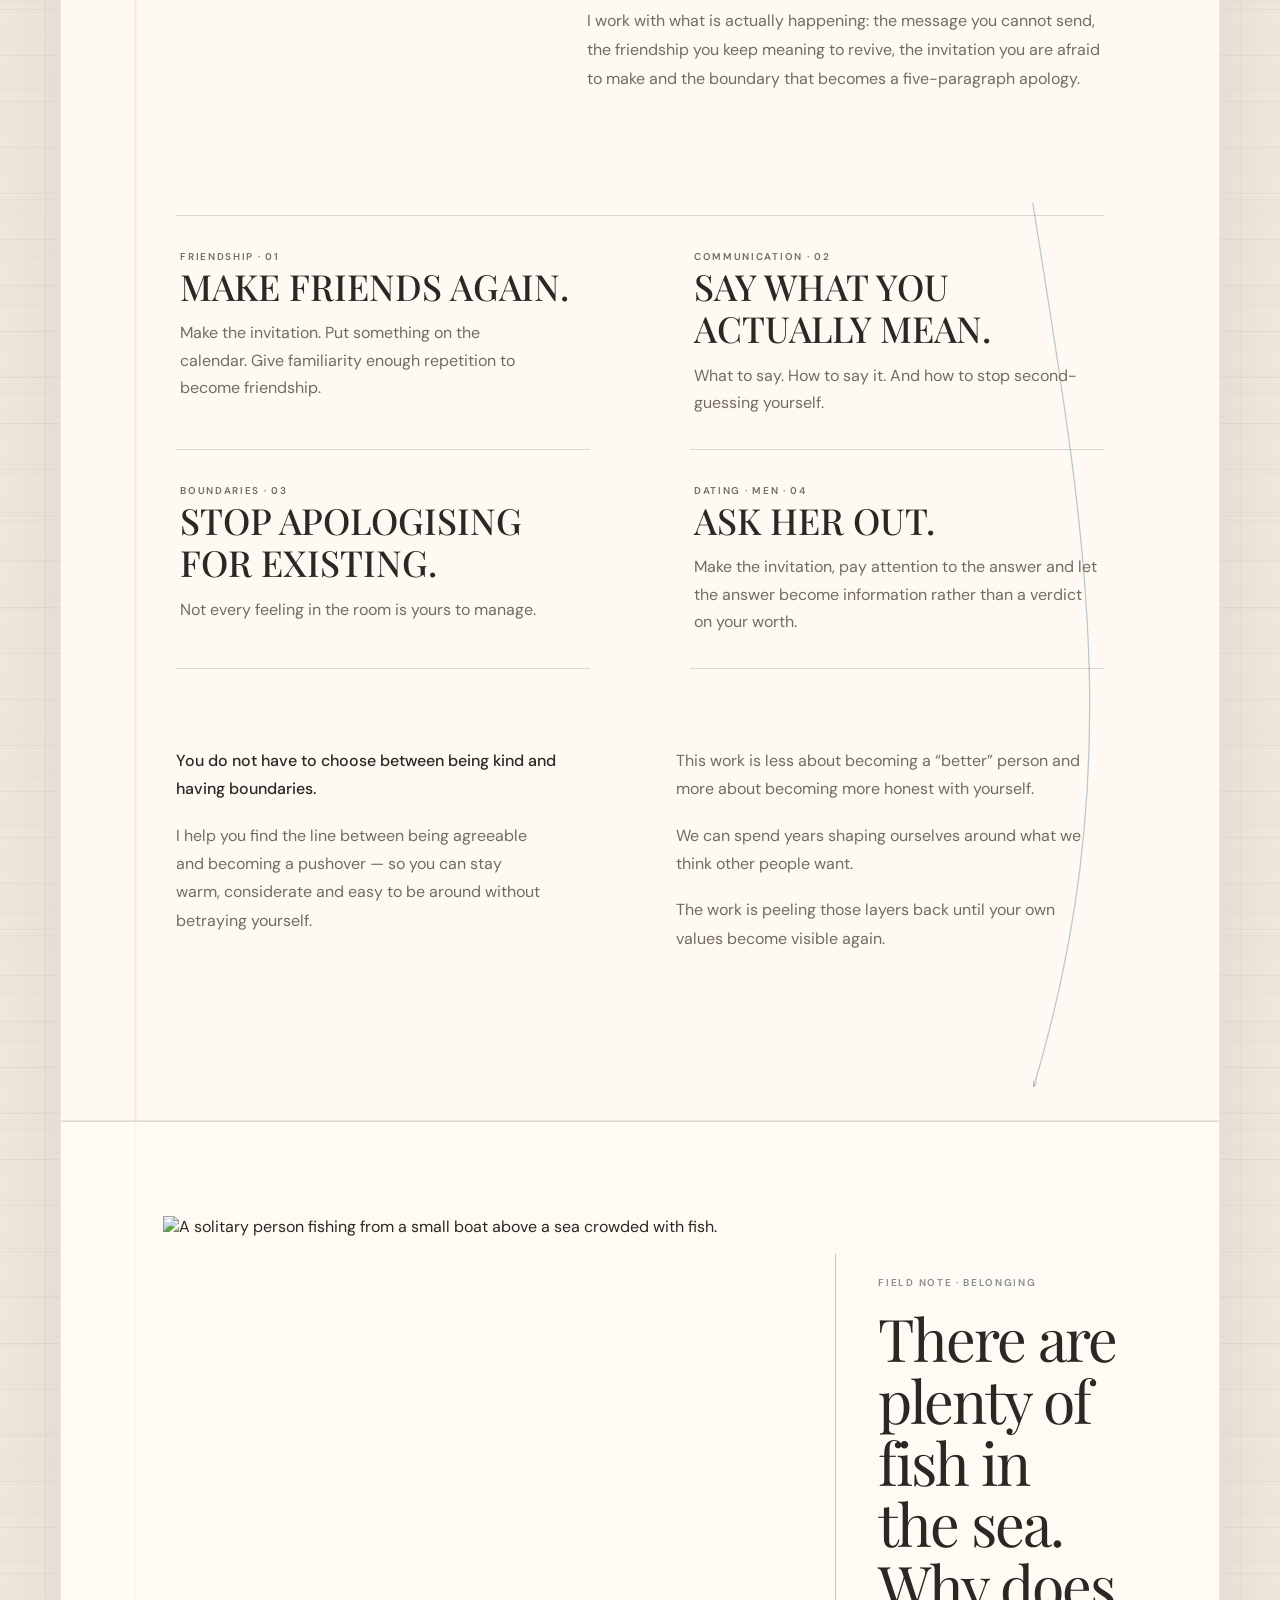
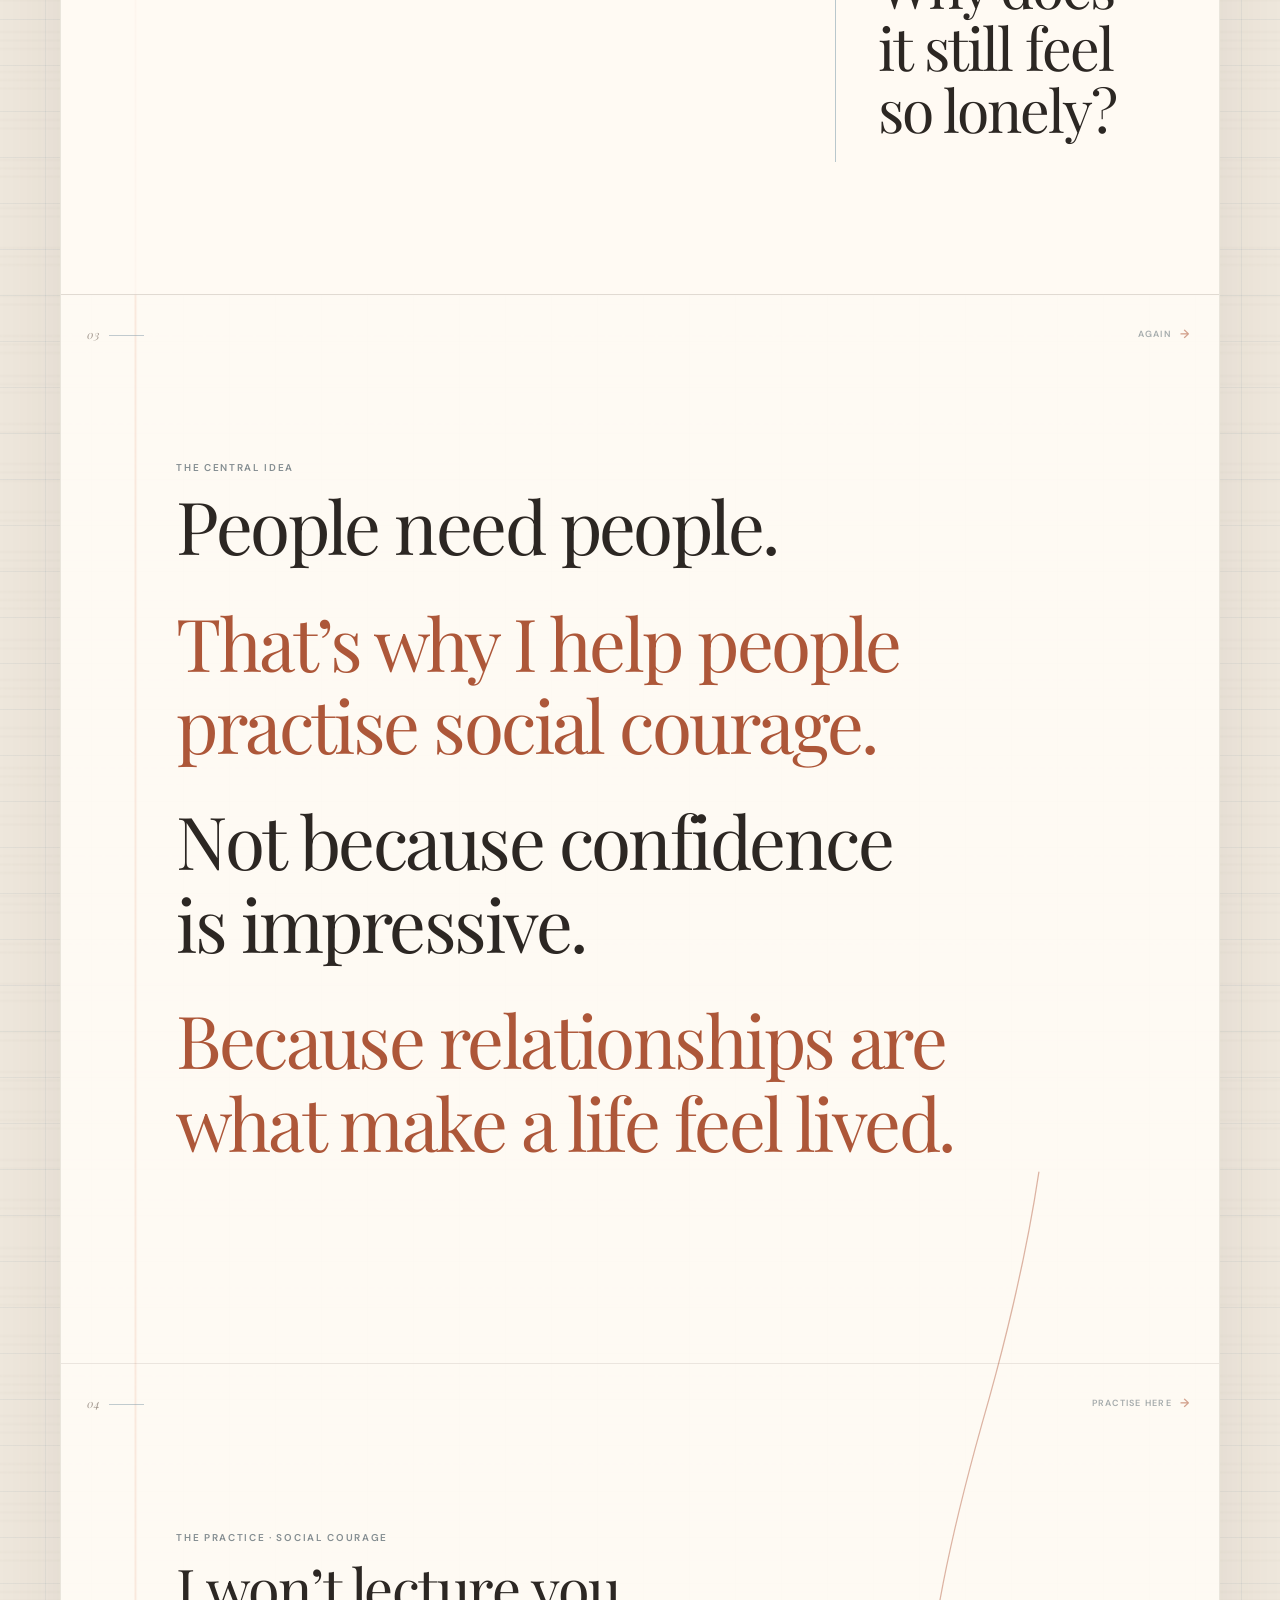
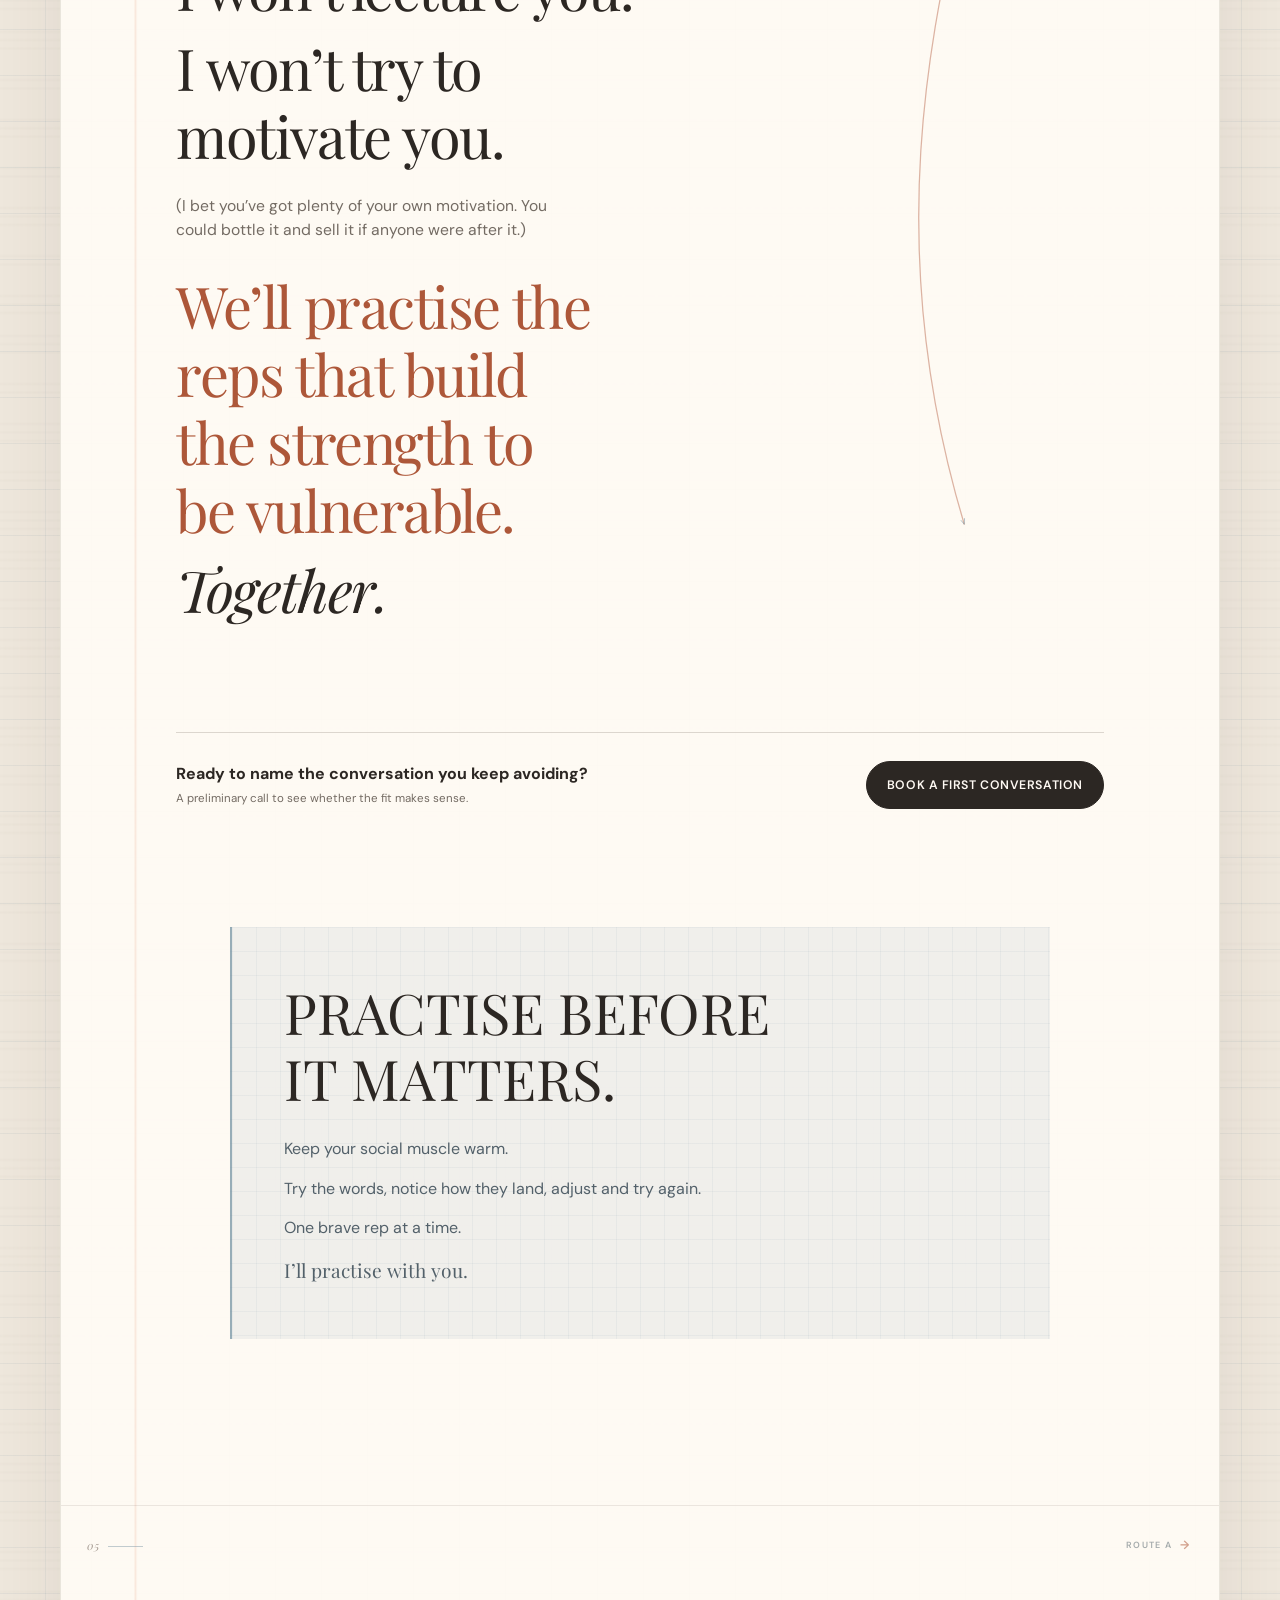
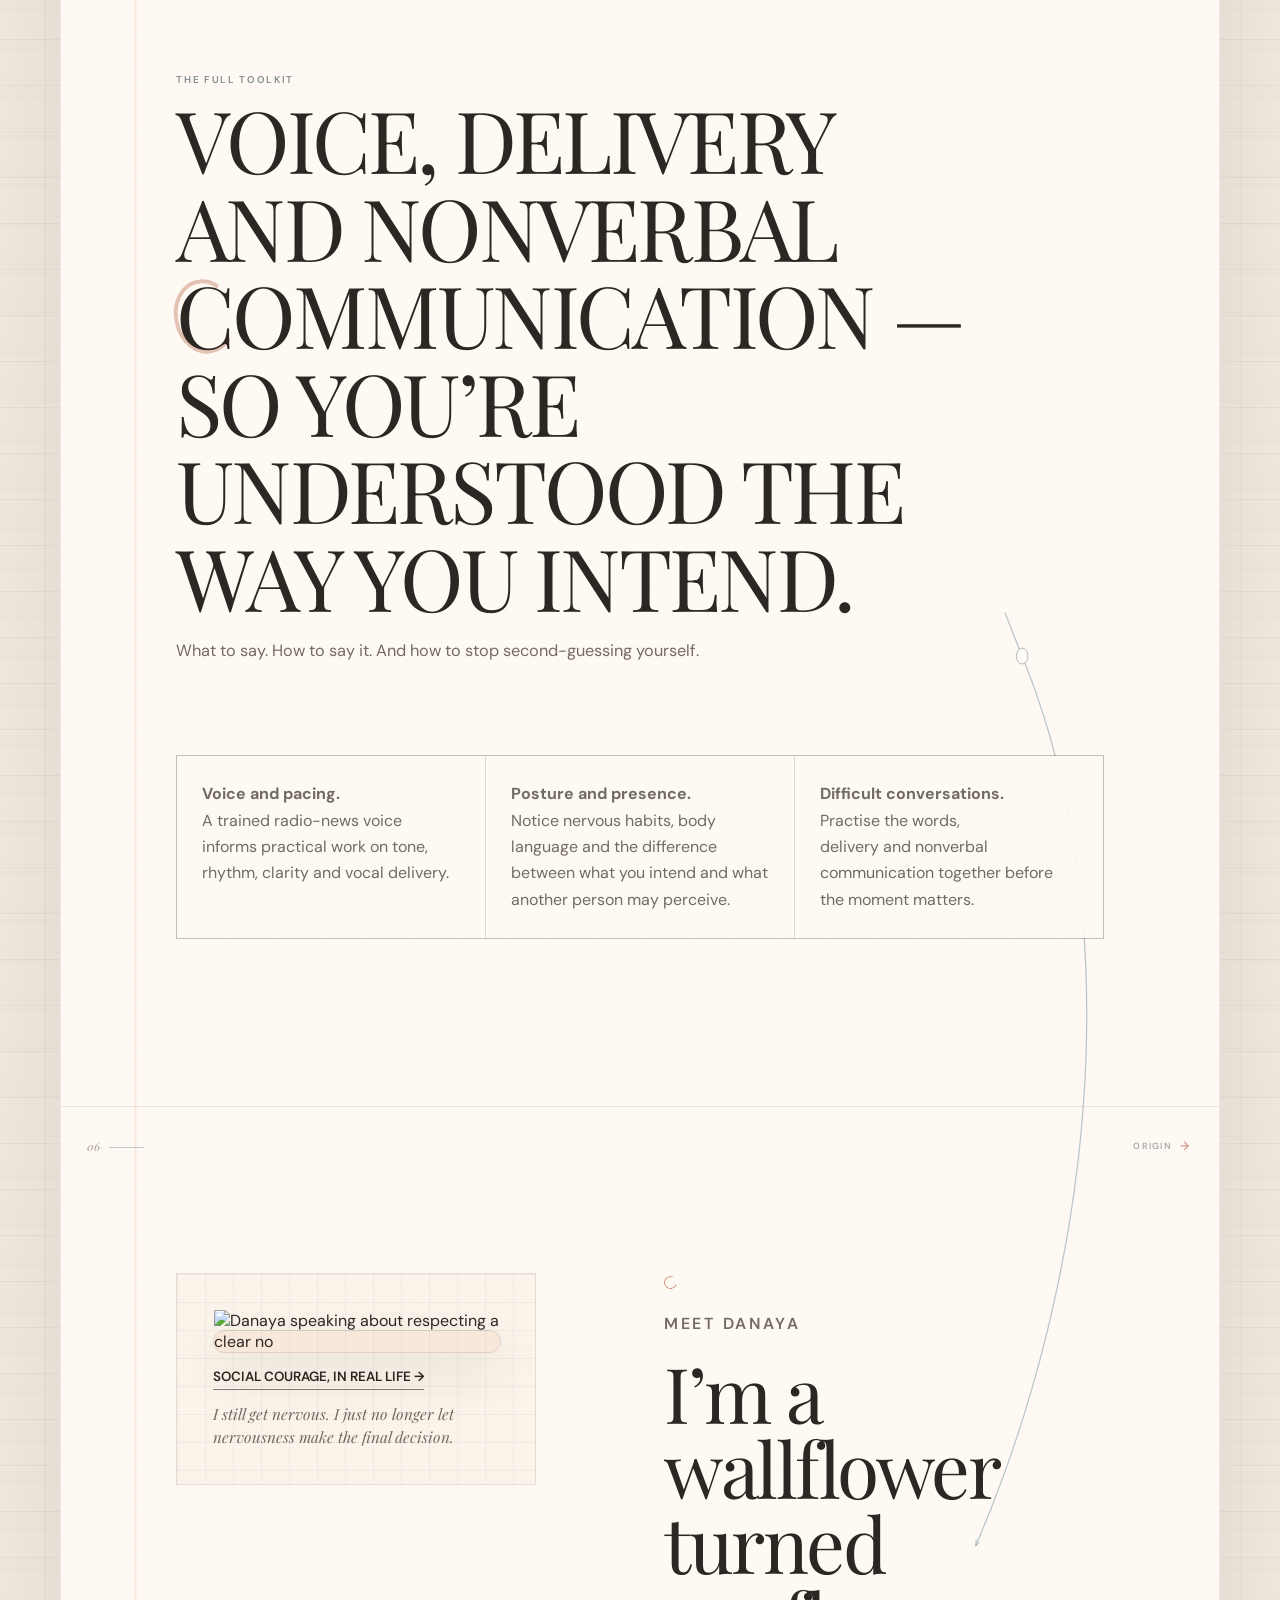
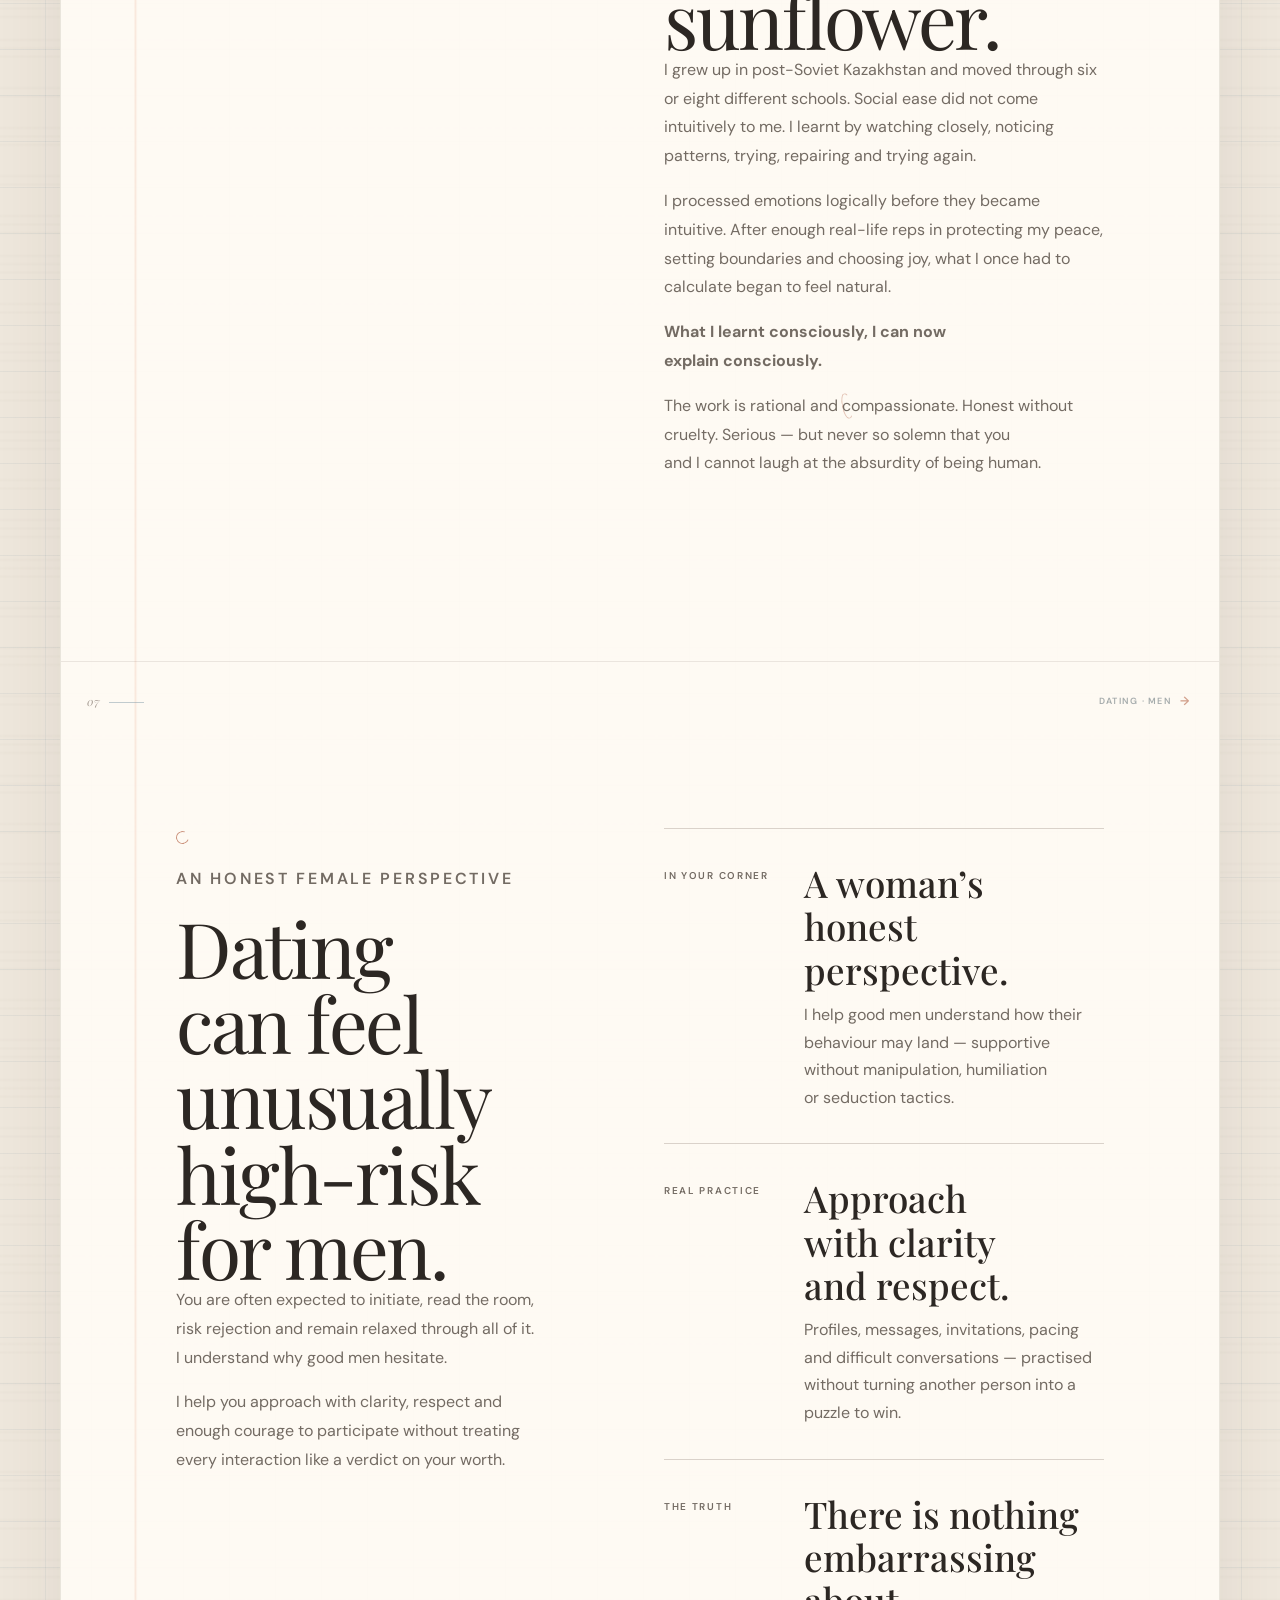
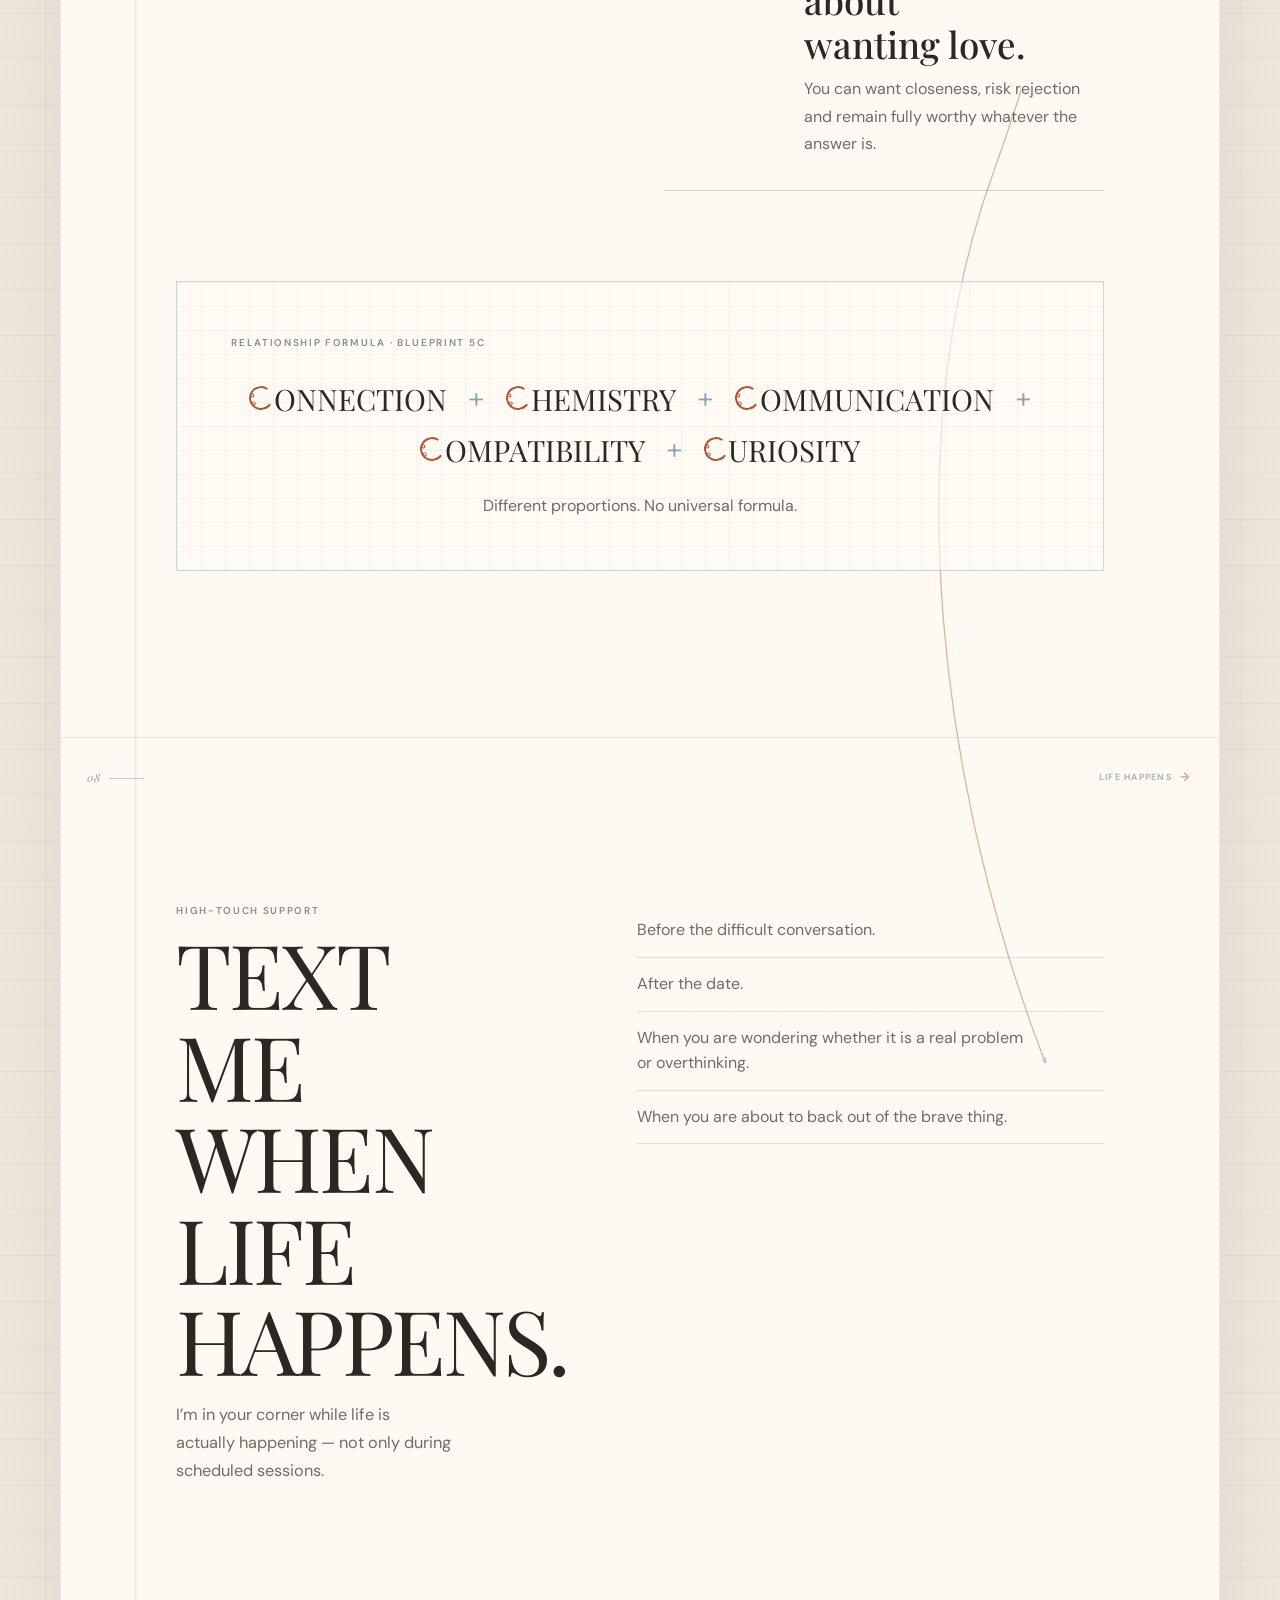
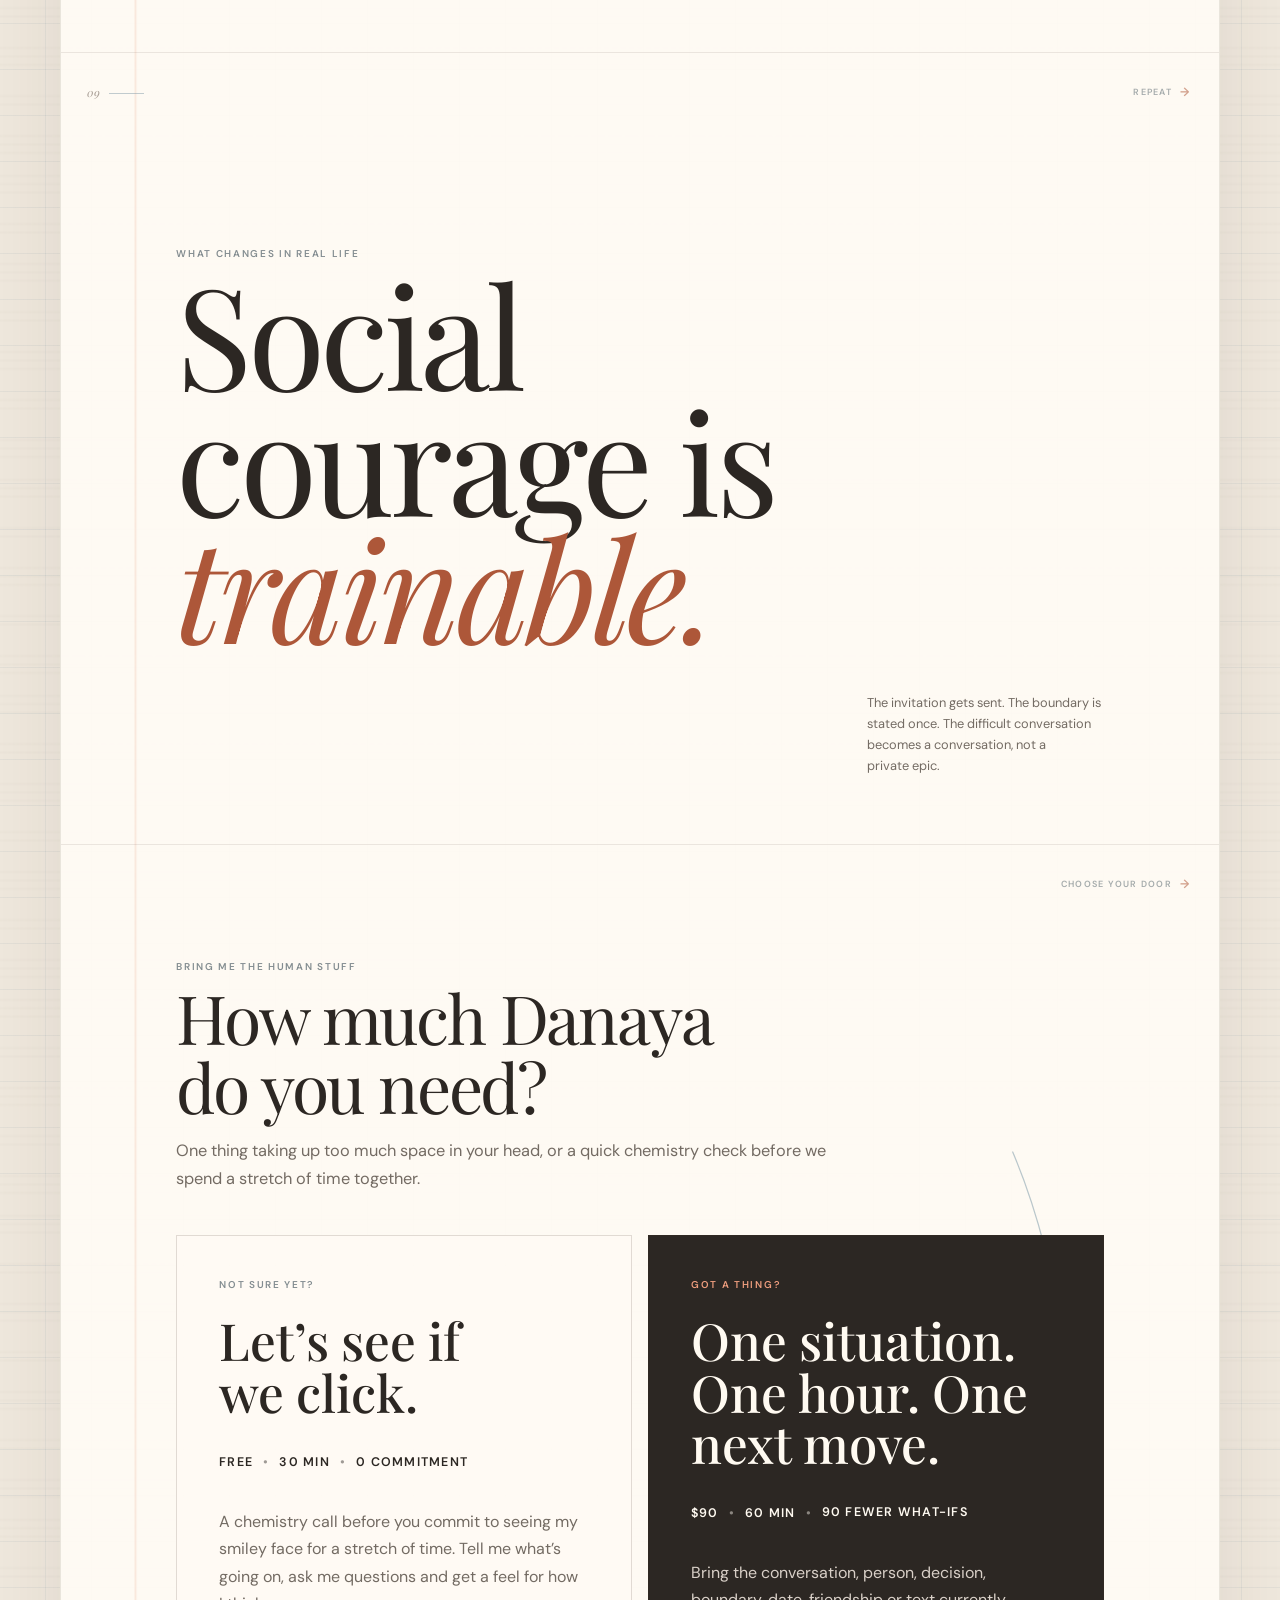
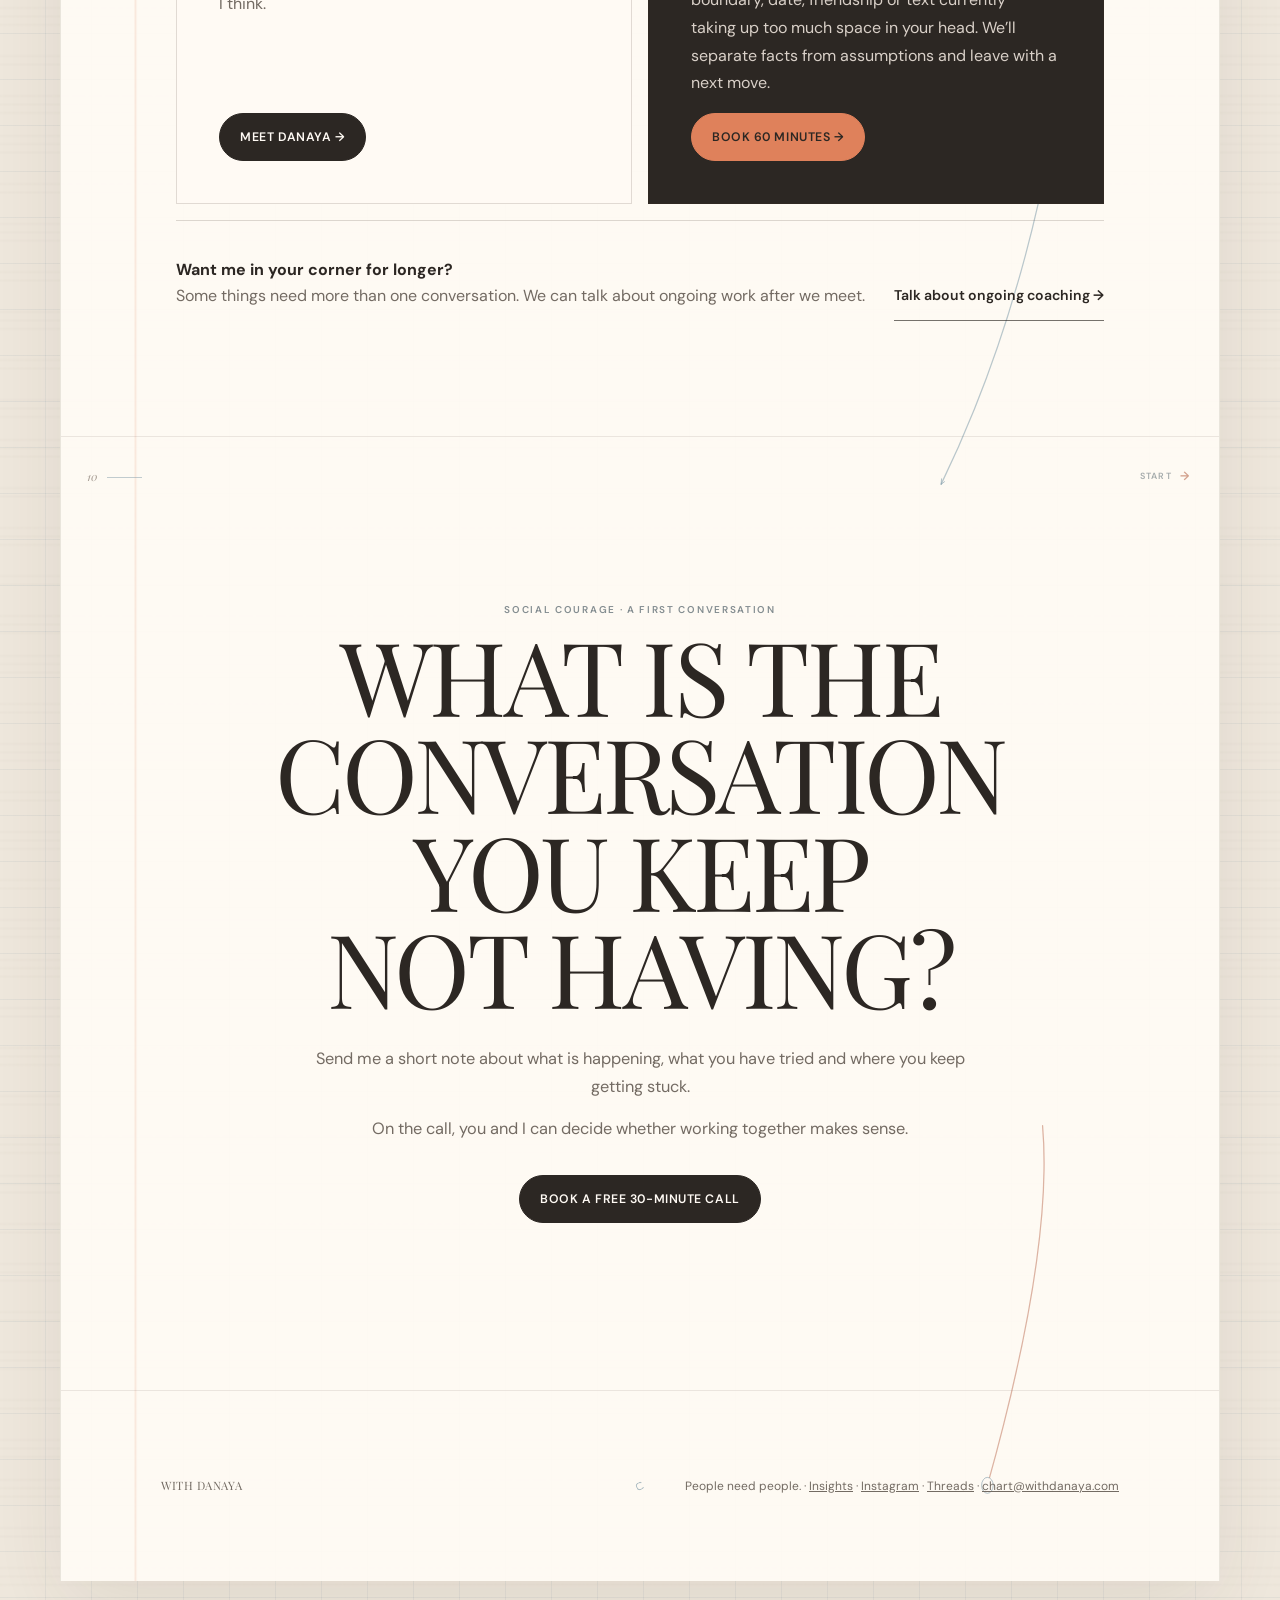
==== commit 626cfde1: "Add coaching offers and rotating 90-point CTA" ====
--- a/index.html
+++ b/index.html
@@ -2255,6 +2255,55 @@
     @media print {
       .mobile-cta { display: none !important; }
     }
+
+    /* Conversion offers */
+    .booking-offers {
+      min-height: auto;
+      padding-top: clamp(70px, 9vw, 120px);
+      padding-bottom: clamp(70px, 9vw, 120px);
+    }
+    .booking-offers-head { max-width: 780px; margin-bottom: 42px; }
+    .booking-offers-head h2 { margin-bottom: 16px; }
+    .booking-grid { display:grid; grid-template-columns:repeat(2,minmax(0,1fr)); gap:16px; }
+    .booking-card {
+      display:flex; flex-direction:column; min-height:430px; padding:clamp(26px,4vw,42px);
+      border:1px solid rgba(69,54,42,.16); background:rgba(255,250,244,.72);
+    }
+    .booking-card.paid { background:var(--ink); color:var(--cream); }
+    .booking-card .coordinate { margin-bottom:24px; }
+    .booking-card.paid .coordinate { color:#ef9e7e; }
+    .booking-card h3 { font-size:clamp(2rem,4vw,3.6rem); line-height:1; margin-bottom:18px; }
+    .booking-card > p:not(.coordinate):not(.booking-stat) { max-width:520px; color:var(--muted); line-height:1.72; }
+    .booking-card.paid > p:not(.coordinate):not(.booking-stat) { color:#d9d0c8; }
+    .booking-stat {
+      display:flex; align-items:center; flex-wrap:wrap; gap:10px; min-height:44px;
+      margin:4px 0 24px; font-size:.78rem; font-weight:600; letter-spacing:.1em; text-transform:uppercase;
+    }
+    .booking-stat .dot { opacity:.45; }
+    .flip-window { display:inline-grid; overflow:hidden; min-width:230px; height:1.45em; }
+    .flip-copy { grid-area:1/1; opacity:0; transform:translateY(70%); transition:opacity .28s ease,transform .38s cubic-bezier(.2,.8,.2,1); }
+    .flip-copy.active { opacity:1; transform:translateY(0); }
+    .booking-card .section-cta { width:fit-content; margin-top:auto; }
+    .booking-card.paid .section-cta { background:var(--papaya); color:var(--ink); border-color:var(--papaya); }
+    .ongoing-note {
+      display:flex; justify-content:space-between; gap:28px; align-items:center;
+      margin-top:16px; padding:24px 0 0; border-top:1px solid rgba(69,54,42,.18);
+    }
+    .ongoing-note p { margin:0; color:var(--muted); line-height:1.6; }
+    .ongoing-note strong { color:var(--ink); }
+    .floating-book {
+      position:fixed; right:20px; bottom:20px; z-index:30; padding:13px 18px; border-radius:999px;
+      background:var(--ink); color:var(--cream); text-decoration:none; font-size:.78rem; font-weight:600;
+      box-shadow:0 14px 35px rgba(43,35,29,.22); transition:transform 180ms ease;
+    }
+    .floating-book:hover { transform:translateY(-2px); }
+    @media (max-width:760px) {
+      .booking-grid { grid-template-columns:1fr; }
+      .booking-card { min-height:390px; }
+      .ongoing-note { align-items:flex-start; flex-direction:column; }
+      .flip-window { min-width:200px; }
+      .floating-book { right:14px; bottom:14px; padding:11px 15px; }
+    }
   </style>
 </head>
 <body>
@@ -2273,7 +2322,7 @@
       <span class="header-email-full">chart@withdanaya.com</span>
       <span class="header-email-short" aria-hidden="true">Email</span>
     </a>
-    <a class="nav-cta" href="#contact" data-contact-link>Book a first conversation</a>
+    <a class="nav-cta" href="#book">Work with me</a>
   </nav>
 
   <main id="top" class="field-book">
@@ -2531,6 +2580,46 @@
       </div>
     </section>
 
+
+    <section id="book" class="folio booking-offers reveal" aria-labelledby="booking-title">
+      <span class="folio-route-mark" aria-hidden="true">Choose your door</span>
+      <div class="booking-offers-head">
+        <p class="coordinate">Bring me the human stuff</p>
+        <h2 id="booking-title">How much Danaya do you need?</h2>
+        <p class="section-copy">One thing taking up too much space in your head, or a quick chemistry check before we spend a stretch of time together.</p>
+      </div>
+
+      <div class="booking-grid">
+        <article class="booking-card">
+          <p class="coordinate">Not sure yet?</p>
+          <h3>Let’s see if we click.</h3>
+          <p class="booking-stat"><span>FREE</span><span class="dot">•</span><span>30 MIN</span><span class="dot">•</span><span>0 COMMITMENT</span></p>
+          <p>A chemistry call before you commit to seeing my smiley face for a stretch of time. Tell me what’s going on, ask me questions and get a feel for how I think.</p>
+          <a class="section-cta" href="https://app.lifecoachhub.com/book/danaya-yerzhanova">Meet Danaya →</a>
+        </article>
+
+        <article class="booking-card paid">
+          <p class="coordinate">Got a thing?</p>
+          <h3>One situation. One hour. One next move.</h3>
+          <p class="booking-stat">
+            <span>$90</span><span class="dot">•</span><span>60 MIN</span><span class="dot">•</span>
+            <span class="flip-window" aria-live="polite">
+              <span class="flip-copy active">90% LESS OVERTHINKING</span>
+              <span class="flip-copy">90 FEWER WHAT-IFS</span>
+              <span class="flip-copy">90 SOCIAL COURAGE POINTS</span>
+            </span>
+          </p>
+          <p>Bring the conversation, person, decision, boundary, date, friendship or text currently taking up too much space in your head. We’ll separate facts from assumptions and leave with a next move.</p>
+          <a class="section-cta" href="mailto:chart@withdanaya.com?subject=Book%20a%2060-minute%20session">Book 60 minutes →</a>
+        </article>
+      </div>
+
+      <div class="ongoing-note">
+        <p><strong>Want me in your corner for longer?</strong><br />Some things need more than one conversation. We can talk about ongoing work after we meet.</p>
+        <a class="journal-link" href="#contact">Talk about ongoing coaching →</a>
+      </div>
+    </section>
+
     <section id="contact" class="folio final-note reveal" aria-labelledby="contact-title">
       <span class="folio-number">10</span>
       <a class="folio-route-mark contact-route-link" href="#contact" data-contact-link>Start</a>
@@ -2551,6 +2640,7 @@
       <p>People need people. · <a href="/insights/">Insights</a> · <a href="https://www.instagram.com/danaya_papaya/" rel="me">Instagram</a> · <a href="https://www.threads.com/@danaya_papaya" rel="me">Threads</a> · <a href="#contact" data-contact-link>chart@withdanaya.com</a></p>
     </footer>
   </main>
+  <a class="floating-book" href="#book" aria-label="See coaching options">Work with me →</a>
 
   <script>
     const revealElements = document.querySelectorAll('.reveal');
@@ -2568,6 +2658,17 @@
         window.setTimeout(() => contactTitle?.focus({ preventScroll: true }), reduceMotion ? 0 : 650);
       });
     });
+
+
+    const flipCopies = [...document.querySelectorAll('.flip-copy')];
+    if (flipCopies.length > 1 && !reduceMotion) {
+      let flipIndex = 0;
+      window.setInterval(() => {
+        flipCopies[flipIndex].classList.remove('active');
+        flipIndex = (flipIndex + 1) % flipCopies.length;
+        flipCopies[flipIndex].classList.add('active');
+      }, 2400);
+    }
 
     if ('IntersectionObserver' in window && !reduceMotion) {
       const observer = new IntersectionObserver((entries) => {
